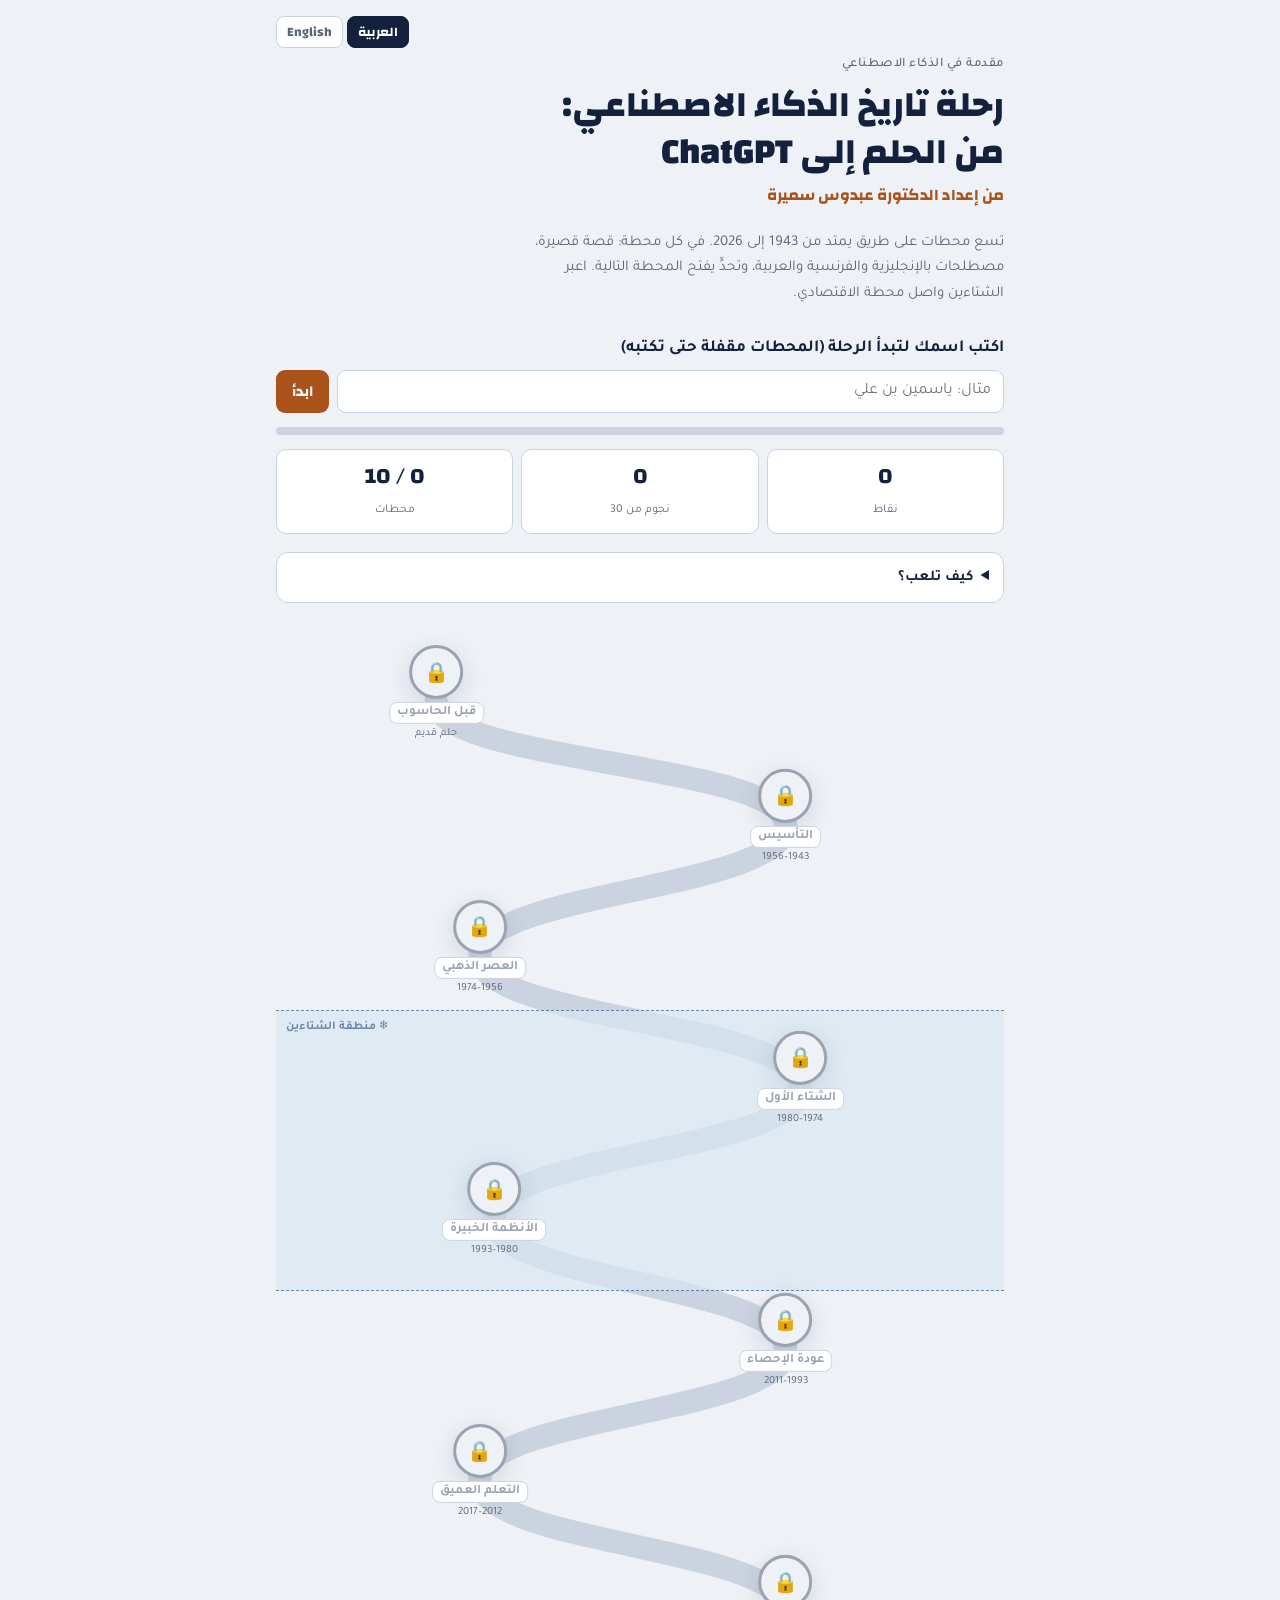
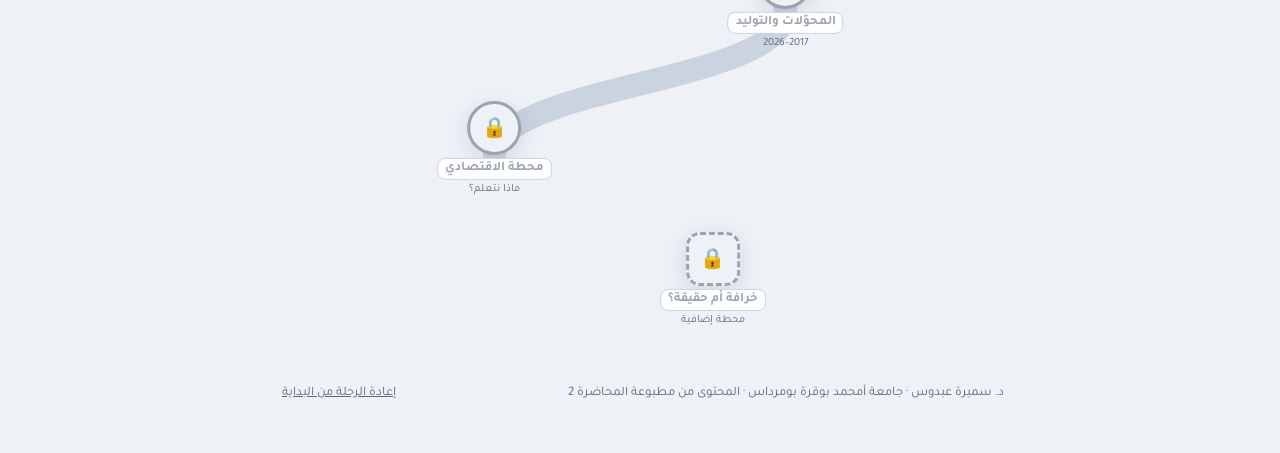
==== index.html @ 375c96ea "رحلة تاريخ الذكاء الاصطناعي: لعبة تعليمية تفاعلية (عربي/إنجليزي) Co-Authored-By: Claude Fable 5.1 <n" ====
<!DOCTYPE html>
<html lang="ar" dir="rtl">
<head>
<meta charset="utf-8">
<meta name="viewport" content="width=device-width, initial-scale=1, viewport-fit=cover">
<meta name="description" content="لعبة خريطة تفاعلية ثنائية اللغة (عربي/إنجليزي) لتعلم تاريخ الذكاء الاصطناعي 1943–2026. من إعداد د. سميرة عبدوس، جامعة أمحمد بوقرة بومرداس.">
<style>img{max-width:100%}[hidden]{display:none!important}</style>
<title>رحلة تاريخ الذكاء الاصطناعي</title>
<link rel="stylesheet" href="https://fonts.googleapis.com/css2?family=Changa:wght@600;700;800&family=Tajawal:wght@400;500;700&display=swap">
<style>
/* Layout: a vertical "road" map of 9 stations + bonus; each station opens a side panel (story → terms → challenge). */
:root{
  --bg:#EEF1F6; --paper:#FFFFFF; --ink:#14213D; --fg:#1F2A44; --muted:#5E6778; --line:#CBD3E0;
  --accent:#A9521A; --accent-soft:#F6E7DA; --gold:#C9961A; --ice:#D9E8F3; --ice-ink:#2E5C8A;
  --ok:#2E7D4F; --ok-soft:#DDF0E4; --bad:#B23A3A; --bad-soft:#F6DCDC; --lock:#9AA3B2;
  --shadow:0 6px 24px rgba(20,33,61,.12);
  --display:"Changa","Tajawal",system-ui,sans-serif; --body:"Tajawal","Segoe UI",system-ui,sans-serif;
}
@media (prefers-color-scheme: dark){ :root:not([data-theme="light"]){
  --bg:#0F1626; --paper:#182238; --ink:#E6ECF7; --fg:#DCE3F0; --muted:#9AA6BD; --line:#2C3A57;
  --accent:#E08A4B; --accent-soft:#3A2A1E; --gold:#E2B64A; --ice:#1D3350; --ice-ink:#9CC3E8;
  --ok:#5FC08A; --ok-soft:#1E3A2C; --bad:#E57373; --bad-soft:#3F2222; --lock:#5A6478;
  --shadow:0 6px 24px rgba(0,0,0,.4); color-scheme:dark } }
:root[data-theme="dark"]{
  --bg:#0F1626; --paper:#182238; --ink:#E6ECF7; --fg:#DCE3F0; --muted:#9AA6BD; --line:#2C3A57;
  --accent:#E08A4B; --accent-soft:#3A2A1E; --gold:#E2B64A; --ice:#1D3350; --ice-ink:#9CC3E8;
  --ok:#5FC08A; --ok-soft:#1E3A2C; --bad:#E57373; --bad-soft:#3F2222; --lock:#5A6478;
  --shadow:0 6px 24px rgba(0,0,0,.4); color-scheme:dark }
*{box-sizing:border-box}
[hidden]{display:none!important}
html,body{height:100%}
body{margin:0;background:var(--bg);color:var(--fg);font-family:var(--body);font-size:17px;line-height:1.7;direction:rtl}
.wrap{max-width:760px;margin:0 auto;padding-block:16px 48px;padding-left:max(16px,env(safe-area-inset-left,0px));padding-right:max(16px,env(safe-area-inset-right,0px))}
h1,h2,h3{font-family:var(--display);color:var(--ink);line-height:1.3;text-wrap:balance;margin:0}
h1{font-size:clamp(26px,5vw,36px);font-weight:800}
.eyebrow{font-size:13px;letter-spacing:.04em;color:var(--muted);font-weight:500}
header.top{display:flex;flex-direction:column;gap:6px;margin-bottom:14px}
.byline{margin:0;font-family:var(--display);font-weight:700;font-size:16px;color:var(--accent)}
.sub{color:var(--muted);font-size:15px;max-width:60ch}
.hud{display:grid;grid-template-columns:repeat(3,1fr);gap:8px;margin:14px 0 18px}
.hud div{background:var(--paper);border:1px solid var(--line);border-radius:10px;padding:8px 10px;text-align:center}
.hud b{display:block;font-family:var(--display);font-size:22px;color:var(--ink);font-variant-numeric:tabular-nums}
.hud span{font-size:12px;color:var(--muted)}
.bar{height:8px;background:var(--line);border-radius:99px;overflow:hidden;margin-bottom:6px}
.bar i{display:block;height:100%;background:linear-gradient(90deg,var(--accent),var(--gold));width:0;transition:width .5s}
.welcome{margin:4px 0 14px}
.nameForm label{display:block;font-weight:700;color:var(--ink);margin-bottom:6px}
.nameRow{display:flex;gap:8px;flex-wrap:wrap}
.nameRow input{flex:1;min-width:0;border:1px solid var(--line);background:var(--paper);color:var(--fg);border-radius:9px;padding:9px 12px;font-family:var(--body);font-size:16px}
.nameRow input:focus-visible{outline:2px solid var(--accent);border-color:var(--accent)}
.greet{background:var(--paper);border:1px solid var(--line);border-right:4px solid var(--accent);border-radius:12px;padding:12px 14px;display:flex;justify-content:space-between;gap:10px;align-items:flex-start;flex-wrap:wrap}
.greet p{margin:0}
.greet b{font-family:var(--display);color:var(--ink);font-size:18px}
.greet button{border:0;background:none;color:var(--muted);text-decoration:underline;cursor:pointer;font-family:var(--body);font-size:13px}
.howto{background:var(--paper);border:1px solid var(--line);border-radius:12px;padding:12px 14px;font-size:15px;margin-bottom:18px}
.howto summary{cursor:pointer;font-weight:700;color:var(--ink)}
.howto ol{margin:8px 0 0;padding-right:20px}
/* map */
.map{position:relative;width:100%;aspect-ratio:100/184;max-width:100%}
.map svg{position:absolute;inset:0;width:100%;height:100%}
.zone{position:absolute;left:0;right:0;background:var(--ice);border-block:1px dashed var(--ice-ink);opacity:.7}
.zone span{position:absolute;top:6px;left:10px;font-size:12px;color:var(--ice-ink);font-weight:700}
.st{position:absolute;width:19%;transform:translate(50%,-50%);display:flex;flex-direction:column;align-items:center;gap:3px;background:none;border:0;padding:0;cursor:pointer;color:var(--fg);font-family:var(--body)}
.st .dot{width:54px;height:54px;border-radius:50%;background:var(--paper);border:3px solid var(--ink);display:grid;place-items:center;font-family:var(--display);font-weight:800;font-size:20px;color:var(--ink);box-shadow:var(--shadow);transition:transform .2s}
.st:hover .dot,.st:focus-visible .dot{transform:scale(1.08)}
.st:focus-visible{outline:2px solid var(--accent);outline-offset:4px;border-radius:12px}
.st .lbl{font-size:13px;font-weight:700;line-height:1.25;text-align:center;color:var(--ink);background:var(--paper);padding:2px 7px;border-radius:8px;border:1px solid var(--line);max-width:100%}
.st .yrs{font-size:11px;color:var(--muted);font-variant-numeric:tabular-nums}
.st .stars{font-size:12px;color:var(--gold);letter-spacing:1px;height:14px}
.st.locked .dot{border-color:var(--lock);color:var(--lock);background:var(--bg)}
.st.locked .lbl{color:var(--lock)}
.st.cur .dot{border-color:var(--accent);color:var(--accent);animation:pulse 1.6s infinite}
.st.done .dot{background:var(--ink);color:var(--paper);border-color:var(--ink)}
.st.bonus .dot{border-style:dashed;border-radius:14px}
@keyframes pulse{0%,100%{box-shadow:0 0 0 0 rgba(169,82,26,.45)}60%{box-shadow:0 0 0 14px rgba(169,82,26,0)}}
@media (max-width:480px){.st{width:28%}.st .dot{width:46px;height:46px;font-size:17px}.st .lbl{font-size:12px}body{font-size:16px}}
@media (prefers-reduced-motion:reduce){.st.cur .dot{animation:none}.bar i{transition:none}}
/* panel */
.panel{position:fixed;inset:0;background:rgba(10,16,30,.55);display:flex;justify-content:flex-start;z-index:20;padding-top:env(safe-area-inset-top,0px)}
.sheet{background:var(--bg);width:min(560px,100%);height:100%;overflow-y:auto;box-shadow:var(--shadow);padding-block:14px 40px;padding-left:max(16px,env(safe-area-inset-left,0px));padding-right:max(16px,env(safe-area-inset-right,0px));display:flex;flex-direction:column;gap:12px}
.sheet .head{display:flex;align-items:flex-start;justify-content:space-between;gap:10px}
.sheet h2{font-size:22px}
.close{border:1px solid var(--line);background:var(--paper);color:var(--fg);border-radius:8px;padding:4px 10px;font-family:var(--body);font-size:15px;cursor:pointer}
.tabs{display:flex;gap:6px;border-bottom:2px solid var(--line)}
.tabs button{flex:1;border:0;background:none;padding:8px 4px;font-family:var(--display);font-weight:700;font-size:15px;color:var(--muted);cursor:pointer;border-bottom:3px solid transparent;margin-bottom:-2px}
.tabs button[aria-selected="true"]{color:var(--accent);border-bottom-color:var(--accent)}
.tabs button:disabled{opacity:.45;cursor:not-allowed}
.card{background:var(--paper);border:1px solid var(--line);border-radius:12px;padding:12px 14px}
.card p{margin:0 0 8px}.card p:last-child{margin:0}
.ev{display:grid;grid-template-columns:62px 1fr;gap:8px;padding:8px 0;border-top:1px solid var(--line);font-size:15px}
.ev:first-child{border-top:0}
.ev b{font-family:var(--display);color:var(--accent);font-variant-numeric:tabular-nums;font-size:15px}
.ev small{display:block;color:var(--muted)}
.lesson{border-right:4px solid var(--accent);background:var(--accent-soft);border-radius:8px;padding:8px 12px;font-size:15px}
.terms{display:grid;gap:10px}
.term{background:var(--paper);border:1px solid var(--line);border-radius:12px;padding:12px 14px;cursor:pointer;text-align:right;font-family:var(--body);color:var(--fg);font-size:15px;width:100%}
.term .en{font-family:var(--display);font-weight:700;font-size:17px;color:var(--ink);direction:ltr;text-align:right;display:block}
.term .fr{color:var(--muted);font-size:13px;direction:ltr;text-align:right;display:block}
.term .ar{font-weight:700;color:var(--accent);display:block;margin-top:2px}
.term .back{margin-top:8px;border-top:1px dashed var(--line);padding-top:8px}
.term .back b{color:var(--ink)}
.hint{font-size:13px;color:var(--muted)}
.q{background:var(--paper);border:1px solid var(--line);border-radius:12px;padding:12px 14px}
.q .qt{font-weight:700;color:var(--ink);margin:0 0 8px}
.q .kind{font-size:12px;color:var(--muted);letter-spacing:.03em}
.opts{display:grid;gap:6px}
.opt{border:1px solid var(--line);background:var(--bg);color:var(--fg);border-radius:9px;padding:8px 12px;text-align:right;font-family:var(--body);font-size:15px;cursor:pointer;display:flex;gap:8px;align-items:flex-start}
.opt:hover{border-color:var(--accent)}
.opt:focus-visible{outline:2px solid var(--accent)}
.opt .k{font-family:var(--display);font-weight:700;color:var(--muted);min-width:18px}
.opt.sel{border-color:var(--ink);background:var(--paper)}
.opt.ok{border-color:var(--ok);background:var(--ok-soft)}
.opt.bad{border-color:var(--bad);background:var(--bad-soft)}
.opt:disabled{cursor:default}
.ord .opt .k{background:var(--ink);color:var(--paper);border-radius:6px;padding:0 6px;min-width:22px;text-align:center}
.ord .opt .k:empty{background:none}
.fb{margin-top:8px;border-radius:8px;padding:8px 12px;font-size:14px}
.fb.ok{background:var(--ok-soft);color:var(--ok)}.fb.bad{background:var(--bad-soft);color:var(--bad)}
.row{display:flex;gap:8px;flex-wrap:wrap;align-items:center;margin-top:8px}
.btn{border:0;background:var(--accent);color:#fff;border-radius:9px;padding:8px 16px;font-family:var(--display);font-weight:700;font-size:15px;cursor:pointer}
.btn.ghost{background:var(--paper);color:var(--ink);border:1px solid var(--line)}
.btn:disabled{opacity:.5;cursor:not-allowed}
.btn:focus-visible{outline:2px solid var(--ink);outline-offset:2px}
.result{background:var(--ink);color:#fff;border-radius:12px;padding:14px;text-align:center}
.result b{font-family:var(--display);font-size:26px;display:block;color:var(--gold)}
:root[data-theme="dark"] .result,:root:not([data-theme="light"]) .result{color:var(--bg)}
.result .s{font-size:22px;color:var(--gold);letter-spacing:3px}
.final{background:var(--paper);border:2px solid var(--gold);border-radius:14px;padding:16px;margin-top:18px;display:none}
.final.show{display:block}
.final h2{font-size:22px;margin-bottom:6px}
.final table{width:100%;border-collapse:collapse;font-size:14px}
.final td,.final th{border-bottom:1px solid var(--line);padding:5px 6px;text-align:right}
.foot{margin-top:22px;font-size:13px;color:var(--muted);display:flex;gap:10px;flex-wrap:wrap;justify-content:space-between}
.foot button{border:0;background:none;color:var(--muted);text-decoration:underline;cursor:pointer;font-family:var(--body);font-size:13px}

/* language */
.langbar{display:flex;justify-content:flex-end;gap:4px;margin-bottom:6px}
.langbar button{border:1px solid var(--line);background:var(--paper);color:var(--muted);border-radius:8px;padding:3px 10px;font-family:var(--display);font-weight:700;font-size:13px;cursor:pointer}
.langbar button[aria-pressed="true"]{background:var(--ink);color:var(--paper);border-color:var(--ink)}
.langbar button:focus-visible{outline:2px solid var(--accent)}
html[lang="en"] body{direction:ltr}
html[lang="en"] .term,html[lang="en"] .opt,html[lang="en"] .final td,html[lang="en"] .final th{text-align:left}
html[lang="en"] .term .en,html[lang="en"] .term .fr{text-align:left}
html[lang="en"] .lesson{border-right:0;border-left:4px solid var(--accent)}
html[lang="en"] .greet{border-right:1px solid var(--line);border-left:4px solid var(--accent)}
html[lang="en"] .howto ol{padding-right:0;padding-left:20px}
html[lang="en"] .zone span{left:auto;right:10px}
html[lang="en"] .panel{justify-content:flex-end}
html[lang="en"] .st .lbl{font-family:var(--display);font-weight:600}
</style>

</head>
<body>
<div class="wrap">
  <div class="langbar" role="group" aria-label="Language">
    <button type="button" data-lang="ar" aria-pressed="true">العربية</button>
    <button type="button" data-lang="en" aria-pressed="false">English</button>
  </div>
  <header class="top">
    <span class="eyebrow" data-ui="eyebrow"></span>
    <h1 data-ui="title"></h1>
    <p class="byline" data-ui="byline"></p>
    <p class="sub" data-ui="sub"></p>
  </header>

  <section class="welcome" id="welcome">
    <form id="nameForm" class="nameForm">
      <label for="studentName" data-ui="nameLabel"></label>
      <div class="nameRow">
        <input id="studentName" type="text" maxlength="40" autocomplete="off" required>
        <button class="btn" type="submit" data-ui="start"></button>
      </div>
    </form>
    <div id="greet" class="greet" hidden></div>
  </section>
  <div class="bar"><i id="bar"></i></div>
  <div class="hud">
    <div><b id="hScore">0</b><span data-ui="points"></span></div>
    <div><b id="hStars">0</b><span data-ui="stars"></span></div>
    <div><b id="hDone">0 / 10</b><span data-ui="stations"></span></div>
  </div>

  <details class="howto">
    <summary data-ui="howTitle"></summary>
    <ol id="howList"></ol>
  </details>

  <div class="map" id="map">
    <svg viewBox="0 0 100 184" preserveAspectRatio="none" aria-hidden="true">
      <path id="road" d="" fill="none" stroke="var(--line)" stroke-width="3.2" stroke-linecap="round"/>
      <path id="roadDone" d="" fill="none" stroke="var(--accent)" stroke-width="3.2" stroke-linecap="round"/>
    </svg>
  </div>

  <section class="final" id="final" aria-live="polite"></section>

  <div class="foot">
    <span data-ui="foot"></span>
    <button id="reset" type="button" data-ui="reset"></button>
  </div>
</div>

<div class="panel" id="panel" hidden role="dialog" aria-modal="true" aria-labelledby="pTitle">
  <div class="sheet" id="sheet"></div>
</div>

<script>
const S_AR = [
 {id:'s0',n:'1',t:'قبل الحاسوب',y:'حلم قديم',x:78,yy:11,
  story:[`فكرة الآلة التي تفكر أقدم من الحاسوب بكثير: حارس برونزي اسمه تالوس (Talos) في الأساطير الإغريقية يحرس جزيرة كريت، وآلات ذاتية الحركة (Automata) صمّمها الجزري (Al-Jazari) في مطلع القرن الثالث عشر تسقي وتعزف، و«الآلة التحليلية» (Analytical Engine) لتشارلز باباج (Charles Babbage) التي كتبت عنها آدا لوفلايس (Ada Lovelace) سنة 1843 أول ما يشبه البرنامج (Program)، مع ملاحظة ما زلنا نناقشها: «الآلة لا تبتكر شيئًا؛ تفعل فقط ما نعرف كيف نأمرها به».`,
   `ثلاث أفكار قديمة مهّدت للحقل: أن <b>الاستدلال حساب</b> (Reasoning as calculation، لايبنتز Leibniz)، وأن <b>المنطق يمكن ترميزه</b> (Formal logic، بول Boole وفريغه Frege)، وأن <b>آلة واحدة تستطيع تنفيذ أي حساب</b> (Universal machine، تورينغ Turing 1936). حين توفر الحاسوب الإلكتروني (Electronic computer) في الأربعينيات كان السؤال جاهزًا: هل يستطيع أن يفكر؟`],
  lesson:'السؤال سبق الأداة بقرون؛ الجديد في القرن العشرين هو الآلة لا الفكرة.',
  terms:[{en:'Analytical Engine',fr:'Machine analytique',ar:'الآلة التحليلية',s:'تصميم باباج (القرن 19) لآلة حاسبة عامة قابلة للبرمجة؛ لم تُبنَ كاملة في حياته.',c:'لا تخلط بينها وبين الحاسوب الإلكتروني: كانت ميكانيكية بالكامل.'},
         {en:'Universal machine',fr:'Machine universelle',ar:'الآلة الشاملة',s:'فكرة تورينغ (1936): آلة واحدة تستطيع تنفيذ أي حساب يمكن وصفه بخطوات. أساس كل حاسوب.',c:'ليست اختبار تورينغ (1950)؛ ذاك سؤال عن الذكاء، وهذه عن الحساب.'}],
  qs:[{k:'mcq',q:'أي فكرة تُنسب إلى تورينغ (Turing) سنة 1936؟',o:['الاستدلال حساب','المنطق يمكن ترميزه','آلة واحدة تستطيع تنفيذ أي حساب','الآلة تبتكر من تلقاء نفسها'],a:2,w:'الآلة الشاملة لتورينغ هي الفكرة التي صار الحاسوب تجسيدًا لها.'},
      {k:'tf',q:'كتبت آدا لوفلايس (Ada Lovelace) أن الآلة تستطيع أن تبتكر ما لم يُؤمر به.',a:false,w:'قالت العكس تمامًا: الآلة تفعل فقط ما نعرف كيف نأمرها به. وهذا الاعتراض ما زال في قلب النقاش اليوم.'}]},
 {id:'s1',n:'2',t:'التأسيس',y:'1943–1956',x:30,yy:28,
  ev:[['1943','ماكولوك وبيتس (McCulloch & Pitts): أول نموذج رياضي لخلية عصبية (Artificial neuron)','خلية تجمع مدخلات وتُخرج 1 أو 0: بذرة الشبكات العصبية (Neural networks)'],['1950','آلان تورينغ (Alan Turing): «هل تستطيع الآلات أن تفكر؟»','تحويل سؤال فلسفي إلى اختبار عملي: اختبار تورينغ (Turing test)'],['1956','ورشة دارتموث الصيفية (Dartmouth Workshop): مكارثي (McCarthy)، مينسكي (Minsky)، شانون (Shannon)، روتشستر (Rochester)','وُلد المصطلح «الذكاء الاصطناعي» (Artificial Intelligence) ووُعد بأن «كل جانب من التعلم يمكن وصفه بدقة كافية لتحاكيه آلة»']],
  lesson:'اقترح منظمو دارتموث (Dartmouth) أن شهرين وعشرة باحثين يكفون لإحراز تقدم كبير. استغرق الأمر سبعين سنة.',
  terms:[{en:'Dartmouth Workshop (1956)',fr:'Conférence de Dartmouth',ar:'ورشة دارتموث',s:'اجتماع صيفي لعشرة باحثين في كلية دارتموث الأمريكية يُعدّ شهادة ميلاد الحقل واسمه.',c:'ليست أول بحث في الذكاء الاصطناعي؛ تورينغ وماكولوك سبقوها، لكنها أول مرة يُجمع فيها الحقل تحت اسم واحد.'},
         {en:'Artificial neuron',fr:'Neurone artificiel',ar:'الخلية العصبية الاصطناعية',s:'دالة بسيطة: تأخذ أرقامًا، تضرب كل واحد في «وزن»، تجمعها، فإذا تجاوز المجموع عتبة أخرجت إشارة. آلاف منها مرتبطة تكوّن شبكة.',c:'الخلية الحقيقية في الدماغ أعقد بمراحل؛ الاصطناعية استعارة رياضية مبسطة جدًا.'}],
  qs:[{k:'order',q:'رتّب الأحداث من الأقدم إلى الأحدث:',o:['ورشة دارتموث وميلاد المصطلح','أول نموذج رياضي لخلية عصبية','ورقة تورينغ «هل تستطيع الآلات أن تفكر؟»'],a:[1,2,0],w:'1943 الخلية العصبية، 1950 تورينغ، 1956 دارتموث.'},
      {k:'mcq',q:'المصطلح Artificial Intelligence صيغ رسميًا في:',o:['ورقة تورينغ 1950','ورشة دارتموث 1956','كتاب Perceptrons 1969','إطلاق ChatGPT 2022'],a:1,w:'مكارثي ومينسكي وشانون وروتشستر في صيف 1956.'}]},
 {id:'s2',n:'3',t:'العصر الذهبي',y:'1956–1974',x:72,yy:46,
  story:[`بعد دارتموث تدفق التمويل الحكومي الأمريكي وظهرت برامج بدت معجزة: تثبت نظريات هندسية (Geometry Theorem Prover، غيلرنتر Gelernter 1959)، تلعب الداما (Checkers/Draughts، برنامج آرثر صامويل Arthur Samuel 1952–1959 الذي تعلم من مبارياته)، تحل مسائل جبر مكتوبة بالإنجليزية (STUDENT، بوبرو Bobrow 1964). ساد الاعتقاد بأن الذكاء = <b>معالجة رموز بقواعد منطقية</b> (Symbolic reasoning)، وأن ما ينقص هو ذاكرة (Memory) أكبر فقط.`],
  ev:[['1958','فرانك روزنبلات (Frank Rosenblatt): البرسبترون (Perceptron)، أول شبكة عصبية تتعلم','الصحف تنبأت بـ«حاسوب يمشي ويتكلم ويرى»'],['1965','DENDRAL: أول نظام خبير (Expert system) للتحليل الكيميائي','معرفة الخبراء يمكن ترميزها قواعد «إذا... فـ...» (If–then rules)'],['1966','ELIZA (فايزنباوم Weizenbaum) يحاكي معالجًا نفسيًا بإعادة صياغة كلامك','الناس ينسبون فهمًا للآلة لا تملكه: تأثير إليزا (ELIZA effect)'],['1969','كتاب «Perceptrons» لمينسكي وبابرت (Minsky & Papert)','الشبكة أحادية الطبقة (Single-layer) لا تتعلم دالة XOR؛ جفّ تمويل الشبكات عقدين']],
  lesson:'طلب موظفون من مصمم ELIZA أن يتركهم وحدهم مع البرنامج. ميلنا إلى نسبة فهم ومشاعر لآلة تنتج لغة سليمة (ELIZA effect) سيتكرر مع ChatGPT.',
  terms:[{en:'Symbolic AI (GOFAI)',fr:'IA symbolique',ar:'الذكاء الاصطناعي الرمزي',s:'المقاربة التي تمثل المعرفة برموز وقواعد منطقية يكتبها الإنسان ويستدل عليها الحاسوب.',c:'عكسها المقاربة الإحصائية: لا يكتب أحد القاعدة بل تُستخرج من البيانات.'},
         {en:'Perceptron',fr:'Perceptron',ar:'البرسبترون',s:'أبسط شبكة عصبية: طبقة واحدة تتعلم أوزانها من الأمثلة بتصحيح الخطأ تدريجيًا. جدّ كل الشبكات الحديثة.',c:'لا يحل ما يحتاج خطًا منحنيًا (مثل XOR)؛ لذلك نحتاج طبقات متعددة، أي تعلمًا عميقًا.'},
         {en:'ELIZA effect',fr:'Effet ELIZA',ar:'تأثير إليزا',s:'ميل الإنسان إلى نسبة فهم ونوايا لبرنامج ينتج لغة سليمة.',c:'ليس خطأ البرنامج بل خطأ القارئ؛ وهو خطر نفسي وتجاري في عصر روبوتات المحادثة.'}],
  qs:[{k:'mcq',q:'ماذا كان يفعل ELIZA حين تقول «أمي لا تفهمني»؟',o:['يحلل مشاعرك بنموذج نفسي','يعيد صياغة جملتك سؤالًا: «حدثني أكثر عن أمك»','يبحث في قاعدة بيانات طبية','يتعلم من محادثات سابقة'],a:1,w:'قواعد إعادة صياغة بسيطة، ومع ذلك نسب له الناس فهمًا.'},
      {k:'tf',q:'برهن مينسكي وبابرت سنة 1969 أن البرسبترون أحادي الطبقة لا يستطيع تعلم دالة XOR.',a:true,w:'صحيح، ونتج عن ذلك جفاف تمويل الشبكات العصبية نحو عقدين، رغم أن الحل (طبقات متعددة) كان ممكنًا نظريًا.'}]},
 {id:'s3',n:'4',t:'الشتاء الأول',y:'1974–1980',x:28,yy:64,winter:true,
  story:[`بحلول منتصف السبعينيات كانت النتائج أقل بكثير من الوعود. تقرير لايتهيل (Lighthill Report، 1973) في بريطانيا خلص إلى أن الحقل لم يحقق «أثرًا كبيرًا» وأوصى بوقف التمويل (Funding)، وتبعته الوكالات الأمريكية (DARPA).`,
   `ثلاثة أسباب تقنية: <b>الانفجار التوافقي</b> (Combinatorial explosion: ما يعمل على مسألة صغيرة ينهار حين يكبر عدد الاحتمالات)، <b>نقص الحوسبة والذاكرة</b> (Computing power: حواسيب السبعينيات أضعف من آلة حاسبة اليوم)، و<b>مشكلة المعرفة العامة</b> (Common sense): لفهم «وضع الرجل الكأس على الطاولة فانكسرت» يحتاج البرنامج أن يعرف أن الكأس هو ما ينكسر لا الطاولة.`],
  lesson:'الشتاء (AI winter) لا يعني توقف البحث بل توقف الضجة (Hype) والتمويل؛ خلال الشتاءين وُضعت أسس ما نجح لاحقًا.',
  terms:[{en:'AI winter',fr:'Hiver de l’IA',ar:'شتاء الذكاء الاصطناعي',s:'فترة ينهار فيها التمويل والاهتمام بعد وعود مبالغ فيها لم تتحقق. عرف الحقل شتاءين كبيرين (1974–1980 و1987–1993).',c:'اليوم يسأل المستثمرون: هل يلي فقاعة النماذج اللغوية شتاء ثالث؟'},
         {en:'Combinatorial explosion',fr:'Explosion combinatoire',ar:'الانفجار التوافقي',s:'تضاعف عدد الاحتمالات بسرعة هائلة مع كبر المسألة، فتصير الطرق التي تنجح في الصغير مستحيلة في الكبير.',c:'الشطرنج فيه احتمالات أكثر من ذرات الكون؛ لذلك لا يُحل بتجربة كل الاحتمالات.'}],
  qs:[{k:'multi',q:'لعبور الشتاء الأول، اختر الأسباب الثلاثة الحقيقية لانهيار التمويل (3 إجابات):',o:['الانفجار التوافقي','نقص القدرة الحسابية والذاكرة','اختراع الإنترنت','مشكلة المعرفة العامة','منع الحكومات للبحث كليًا'],a:[0,1,3],w:'الإنترنت جاء لاحقًا، والحكومات خفضت التمويل ولم تمنع البحث.'},
      {k:'mcq',q:'تقرير لايتهيل (Lighthill Report، 1973) أوصى بـ:',o:['زيادة تمويل الشبكات العصبية','وقف تمويل بحوث الذكاء الاصطناعي في بريطانيا','بناء حاسوب أكبر','إطلاق مشروع الجيل الخامس'],a:1,w:'خلص إلى أن الحقل لم يحقق «أثرًا كبيرًا»، وتبعته الوكالات الأمريكية.'}]},
 {id:'s4',n:'5',t:'الأنظمة الخبيرة',y:'1980–1993',x:70,yy:82,winter:true,
  story:[`عاد الحقل بفكرة متواضعة: بدل تقليد العقل كله، نأخذ خبيرًا في مجال ضيق ونحوّل خبرته إلى مئات القواعد. كانت الأنظمة الخبيرة (Expert systems) أول ذكاء اصطناعي يدرّ مالًا: نظام XCON في شركة DEC وفّر عشرات ملايين الدولارات سنويًا في تركيب الحواسيب، وMYCIN (ستانفورد Stanford) اقترح مضادات حيوية بدقة قاربت الأطباء.`,
   `<b>لماذا انهارت؟</b> كتابة القواعد بطيئة ومكلفة («عنق زجاجة اكتساب المعرفة» Knowledge acquisition bottleneck)، والأنظمة هشة (Brittle) خارج مجالها، لا تتعلم من أخطائها، وصيانة (Maintenance) آلاف القواعد المتناقضة كابوس. مع انهيار سوق حواسيب LISP (1987) وفشل مشروع «الجيل الخامس» الياباني (Fifth Generation Project) دخل الحقل شتاءه الثاني (Second AI winter)؛ حتى صار الباحثون يتجنبون كلمة «ذكاء اصطناعي» ويقولون «تعلم آلي» (Machine learning).`],
  lesson:'قواعد التنبيه في البنوك (Rule-based alerts: «إذا سُحب مبلغ يفوق السقف اليومي من الخارج فأوقف البطاقة») منطق خبير ما زال بيننا، ويُدمج اليوم مع نماذج التعلم الآلي (Machine learning).',
  terms:[{en:'Expert system',fr:'Système expert',ar:'النظام الخبير',s:'برنامج يحاكي قرارات خبير بشري في مجال ضيق عبر قواعد كتبها مهندسو المعرفة بعد مقابلة الخبير.',c:'نظام التعلم الآلي لا يقابل أحد الخبير؛ يتعلم من ملفات سابقة. الخبير يشرح قراره، النموذج الإحصائي غالبًا لا.'},
         {en:'Knowledge base / Inference engine',fr:'Base de connaissances / Moteur d’inférence',ar:'قاعدة المعرفة / محرك الاستدلال',s:'قاعدة المعرفة هي «ماذا نعرف» (الحقائق والقواعد)؛ محرك الاستدلال هو «كيف نستعمله» على حالة جديدة.',c:'قاعدة البيانات تخزن حقائق فقط؛ قاعدة المعرفة تخزن أيضًا قواعد للاستدلال.'}],
  qs:[{k:'mcq',q:'«إذا تأخر الزبون أكثر من 3 أشهر فهو متعثر» + «الزبون تأخر 4 أشهر» ⟵ «متعثر». هذا مثال على:',o:['تعلم آلي من البيانات','نظام خبير: قاعدة + حقيقة + استدلال','شبكة عصبية','نموذج لغوي'],a:1,w:'القاعدة كتبها خبير، والحقيقة من الحالة، ومحرك الاستدلال يطبّق.'},
      {k:'mcq',q:'السبب الأهم في انهيار الأنظمة الخبيرة (Expert systems):',o:['كانت تتعلم بسرعة كبيرة','كتابة القواعد مكلفة والأنظمة هشة خارج مجالها','لم تُستعمل تجاريًا قط','منعتها الحكومات'],a:1,w:'عنق زجاجة اكتساب المعرفة والهشاشة؛ وأيضًا انهيار سوق LISP وفشل الجيل الخامس.'}]},
 {id:'s5',n:'6',t:'عودة الإحصاء',y:'1993–2011',x:30,yy:100,
  story:[`في التسعينيات تحوّل الحقل بهدوء من «كيف نرمّز المعرفة» (Knowledge representation) إلى «كيف نتعلمها من البيانات» (Learning from data). استعار أدوات الإحصاء (Statistics) والاحتمالات (Probability) وتخلى عن الطموح الفلسفي لصالح أداء يُقاس بالأرقام (Benchmarks).`],
  ev:[['1986','انتشار خوارزمية الانتشار العكسي (Backpropagation: روميلهارت وهينتون وويليامز Rumelhart, Hinton & Williams)','حُلّت XOR نظريًا بالشبكات متعددة الطبقات (Multi-layer)؛ الحواسيب والبيانات لم تكن كافية بعد'],['1997','Deep Blue (IBM) يهزم غاري كاسباروف (Garry Kasparov) في الشطرنج','قوة حسابية (Computing power) + بحث ذكي (Search) في مجال مغلق القواعد؛ حساب لا فهم'],['1998–2006','الإنترنت والبيانات الضخمة (Big data) وجائزة Netflix (Netflix Prize) لتحسين التوصية (Recommendation)','البيانات صارت الوقود'],['2011','Watson (IBM) يفوز في مسابقة Jeopardy! ضد بشر','معالجة اللغة الإحصائية (Statistical NLP) تبلغ المستوى البشري في مهمة محددة']],
  lesson:'كثير مما نسميه اليوم «ذكاء اصطناعي» في المؤسسات هو تعلم آلي كلاسيكي (Classical machine learning) من هذه الحقبة.',
  terms:[{en:'Backpropagation',fr:'Rétropropagation',ar:'الانتشار العكسي',s:'نحسب خطأ المخرج ثم نوزع «اللوم» عكسيًا على كل وزن في الشبكة ونصححه قليلًا. تكرارها ملايين المرات = التعلم.',c:'ليست خوارزمية «فهم» بل تصحيح رياضي للأوزان؛ الشبكة لا تعرف لماذا تحسّنت.'},
         {en:'Machine Learning era',fr:'Ère de l’apprentissage automatique',ar:'عصر التعلم الآلي',s:'صار الأداء يُقاس على بيانات اختبار، وصارت الخوارزميات تتنافس على مجموعات بيانات معيارية.',c:'مسابقات Kaggle اليوم امتداد مباشر لهذه الثقافة.'}],
  qs:[{k:'tf',q:'هزم Deep Blue كاسباروف لأنه فهم الشطرنج كما يفهمه الإنسان.',a:false,w:'حسب ملايين الاحتمالات في الثانية بقواعد تقييم كتبها بشر؛ لم يتعلم ولم يفهم.'},
      {k:'mcq',q:'أقرب تشبيه للانتشار العكسي (Backpropagation):',o:['طالب يحفظ الدرس عن ظهر قلب','طالب يراجع امتحانًا مصححًا ويعدل فهمه لكل نقطة أخطأ فيها','طالب يسأل خبيرًا ويكتب قواعده','طالب يخمّن عشوائيًا'],a:1,w:'الخطأ يُوزَّع عكسيًا على الأوزان ويُصحح تدريجيًا.'}]},
 {id:'s6',n:'7',t:'التعلم العميق',y:'2012–2017',x:72,yy:118,
  story:[`في سبتمبر 2012 شاركت شبكة اسمها AlexNet (كريجيفسكي وسوتسكيفر وهينتون Krizhevsky, Sutskever & Hinton) في مسابقة ImageNet (مليون صورة، ألف فئة) فخفضت نسبة الخطأ (Error rate) من 26% إلى 16% دفعة واحدة بينما كانت الفرق تتنافس على أعشار النقطة. السر: شبكة عميقة (Deep network، 8 طبقات) دُرّبت على <b>معالجات رسوميات</b> (GPU) ببيانات ضخمة. خلال ثلاث سنوات تحول كل حقل الرؤية الحاسوبية (Computer vision)، ثم التعرف على الكلام (Speech recognition)، ثم الترجمة الآلية (Machine translation).`],
  ev:[['2012','AlexNet تفوز بـ ImageNet','التعلم العميق (Deep learning) يهزم كل الطرق الأخرى'],['2013','word2vec (Google)','الكلمات تصبح متجهات (Vectors / Embeddings) تحمل معنى'],['2014','الشبكات التوليدية التنافسية (GAN: غودفيلو Goodfellow)','أول صور مولّدة (Generated images) مقنعة'],['2016','AlphaGo (DeepMind) يهزم بطل لعبة Go لي سيدول (Lee Sedol)','تعلم بالتعزيز (Reinforcement learning) + تعلم عميق'],['2017','ورقة «Attention Is All You Need» (Google)','ولادة المحوّل (Transformer)، أساس كل النماذج اللغوية']],
  lesson:'الأفكار (الشبكة العصبية Neural network، الانتشار العكسي Backpropagation) كانت موجودة قبل عقود؛ الذي حسم هو البيانات المصنفة (Labeled data) والحوسبة (Compute).',
  terms:[{en:'ImageNet',fr:'ImageNet',ar:'قاعدة ImageNet',s:'أكثر من 14 مليون صورة مصنفة يدويًا أنشأتها فاي-فاي لي؛ مسابقتها السنوية أظهرت تفوق التعلم العميق.',c:'ليست خوارزمية بل مجموعة بيانات؛ القيمة في العمل البشري الضخم لتصنيف الصور.'},
         {en:'Reinforcement Learning',fr:'Apprentissage par renforcement',ar:'التعلم بالتعزيز',s:'الآلة تتعلم بالتجربة والخطأ: تجرب فعلًا، تنال مكافأة أو عقوبة، وتعدل سلوكها لتعظيم المكافأة.',c:'التعلم الموجّه يتعلم من أمثلة مصنفة سلفًا؛ التعزيز يتعلم من نتائج أفعاله.'}],
  qs:[{k:'mcq',q:'ما الذي أثبتته AlexNet سنة 2012؟',o:['أن الشبكات أحادية الطبقة كافية','أن الشبكات العميقة مع بيانات ضخمة وGPU تتفوق بفارق كبير','أن الحاسوب يفهم الصور كالإنسان','أن الأنظمة الخبيرة أفضل'],a:1,w:'خفض الخطأ من 26% إلى 16% دفعة واحدة.'},
      {k:'order',q:'رتّب من الأقدم إلى الأحدث:',o:['ورقة المحوّل (Transformer) «Attention Is All You Need»','AlphaGo يهزم لي سيدول (Lee Sedol)','AlexNet تفوز بـ ImageNet'],a:[2,1,0],w:'2012 AlexNet، 2016 AlphaGo، 2017 المحوّل.'}]},
 {id:'s7',n:'8',t:'المحوّلات والتوليد',y:'2017–2026',x:30,yy:136,
  story:[`المحوّل (Transformer) بنية تقرأ الجملة كلها دفعة واحدة وتحسب لكل كلمة «انتباهها» (Attention) إلى الكلمات الأخرى، وتتدرب بالتوازي (In parallel) على نصوص هائلة. ومنه وُلدت النماذج اللغوية الكبيرة (Large Language Models, LLMs): كلما زاد الحجم والبيانات والحوسبة تحسن الأداء بانتظام مدهش (قوانين التوسع Scaling laws). ثم خرج كل هذا من المخابر إلى الجمهور.`],
  ev:[['2018','BERT (Google) وGPT-1 (OpenAI)','نماذج مدربة مسبقًا (Pre-trained) تُكيَّف (Fine-tuned) لأي مهمة'],['2020','GPT-3: 175 مليار معامل (Parameters)','نصوص مقنعة من بضعة أمثلة (Few-shot)'],['2022','Stable Diffusion وDALL·E 2 وMidjourney','توليد الصور من النص (Text-to-image) للجميع'],['نوفمبر 2022','إطلاق ChatGPT (OpenAI)','100 مليون مستعمل في شهرين: أسرع تبنٍّ (Adoption) لتطبيق في التاريخ'],['2023','GPT-4 وClaude وGemini وLlama (مفتوح Open-weights)','نماذج متعددة الوسائط (Multimodal) وأول تنظيم قانوني شامل (EU AI Act)'],['2024','الوكلاء (Agents) والنماذج المستدلة (Reasoning models)','نماذج «تفكر» قبل الإجابة، وتخطط وتنفذ مهامًا متعددة الخطوات وتستعمل أدوات (Tool use)'],['يناير 2025','DeepSeek-R1 من الصين','نموذج استدلال مفتوح (Open reasoning model) بتكلفة تدريب (Training cost) أقل بكثير؛ هزّ أسواق المال وأعاد النقاش حول قوانين التوسع (Scaling laws) والتكلفة'],['2025','الوكلاء يستعملون الحاسوب والمتصفح (Computer use)','بداية تطبيق قانون الاتحاد الأوروبي (AI Act): المحظورات (فبراير) ثم التزامات النماذج العامة (GPAI، أوت)'],['2026','جيل جديد من النماذج وانتشار الوكلاء في المؤسسات (Enterprise agents)','السؤال ينتقل من «ماذا تستطيع الآلة؟» إلى «من يراقب ومن يُسأل؟» (Human oversight، المحاضرة 13)']],
  lesson:'النظام الخبير (Expert system) كان نظامًا لكل مهمة؛ النموذج الأساس (Foundation model) نموذج واحد لمهام لا تُحصى: تكلفة ثابتة (Fixed cost) هائلة وتكلفة حدية (Marginal cost) منخفضة.',
  terms:[{en:'Transformer',fr:'Transformeur',ar:'المحوّل',s:'بنية (2017) تعتمد آلية «الانتباه» لتحديد أي أجزاء المدخل أهم لفهم كل جزء. الحرف T في GPT.',c:'لفهم «البنك» في «جلست على ضفة البنك» ينتبه النموذج إلى «ضفة» فيفهم أنه نهر لا مصرف.'},
         {en:'Foundation model',fr:'Modèle de fondation',ar:'النموذج الأساس',s:'نموذج ضخم يُدرَّب مرة واحدة على بيانات عامة ثم يُكيَّف لآلاف المهام دون إعادة تدريب من الصفر.',c:'GPT-4 نموذج أساس؛ ChatGPT وروبوت محادثة بنكك تطبيقات مبنية فوقه أو فوق مثيله.'},
         {en:'Scaling laws',fr:'Lois d’échelle',ar:'قوانين التوسع',s:'ملاحظة تجريبية: الأداء يتحسن بانتظام يمكن التنبؤ به مع زيادة المعاملات والبيانات والحوسبة معًا.',c:'ليست قانونًا فيزيائيًا؛ هناك نقاش جدي حول حدودها (نفاد النصوص الجيدة، تكلفة الطاقة).'}],
  qs:[{k:'mcq',q:'الحرف T في GPT يشير إلى:',o:['Training','Turing','Transformer','Technology'],a:2,w:'Generative Pre-trained Transformer.'},
      {k:'mcq',q:'لماذا يغيّر النموذج الأساس (Foundation model) اقتصاديات القطاع؟',o:['لأنه مجاني','تكلفة ثابتة هائلة للتدريب وتكلفة حدية منخفضة لكل استعمال','لأنه يحتاج خبيرًا لكل مهمة','لأنه لا يحتاج بيانات'],a:1,w:'يُدرَّب مرة واحدة ثم يُكيَّف لآلاف المهام؛ لذلك تتركز الصناعة في قلة من الشركات.'},
      {k:'tf',q:'ChatGPT هو أول نموذج لغوي في التاريخ، ظهر سنة 2022.',a:false,w:'ChatGPT واجهة جعلت نموذجًا موجودًا (GPT-3.5) متاحًا للجمهور؛ المصطلح من 1956 والشبكات من 1943.'},
      {k:'mcq',q:'ماذا أعاد DeepSeek-R1 (يناير 2025) إلى النقاش الاقتصادي؟',o:['أن الحجم وحده يكفي دائمًا','أن أداءً قريبًا من الصدارة ممكن بتكلفة تدريب أقل بكثير، فتهتز الميزة المبنية على الإنفاق الضخم','أن الصين لا تملك بيانات','أن النماذج المفتوحة ممنوعة'],a:1,w:'هبطت أسهم شركات الرقائق في يوم واحد؛ الدرس: قوانين التوسع ليست قانونًا فيزيائيًا، والكفاءة تنافس الحجم.'}]},
 {id:'s8',n:'9',t:'محطة الاقتصادي',y:'ماذا نتعلم؟',x:70,yy:156,boss:true,
  story:[`التاريخ لا يعيد نفسه لكنه يعطي ثلاث أدوات لقراءة الحاضر. <b>دورة الضجة</b> (Hype cycle، غارتنر Gartner): الانطلاقة (Innovation trigger)، قمة التوقعات المبالغ فيها (Peak of inflated expectations: 1958، 1985، 2023؟)، وادي الخيبة (Trough of disillusionment: 1974، 1990)، منحدر التنوير (Slope of enlightenment)، هضبة الإنتاجية (Plateau of productivity). <b>مفارقة الإنتاجية</b> (Productivity paradox): سنة 1987 كتب روبرت سولو (Robert Solow) «نرى عصر الحاسوب في كل مكان إلا في إحصاءات الإنتاجية»، واستغرق الأثر عقدًا لأن المؤسسات احتاجت إلى إعادة تنظيم عملها (Reorganisation) لا شراء الآلات فقط. <b>من يربح</b>: البيانات (Data) والحوسبة (Compute) قبل الأفكار، ولهذا تسعى الدول، ومنها الجزائر، إلى بناء بنيتها الرقمية (Digital infrastructure) وبياناتها الوطنية.`],
  lesson:'قانون أمارا (Amara’s law): نبالغ في الأثر القريب ونستهين بالأثر البعيد.',
  terms:[{en:'Hype cycle',fr:'Cycle du hype',ar:'دورة الضجة',s:'توقعات مبالغ فيها، ثم خيبة حين لا تتحقق بسرعة، ثم استعمال واقعي منتج بعد سنوات.',c:'الخيبة لا تعني أن التقنية فاشلة؛ غالبًا تعني أن التوقيت كان خاطئًا (الإنترنت: فقاعة 2000 ثم أمازون وغوغل).'},
         {en:'Productivity paradox',fr:'Paradoxe de la productivité',ar:'مفارقة الإنتاجية',s:'تأخر ظهور أثر تقنية عامة جديدة على الإنتاجية المقاسة لأنها تحتاج استثمارات مكملة (تنظيم، مهارات، بيانات).',c:'الكهرباء: أربعون سنة بين اختراع المولد وإعادة تصميم المصانع حولها.'}],
  qs:[{k:'mcq',q:'مفارقة سولو (Solow paradox) تعني أن:',o:['الحواسيب تخفض الإنتاجية','أثر التقنية على الإنتاجية يتأخر حتى تُعاد هيكلة العمل','الإنتاجية لا تُقاس','التقنية بلا أثر اقتصادي'],a:1,w:'الأثر يحتاج «تقنية تنظيمية» مصاحبة، وهذا مجال عمل الاقتصادي بالذات.'},
      {k:'mcq',q:'مستثمر ينسحب من الذكاء الاصطناعي سنة 1990 لأن «التقنية فشلت». في أي مرحلة من دورة الضجة (Hype cycle) يتصرف؟',o:['قمة التوقعات المبالغ فيها (Peak)','وادي الخيبة (Trough)','هضبة الإنتاجية (Plateau)','الانطلاقة (Trigger)'],a:1,w:'الانسحاب عند أول خيبة خطأ شائع؛ أفكار الشتاء هي التي نجحت لاحقًا.'},
      {k:'multi',q:'مؤسسة جزائرية تريد الاستثمار في الذكاء الاصطناعي التوليدي سنة 2026. اختر النصائح الثلاث المنسجمة مع دروس التاريخ:',o:['استثمر في حالات استعمال محددة بمكسب قابل للقياس','خصص ميزانية لإعادة تنظيم العمل والتكوين والبيانات','انسحب عند أول خيبة','ابدأ صغيرًا وقس الأثر قبل التوسع','اشترِ أكبر نموذج لأن الحجم يكفي دائمًا'],a:[0,1,3],w:'قوانين التوسع لها حدود، والخيبة جزء من الدورة لا نهايتها.'}]},
 {id:'s9',n:'★',t:'خرافة أم حقيقة؟',y:'محطة إضافية',x:40,yy:174,bonus:true,
  story:[`ست عبارات يرددها كثيرون. قرر: خرافة أم حقيقة؟ كل إجابة صحيحة تضيف نقاطًا، وهذه المحطة لا تؤثر في فتح المحطات.`],
  terms:[],
  qs:[{k:'tf',q:'الذكاء الاصطناعي (AI) اختُرع سنة 2022 مع ChatGPT.',a:false,w:'المصطلح من دارتموث 1956 والشبكات العصبية (Neural networks) من 1943.'},
      {k:'tf',q:'الشبكات العصبية (Neural networks) فكرة حديثة.',a:false,w:'البرسبترون (Perceptron) من 1958؛ الجديد هو العمق (Depth) والبيانات والحوسبة.'},
      {k:'tf',q:'الأنظمة الخبيرة (Expert systems) ما زالت تُستعمل في البنوك ومصالح الضرائب.',a:true,w:'منطق «إذا... فـ...» في كل بنك؛ ما فشل هو الطموح لبناء كل الذكاء بالقواعد.'},
      {k:'tf',q:'شتاء الذكاء الاصطناعي (AI winter) يعني أن التقنية كانت وهمًا.',a:false,w:'الشتاء نتيجة وعود مبكرة؛ أفكار الشتاء الأول نجحت في 2012.'},
      {k:'tf',q:'الحجم (Scale) وحده يكفي دائمًا لتحسين النماذج.',a:false,w:'قوانين التوسع (Scaling laws) ملاحظة تجريبية لها حدود: بيانات، طاقة، تكلفة.'},
      {k:'tf',q:'البيانات المصنفة (Labeled data) الجيدة سبقت الخوارزمية (Algorithm) في نجاح 2012.',a:true,w:'بلا ImageNet ما كان لـ AlexNet أن تتعلم.'}]}
];

const S_EN = [
 {id:'s0',n:'1',t:'Before the computer',y:'An old dream',x:78,yy:11,
  story:[`The idea of a thinking machine is far older than the computer: Talos, a bronze guardian of Crete in Greek mythology; the automata of Al-Jazari in the early 13th century that poured water and played music; and Charles Babbage's Analytical Engine, about which Ada Lovelace wrote in 1843 what looks like the first program, with a remark we still debate: "The machine originates nothing; it does only what we know how to order it to perform."`,
   `Three old ideas prepared the field: <b>reasoning is calculation</b> (Leibniz), <b>logic can be written in symbols</b> (Boole and Frege), and <b>one machine can carry out any computation</b> (Turing's universal machine, 1936). When the electronic computer arrived in the 1940s, the question was ready: can it think?`],
  lesson:'The question came centuries before the tool; what was new in the 20th century was the machine, not the idea.',
  terms:[{en:'Analytical Engine',fr:'Machine analytique',ar:'الآلة التحليلية',s:"Babbage's 19th-century design for a general, programmable calculating machine; never completed in his lifetime.",c:'Not an electronic computer: it was entirely mechanical.'},
         {en:'Universal machine',fr:'Machine universelle',ar:'الآلة الشاملة',s:"Turing's 1936 idea: a single machine that can perform any computation describable in steps. The theoretical basis of every computer.",c:'Not the Turing test (1950): that is a question about intelligence, this one is about computation.'}],
  qs:[{k:'mcq',q:'Which idea is attributed to Turing in 1936?',o:['Reasoning is calculation','Logic can be written in symbols','One machine can carry out any computation','Machines invent on their own'],a:2,w:"Turing's universal machine is the idea the computer later embodied."},
      {k:'tf',q:'Ada Lovelace wrote that the machine can originate what it was not ordered to do.',a:false,w:'She said the opposite: the machine does only what we know how to order it to perform. That objection is still at the heart of the debate today.'}]},
 {id:'s1',n:'2',t:'Foundations',y:'1943–1956',x:30,yy:28,
  ev:[['1943','McCulloch & Pitts: first mathematical model of a neuron (artificial neuron)','A cell that sums inputs and outputs 1 or 0: the seed of neural networks'],['1950','Alan Turing: "Can machines think?"','A philosophical question turned into a practical test: the Turing test'],['1956','The Dartmouth Workshop: McCarthy, Minsky, Shannon, Rochester','The term "Artificial Intelligence" was born, with the promise that "every aspect of learning can be so precisely described that a machine can be made to simulate it"']],
  lesson:'The Dartmouth organisers proposed that two months and ten researchers would be enough for significant progress. It took seventy years.',
  terms:[{en:'Dartmouth Workshop (1956)',fr:'Conférence de Dartmouth',ar:'ورشة دارتموث',s:'A summer meeting of ten researchers at Dartmouth College, USA, regarded as the birth certificate of the field and its name.',c:'Not the first AI research (Turing and McCulloch came earlier), but the first time the field was gathered under one name.'},
         {en:'Artificial neuron',fr:'Neurone artificiel',ar:'الخلية العصبية الاصطناعية',s:'A simple function: it takes numbers, multiplies each by a "weight", adds them up, and fires a signal if the sum passes a threshold. Thousands of them connected together form a network.',c:'A real brain cell is far more complex; the artificial one is a very simplified mathematical metaphor.'}],
  qs:[{k:'order',q:'Put the events in order, oldest first:',o:['The Dartmouth Workshop and the birth of the term','First mathematical model of a neuron','Turing\'s paper "Can machines think?"'],a:[1,2,0],w:'1943 the neuron, 1950 Turing, 1956 Dartmouth.'},
      {k:'mcq',q:'The term Artificial Intelligence was formally coined at:',o:["Turing's paper, 1950",'The Dartmouth Workshop, 1956','The book Perceptrons, 1969','The launch of ChatGPT, 2022'],a:1,w:'McCarthy, Minsky, Shannon and Rochester in the summer of 1956.'}]},
 {id:'s2',n:'3',t:'The golden age',y:'1956–1974',x:72,yy:46,
  story:[`After Dartmouth, US government funding poured in and programs appeared that looked miraculous: proving geometry theorems (Gelernter's Geometry Theorem Prover, 1959), playing checkers (Arthur Samuel's program, 1952–1959, which learned from its own games), solving algebra word problems written in English (STUDENT, Bobrow 1964). The belief took hold that intelligence = <b>manipulating symbols with logical rules</b> (symbolic reasoning), and that all that was missing was more memory.`],
  ev:[['1958','Frank Rosenblatt: the Perceptron, the first neural network that learns','Newspapers predicted "a computer that walks, talks and sees"'],['1965','DENDRAL: the first expert system, for chemical analysis','Expert knowledge can be encoded as if–then rules'],['1966','ELIZA (Weizenbaum) imitates a psychotherapist by rephrasing what you type','People attribute understanding to a machine that has none: the ELIZA effect'],['1969','The book Perceptrons by Minsky & Papert','A single-layer network cannot learn XOR; neural-network funding dried up for two decades']],
  lesson:"Staff asked ELIZA's designer to leave them alone with the program. Our tendency to attribute understanding and feelings to a machine that produces fluent language (the ELIZA effect) returned with ChatGPT.",
  terms:[{en:'Symbolic AI (GOFAI)',fr:'IA symbolique',ar:'الذكاء الاصطناعي الرمزي',s:'The approach that represents knowledge as symbols and logical rules written by humans, which the computer then reasons over.',c:'Its opposite is the statistical approach: nobody writes the rule; it is extracted from data.'},
         {en:'Perceptron',fr:'Perceptron',ar:'البرسبترون',s:'The simplest neural network: one layer of cells that learns its weights from examples by gradually correcting errors. The grandparent of all modern networks.',c:'It cannot solve anything that needs a curved boundary (such as XOR); hence the need for many layers, i.e. deep learning.'},
         {en:'ELIZA effect',fr:'Effet ELIZA',ar:'تأثير إليزا',s:'The human tendency to attribute understanding and intentions to a program that produces fluent language.',c:"Not the program's error but the reader's; a psychological and commercial risk in the age of chatbots."}],
  qs:[{k:'mcq',q:'What did ELIZA do when you typed "My mother doesn\'t understand me"?',o:['Analysed your feelings with a psychological model','Rephrased your sentence as a question: "Tell me more about your mother"','Searched a medical database','Learned from earlier conversations'],a:1,w:'Simple rephrasing rules, yet people attributed understanding to it.'},
      {k:'tf',q:'In 1969 Minsky and Papert proved that a single-layer perceptron cannot learn the XOR function.',a:true,w:'True, and neural-network funding dried up for about two decades, even though the fix (multiple layers) was theoretically possible.'}]},
 {id:'s3',n:'4',t:'The first winter',y:'1974–1980',x:28,yy:64,winter:true,
  story:[`By the mid-1970s results fell far short of the promises. The Lighthill Report (1973) in Britain concluded that the field had produced no "major impact" and recommended cutting funding; US agencies (DARPA) followed.`,
   `Three technical reasons: <b>combinatorial explosion</b> (what works on a small problem collapses when the number of possibilities grows), <b>lack of computing power and memory</b> (1970s computers were weaker than today's calculators), and the <b>common-sense problem</b>: to understand "the man put the glass on the table and it broke", a program must know that glasses break, not tables.`],
  lesson:'An AI winter does not mean research stops; it means the hype and the funding stop. The foundations of what later succeeded were laid during the two winters.',
  terms:[{en:'AI winter',fr:'Hiver de l’IA',ar:'شتاء الذكاء الاصطناعي',s:'A period in which funding and interest collapse after exaggerated promises fail to materialise. The field had two major winters (1974–1980 and 1987–1993).',c:'Investors now ask: will a third winter follow the language-model bubble?'},
         {en:'Combinatorial explosion',fr:'Explosion combinatoire',ar:'الانفجار التوافقي',s:'The number of possibilities multiplies extremely fast as a problem grows, so methods that work on small cases become impossible on large ones.',c:'Chess has more possible games than atoms in the universe; it cannot be solved by trying every move.'}],
  qs:[{k:'multi',q:'To cross the first winter, pick the three real causes of the funding collapse (3 answers):',o:['Combinatorial explosion','Lack of computing power and memory','The invention of the internet','The common-sense problem','Governments banned research entirely'],a:[0,1,3],w:'The internet came later, and governments cut funding but did not ban research.'},
      {k:'mcq',q:'The Lighthill Report (1973) recommended:',o:['More funding for neural networks','Cutting AI research funding in Britain','Building a bigger computer','Launching the Fifth Generation project'],a:1,w:'It found no "major impact", and US agencies followed.'}]},
 {id:'s4',n:'5',t:'Expert systems',y:'1980–1993',x:70,yy:82,winter:true,
  story:[`The field returned with a modest idea: instead of imitating the whole mind, take an expert in a narrow domain and turn their expertise into hundreds of rules. Expert systems were the first AI to make money: XCON at DEC saved tens of millions of dollars a year configuring computers, and MYCIN (Stanford) suggested antibiotics with accuracy close to specialists.`,
   `<b>Why did they collapse?</b> Writing rules is slow and expensive (the knowledge acquisition bottleneck); the systems are brittle outside their domain, do not learn from mistakes, and maintaining thousands of contradictory rules is a nightmare. With the collapse of the LISP-machine market (1987) and the failure of Japan's Fifth Generation Project, the field entered its second winter; researchers even avoided the words "artificial intelligence" and said "machine learning" instead.`],
  lesson:'Rule-based alerts in banks ("if a withdrawal abroad exceeds the daily limit, block the card") are expert logic still among us, now combined with machine-learning models.',
  terms:[{en:'Expert system',fr:'Système expert',ar:'النظام الخبير',s:'A program that imitates the decisions of a human expert in a narrow domain through rules written by knowledge engineers after interviewing the expert.',c:'A machine-learning system interviews no one; it learns from past records. The expert explains the decision; the statistical model usually cannot.'},
         {en:'Knowledge base / Inference engine',fr:'Base de connaissances / Moteur d’inférence',ar:'قاعدة المعرفة / محرك الاستدلال',s:'The knowledge base is "what we know" (facts and rules); the inference engine is "how we use it" on a new case.',c:'A database stores facts only; a knowledge base also stores rules for reasoning.'}],
  qs:[{k:'mcq',q:'"If a customer is more than 3 months late, they are in default" + "the customer is 4 months late" ⟶ "in default". This is an example of:',o:['Machine learning from data','An expert system: rule + fact + inference','A neural network','A language model'],a:1,w:'The rule was written by an expert, the fact comes from the case, and the inference engine applies it.'},
      {k:'mcq',q:'The main reason expert systems collapsed:',o:['They learned too fast','Writing rules is costly and the systems are brittle outside their domain','They were never used commercially','Governments banned them'],a:1,w:'The knowledge acquisition bottleneck and brittleness; plus the LISP-market collapse and the Fifth Generation failure.'}]},
 {id:'s5',n:'6',t:'The return of statistics',y:'1993–2011',x:30,yy:100,
  story:[`In the 1990s the field quietly shifted from "how do we encode knowledge" (knowledge representation) to "how do we learn it from data". It borrowed the tools of statistics and probability and gave up philosophical ambition in favour of performance measured in numbers on standard benchmarks.`],
  ev:[['1986','Backpropagation spreads (Rumelhart, Hinton & Williams)','XOR solved in theory with multi-layer networks; computers and data were not yet enough'],['1997','Deep Blue (IBM) beats Garry Kasparov at chess','Computing power + clever search in a closed-rule domain: calculation, not understanding'],['1998–2006','The internet, big data and the Netflix Prize for better recommendations','Data became the fuel'],['2011','Watson (IBM) wins Jeopardy! against humans','Statistical NLP reaches human level on a specific task']],
  lesson:'Much of what companies call "AI" today is classical machine learning from this era.',
  terms:[{en:'Backpropagation',fr:'Rétropropagation',ar:'الانتشار العكسي',s:'Compute the output error, then spread the "blame" backwards over every weight in the network and correct it slightly. Repeated millions of times, that is learning.',c:'Not an algorithm of "understanding" but a mathematical correction of weights; the network does not know why it improved.'},
         {en:'Machine Learning era',fr:'Ère de l’apprentissage automatique',ar:'عصر التعلم الآلي',s:'Performance came to be measured on test data, and algorithms competed on standard datasets.',c:"Today's Kaggle competitions are a direct continuation of that culture."}],
  qs:[{k:'tf',q:'Deep Blue beat Kasparov because it understood chess the way a human does.',a:false,w:'It calculated millions of positions per second with evaluation rules written by humans; it neither learned nor understood.'},
      {k:'mcq',q:'The closest analogy for backpropagation:',o:['A student memorising the lesson by heart','A student reviewing a marked exam and adjusting their understanding on every point they got wrong','A student asking an expert and writing down their rules','A student guessing at random'],a:1,w:'The error is spread backwards over the weights and corrected gradually.'}]},
 {id:'s6',n:'7',t:'Deep learning',y:'2012–2017',x:72,yy:118,
  story:[`In September 2012 a network called AlexNet (Krizhevsky, Sutskever & Hinton) entered the ImageNet competition (a million images, a thousand classes) and cut the error rate from 26% to 16% in one go, while other teams fought over tenths of a point. The secret: a deep network (8 layers) trained on <b>graphics processors</b> (GPUs) with massive data. Within three years all of computer vision switched, then speech recognition, then machine translation.`],
  ev:[['2012','AlexNet wins ImageNet','Deep learning beats every other method'],['2013','word2vec (Google)','Words become vectors (embeddings) that carry meaning'],['2014','Generative Adversarial Networks (GAN, Goodfellow)','The first convincing generated images'],['2016','AlphaGo (DeepMind) beats Go champion Lee Sedol','Reinforcement learning + deep learning'],['2017','The paper "Attention Is All You Need" (Google)','Birth of the Transformer, the basis of all language models']],
  lesson:'The ideas (the neural network, backpropagation) had existed for decades; what decided the outcome was labelled data and compute.',
  terms:[{en:'ImageNet',fr:'ImageNet',ar:'قاعدة ImageNet',s:'Over 14 million hand-labelled images created by Fei-Fei Li; its annual competition showed the superiority of deep learning.',c:'Not an algorithm but a dataset; the value was in the huge human effort of labelling.'},
         {en:'Reinforcement Learning',fr:'Apprentissage par renforcement',ar:'التعلم بالتعزيز',s:'The machine learns by trial and error: it tries an action, gets a reward or a penalty, and adjusts its behaviour to maximise reward.',c:'Supervised learning learns from pre-labelled examples; reinforcement learning learns from the results of its own actions.'}],
  qs:[{k:'mcq',q:'What did AlexNet prove in 2012?',o:['That single-layer networks are enough','That deep networks with massive data and GPUs win by a wide margin','That computers understand images like humans','That expert systems are better'],a:1,w:'It cut the error from 26% to 16% in one go.'},
      {k:'order',q:'Put in order, oldest first:',o:['The Transformer paper "Attention Is All You Need"','AlphaGo beats Lee Sedol','AlexNet wins ImageNet'],a:[2,1,0],w:'2012 AlexNet, 2016 AlphaGo, 2017 the Transformer.'}]},
 {id:'s7',n:'8',t:'Transformers and generation',y:'2017–2026',x:30,yy:136,
  story:[`The Transformer reads the whole sentence at once and computes, for every word, its "attention" to the other words, and it trains in parallel on enormous text. From it came large language models (LLMs): the more size, data and compute, the more regularly performance improved (scaling laws). Then all of this left the labs and reached the public.`],
  ev:[['2018','BERT (Google) and GPT-1 (OpenAI)','Pre-trained models that are fine-tuned for any task'],['2020','GPT-3: 175 billion parameters','Convincing text from a few examples (few-shot)'],['2022','Stable Diffusion, DALL·E 2 and Midjourney','Text-to-image for everyone'],['November 2022','ChatGPT (OpenAI) launches','100 million users in two months: the fastest adoption of an application in history'],['2023','GPT-4, Claude, Gemini and Llama (open-weights)','Multimodal models and the first comprehensive regulation (EU AI Act)'],['2024','Agents and reasoning models','Models that "think" before answering, plan, execute multi-step tasks and use tools'],['January 2025','DeepSeek-R1 from China','An open reasoning model at far lower training cost; it shook financial markets and reopened the debate on scaling laws and cost'],['2025','Agents use the computer and the browser','The EU AI Act starts to apply: prohibitions (February), then general-purpose model obligations (August)'],['2026','A new generation of models and enterprise agents','The question moves from "what can the machine do?" to "who oversees it, and who is accountable?" (human oversight, Lecture 13)']],
  lesson:'An expert system was one system per task; a foundation model is one model for countless tasks: a huge fixed cost and a low marginal cost.',
  terms:[{en:'Transformer',fr:'Transformeur',ar:'المحوّل',s:'A 2017 architecture based on "attention", which decides which parts of the input matter most for understanding each part. The T in GPT.',c:'To understand "bank" in "I sat on the river bank", the model attends to "river" and understands it is not a financial bank.'},
         {en:'Foundation model',fr:'Modèle de fondation',ar:'النموذج الأساس',s:'A huge model trained once on massive general data, then adapted to thousands of tasks without retraining from scratch.',c:"GPT-4 is a foundation model; ChatGPT and your bank's chatbot are applications built on it or on its peers."},
         {en:'Scaling laws',fr:'Lois d’échelle',ar:'قوانين التوسع',s:'An empirical observation: performance improves predictably as parameters, data and compute grow together.',c:'Not a law of physics; there is serious debate about its limits (running out of good text, energy cost).'}],
  qs:[{k:'mcq',q:'The T in GPT stands for:',o:['Training','Turing','Transformer','Technology'],a:2,w:'Generative Pre-trained Transformer.'},
      {k:'mcq',q:'Why does a foundation model change the economics of the sector?',o:['Because it is free','A huge fixed training cost and a low marginal cost per use','Because it needs an expert for every task','Because it needs no data'],a:1,w:'Trained once, adapted to thousands of tasks; hence the industry concentrates in a few companies.'},
      {k:'tf',q:'ChatGPT was the first language model in history, released in 2022.',a:false,w:'ChatGPT was an interface that made an existing model (GPT-3.5) available to the public; the term dates from 1956 and neural networks from 1943.'},
      {k:'mcq',q:'What did DeepSeek-R1 (January 2025) bring back into the economic debate?',o:['That scale alone is always enough','That near-frontier performance is possible at far lower training cost, so an advantage built on huge spending is fragile','That China has no data','That open models are banned'],a:1,w:'Chip-maker shares fell in a single day; the lesson: scaling laws are not physics, and efficiency competes with size.'}]},
 {id:'s8',n:'9',t:"The economist's station",y:'What do we learn?',x:70,yy:156,boss:true,
  story:[`History does not repeat itself, but it gives three tools for reading the present. The <b>hype cycle</b> (Gartner): innovation trigger, peak of inflated expectations (1958, 1985, 2023?), trough of disillusionment (1974, 1990), slope of enlightenment, plateau of productivity. The <b>productivity paradox</b>: in 1987 Robert Solow wrote "you can see the computer age everywhere but in the productivity statistics", and the effect took a decade because firms had to reorganise their work, not just buy machines. <b>Who wins</b>: data and compute before ideas, which is why countries, including Algeria, are building digital infrastructure and national data.`],
  lesson:"Amara's law: we overestimate the short-term effect and underestimate the long-term one.",
  terms:[{en:'Hype cycle',fr:'Cycle du hype',ar:'دورة الضجة',s:'Inflated expectations, then disappointment when they do not materialise quickly, then realistic productive use years later.',c:'Disappointment does not mean the technology failed; usually it means the timing was wrong (the internet: the 2000 bubble, then Amazon and Google).'},
         {en:'Productivity paradox',fr:'Paradoxe de la productivité',ar:'مفارقة الإنتاجية',s:'The delayed appearance of a new general technology in measured productivity, because it needs complementary investment (organisation, skills, data).',c:'Electricity: forty years between the generator and the redesign of factories around it.'}],
  qs:[{k:'mcq',q:"Solow's paradox means that:",o:['Computers reduce productivity','The productivity effect of a technology is delayed until work is restructured','Productivity cannot be measured','Technology has no economic effect'],a:1,w:'The effect needs complementary "organisational technology", which is exactly the economist\'s job.'},
      {k:'mcq',q:'An investor withdraws from AI in 1990 because "the technology failed". In which phase of the hype cycle is he acting?',o:['Peak of inflated expectations','Trough of disillusionment','Plateau of productivity','Innovation trigger'],a:1,w:'Withdrawing at the first disappointment is a common mistake; the ideas of the winter are the ones that succeeded later.'},
      {k:'multi',q:'An Algerian firm wants to invest in generative AI in 2026. Choose the three pieces of advice consistent with the lessons of history:',o:['Invest in specific use cases with measurable gains','Budget for reorganising work, training and data','Withdraw at the first disappointment','Start small and measure the effect before scaling','Buy the biggest model, because scale is always enough'],a:[0,1,3],w:'Scaling laws have limits, and disappointment is part of the cycle, not its end.'}]},
 {id:'s9',n:'★',t:'Myth or fact?',y:'Bonus station',x:40,yy:174,bonus:true,
  story:[`Six claims people repeat. Decide: myth or fact? Each correct answer adds points; this station does not affect unlocking.`],
  terms:[],
  qs:[{k:'tf',q:'AI was invented in 2022 with ChatGPT.',a:false,w:'The term dates from Dartmouth 1956 and neural networks from 1943.'},
      {k:'tf',q:'Neural networks are a recent idea.',a:false,w:'The perceptron dates from 1958; what is new is depth, data and compute.'},
      {k:'tf',q:'Expert systems are still used in banks and tax offices.',a:true,w:'If–then logic is in every bank; what failed was the ambition to build all of intelligence from rules.'},
      {k:'tf',q:'An AI winter means the technology was an illusion.',a:false,w:'A winter follows premature promises; the ideas of the first winter succeeded in 2012.'},
      {k:'tf',q:'Scale alone is always enough to improve models.',a:false,w:'Scaling laws are an empirical observation with limits: data, energy, cost.'},
      {k:'tf',q:'Good labelled data came before the algorithm in the 2012 breakthrough.',a:true,w:'Without ImageNet, AlexNet could not have learned.'}]}
];

const UI={
 ar:{eyebrow:'مقدمة في الذكاء الاصطناعي',title:'رحلة تاريخ الذكاء الاصطناعي: من الحلم إلى ChatGPT',byline:'من إعداد الدكتورة عبدوس سميرة',
  sub:'تسع محطات على طريق يمتد من 1943 إلى 2026. في كل محطة: قصة قصيرة، مصطلحات بالإنجليزية والفرنسية والعربية، وتحدٍّ يفتح المحطة التالية. اعبر الشتاءين واصل محطة الاقتصادي.',
  nameLabel:'اكتب اسمك لتبدأ الرحلة (المحطات مقفلة حتى تكتبه)',namePh:'مثال: ياسمين بن علي',start:'ابدأ',points:'نقاط',stars:'نجوم من 30',stations:'محطات',howTitle:'كيف تلعب؟',
  how:['اضغط المحطة المضيئة. اقرأ «القصة» ثم اقلب بطاقات «المصطلحات».','في «التحدي» أجب عن كل الأسئلة. الإجابة الصحيحة من أول محاولة = 10 نقاط، من الثانية = 5. الخطأ يعرض الشرح، ويمكنك المحاولة مجددًا.','النجوم: ثلاث إذا أصبت كل الأسئلة من أول مرة، اثنتان مع خطأ واحد، واحدة فيما عدا ذلك. تقدمك يُحفظ على هذا الجهاز فقط.'],
  zone:'❄ منطقة الشتاءين',locked:'أكمل المحطة السابقة أولًا',needName:'اكتب اسمك أولًا لتبدأ الرحلة',lockedAria:'(مقفلة)',foot:'د. سميرة عبدوس · جامعة أمحمد بوقرة بومرداس · المحتوى من مطبوعة المحاضرة 2',reset:'إعادة الرحلة من البداية',resetArm:'اضغط مرة أخرى للتأكيد: سيُمحى تقدمك',
  station:'المحطة',close:'إغلاق ✕',tStory:'القصة',tTerms:'المصطلحات',tQuiz:'التحدي',lesson:'الدرس:',toTerms:'إلى المصطلحات ←',toQuiz:'إلى التحدي ←',
  termsHint:'اضغط البطاقة لقلبها: الوجه الأمامي الاسم، والخلفي الشرح البسيط وما لا تخلط بينه.',simple:'بكلمات بسيطة:',confuse:'لا تخلط بينه وبين:',
  kinds:{mcq:'اختيار من متعدد',tf:'صح أم خطأ',order:'رتّب',multi:'اختر كل ما ينطبق'},tfOpts:['صحيح','خطأ'],check:'تحقق',clear:'مسح الترتيب',
  correct:'صحيح',wrong:'ليس صحيحًا.',retry:'حاول مرة أخرى.',wellDone:'أحسنت!',opened:'المحطة مفتوحة',bonusDone:'نقاط إضافية أُضيفت إلى رصيدك.',nextOpen:'المحطة التالية صارت متاحة على الخريطة.',endRoad:'وصلت إلى نهاية الطريق. انظر إلى خلاصة الرحلة أسفل الخريطة.',back:'العودة إلى الخريطة',
  greets:['أهلًا بك في الرحلة. سبعون سنة من الوعود والخيبات تنتظرك، وأول محطة تبدأ قبل اختراع الحاسوب.','مرحبًا. تذكّر القاعدة الوحيدة: الخطأ ليس عقوبة، بل شرح يظهر فورًا ومحاولة أخرى.','سعيد بوجودك. اعبر الشتاءين ولا تنسحب عند أول خيبة؛ هذا بالضبط ما يعلّمه التاريخ.'],
  hello:'مرحبًا',resume:(d,s)=>`واصل من حيث توقفت: أكملت ${d} من 10 محطات برصيد ${s} نقطة.`,chgName:'تغيير الاسم',
  finalTitle:(n,sc,st)=>`${n?n+'، ':''}وصلت إلى نهاية الطريق: ${sc} نقطة · ${st} نجمة`,finalIntro:'سبعون سنة في خمس جمل، لتراجعها قبل الأعمال الموجهة:',finalH:['المرحلة','الجملة التي تحفظها'],
  finalRows:[['1943–1956','وُلد الحقل في دارتموث (Dartmouth) 1956 على فكرة أن الذكاء معالجة رموز بقواعد (Symbolic AI)؛ وسبقته الخلية الاصطناعية (Artificial neuron) واختبار تورينغ (Turing test).'],['1956–1980','العصر الذهبي وعد بأكثر مما حقق، فجاء الشتاء الأول (First AI winter): انفجار توافقي (Combinatorial explosion)، حوسبة ضعيفة، معرفة عامة (Common sense) لا تُحصى.'],['1980–1993','الأنظمة الخبيرة (Expert systems) نجحت تجاريًا في مجالات ضيقة ثم انهارت لهشاشتها (Brittleness) وتكلفة قواعدها: الشتاء الثاني.'],['1993–2026','التحول إلى التعلم من البيانات (Machine learning)، ثم انفجار 2012 (بيانات + GPU + شبكات عميقة Deep learning)، ثم المحوّل (Transformer) 2017 وChatGPT 2022، ثم النماذج المستدلة (Reasoning models) والوكلاء (Agents) وصدمة التكلفة (DeepSeek 2025) وصولًا إلى 2026.'],['دروس الاقتصادي','دورة الضجة (Hype cycle)، مفارقة الإنتاجية (Productivity paradox): تأخر الأثر حتى تُعاد هيكلة العمل، ومن يملك البيانات (Data) والحوسبة (Compute) يملك الميزة.']],
  finalQ:'سؤال للنقاش في الحصة: أين تضع الذكاء الاصطناعي التوليدي اليوم على دورة الضجة، ولماذا؟'},
 en:{eyebrow:'Introduction to Artificial Intelligence',title:'A Journey Through AI History: From the Dream to ChatGPT',byline:'Prepared by Dr. Samira Abdous',
  sub:'Nine stations on a road from 1943 to 2026. At each station: a short story, terms in English, French and Arabic, and a challenge that unlocks the next station. Cross the two winters and reach the economist\'s station.',
  nameLabel:'Type your name to start the journey (stations stay locked until you do)',namePh:'e.g. Yasmine Benali',start:'Start',points:'points',stars:'stars out of 30',stations:'stations',howTitle:'How to play',
  how:['Tap the glowing station. Read the "Story", then flip the "Terms" cards.','In the "Challenge", answer every question. Correct on the first try = 10 points, on the second = 5. A wrong answer shows the explanation and you can try again.','Stars: three if every question is right first time, two with one miss, one otherwise. Your progress is saved on this device only.'],
  zone:'❄ The two winters',locked:'Complete the previous station first',needName:'Type your name first to start the journey',lockedAria:'(locked)',foot:'Dr. Samira Abdous · University M\'hamed Bougara of Boumerdes · Content from the Lecture 2 handout',reset:'Restart the journey',resetArm:'Tap again to confirm: your progress will be erased',
  station:'Station',close:'Close ✕',tStory:'Story',tTerms:'Terms',tQuiz:'Challenge',lesson:'Lesson:',toTerms:'To the terms →',toQuiz:'To the challenge →',
  termsHint:'Tap a card to flip it: the front shows the name, the back the plain explanation and what not to confuse it with.',simple:'In plain words:',confuse:'Do not confuse with:',
  kinds:{mcq:'Multiple choice',tf:'True or false',order:'Put in order',multi:'Select all that apply'},tfOpts:['True','False'],check:'Check',clear:'Clear order',
  correct:'Correct',wrong:'Not quite.',retry:'Try again.',wellDone:'Well done!',opened:'Station complete',bonusDone:'Bonus points added to your score.',nextOpen:'The next station is now open on the map.',endRoad:'You reached the end of the road. See the journey summary below the map.',back:'Back to the map',
  greets:['Welcome to the journey. Seventy years of promises and disappointments await you, and the first station starts before the computer was invented.','Hello. Remember the only rule: a mistake is not a penalty, it is an explanation that appears at once and another try.','Glad you are here. Cross the two winters and do not quit at the first disappointment; that is exactly what history teaches.'],
  hello:'Welcome',resume:(d,s)=>`Pick up where you left off: ${d} of 10 stations done, ${s} points.`,chgName:'Change name',
  finalTitle:(n,sc,st)=>`${n?n+', ':''}you reached the end of the road: ${sc} points · ${st} stars`,finalIntro:'Seventy years in five sentences, to review before the tutorial:',finalH:['Period','The sentence to remember'],
  finalRows:[['1943–1956','The field was born at Dartmouth in 1956 on the idea that intelligence is symbol manipulation by rules (Symbolic AI); the artificial neuron and the Turing test came before it.'],['1956–1980','The golden age promised more than it delivered, so the first AI winter came: combinatorial explosion, weak computing, and common sense that cannot be enumerated.'],['1980–1993','Expert systems succeeded commercially in narrow domains, then collapsed from brittleness and the cost of their rules: the second winter.'],['1993–2026','The shift to learning from data (machine learning), then the 2012 explosion (data + GPUs + deep networks), then the Transformer in 2017 and ChatGPT in 2022, then reasoning models, agents and the cost shock (DeepSeek 2025), up to 2026.'],['Economist\'s lessons','The hype cycle; the productivity paradox (the effect is delayed until work is restructured); and whoever owns data and compute owns the advantage.']],
  finalQ:'Question for class discussion: where would you place generative AI on the hype cycle today, and why?'}
};
const DATA={ar:S_AR,en:S_EN};
let lang='ar';
function T(){return UI[lang];}
function S_(){return DATA[lang];}
const AB={ar:['أ','ب','ج','د','هـ'],en:['A','B','C','D','E']};

// ---------- state ----------
const KEY='ai-history-journey-v1';
let st={done:{},stars:{},score:0,best:{},name:''};
function load(){try{const r=localStorage.getItem(KEY);if(r){const o=JSON.parse(r);if(o&&typeof o==='object')st=Object.assign(st,o);}const l=localStorage.getItem(KEY+'-lang');if(l==='en'||l==='ar')lang=l;}catch(e){}}
function save(){try{localStorage.setItem(KEY,JSON.stringify(st));localStorage.setItem(KEY+'-lang',lang);}catch(e){}}
function unlockedIndex(){const S=S_();let i=0;while(i<S.length-1&&st.done[S[i].id])i++;return i;}
function isUnlocked(i){return S_()[i].bonus?true:i<=unlockedIndex();}

// ---------- language ----------
function applyLang(){
  const t=T();
  document.documentElement.lang=lang;document.documentElement.dir=lang==='ar'?'rtl':'ltr';document.body.style.direction=lang==='ar'?'rtl':'ltr';
  document.title=lang==='ar'?'رحلة تاريخ الذكاء الاصطناعي':'A Journey Through AI History';
  document.querySelectorAll('[data-ui]').forEach(el=>{const k=el.dataset.ui;if(typeof t[k]==='string')el.textContent=t[k];});
  document.getElementById('studentName').placeholder=t.namePh;
  document.getElementById('howList').innerHTML=t.how.map(x=>`<li>${x}</li>`).join('');
  document.querySelectorAll('.langbar button').forEach(b=>b.setAttribute('aria-pressed',String(b.dataset.lang===lang)));
}
document.querySelectorAll('.langbar button').forEach(b=>b.addEventListener('click',()=>{lang=b.dataset.lang;save();applyLang();renderWelcome();renderMap();if(cur!==null)renderPanel();}));

// ---------- map ----------
const map=document.getElementById('map');
function pathD(pts){let d=`M${pts[0].x},${pts[0].y}`;for(let i=1;i<pts.length;i++){const p=pts[i-1],q=pts[i];const c=(p.y+q.y)/2;d+=` C${p.x},${c} ${q.x},${c} ${q.x},${q.y}`;}return d;}
function renderMap(){
  const S=S_(),t=T();
  map.querySelectorAll('.st,.zone').forEach(e=>e.remove());
  const main=S.filter(s=>!s.bonus), pts=main.map(s=>({x:100-s.x,y:s.yy}));
  document.getElementById('road').setAttribute('d',pathD(pts));
  const u=unlockedIndex(); const donePts=pts.slice(0,Math.max(1,Math.min(u+1,pts.length)));
  document.getElementById('roadDone').setAttribute('d',donePts.length>1?pathD(donePts):'');
  const z=document.createElement('div');z.className='zone';z.style.top='29%';z.style.height='21%';z.innerHTML=`<span>${t.zone}</span>`;map.appendChild(z);
  S.forEach((s,i)=>{
    const b=document.createElement('button');b.type='button';b.className='st';
    const unlocked=isUnlocked(i), done=!!st.done[s.id];
    const named=!!(st.name||'').trim();
    if(!unlocked||!named)b.classList.add('locked');else if(done)b.classList.add('done');else if(i===u||s.bonus)b.classList.add('cur');
    if(s.bonus)b.classList.add('bonus');
    b.style.right=s.x+'%';b.style.top=(s.yy/184*100)+'%';
    const stars=st.stars[s.id]?'★'.repeat(st.stars[s.id]):'';
    b.innerHTML=`<span class="dot">${unlocked&&named?s.n:'🔒'}</span><span class="lbl">${s.t}</span><span class="yrs">${s.y}</span><span class="stars">${stars}</span>`;
    b.setAttribute('aria-label',`${s.t} ${s.y}${unlocked?'':' '+t.lockedAria}`);
    b.addEventListener('click',()=>{ if(!(st.name||'').trim()){toast(b,t.needName);const inp=document.getElementById('studentName');inp.focus();inp.scrollIntoView({block:'center',behavior:'smooth'});return;} if(unlocked)open(i); else toast(b,t.locked); });
    map.appendChild(b);
  });
  const doneN=Object.keys(st.done).length, starsN=Object.values(st.stars).reduce((a,b)=>a+b,0);
  document.getElementById('hScore').textContent=st.score;
  document.getElementById('hStars').textContent=starsN;
  document.getElementById('hDone').textContent=doneN+' / 10';
  document.getElementById('bar').style.width=(doneN/10*100)+'%';
  renderFinal();
}
function toast(el,msg){const old=el.querySelector('.tt');if(old)old.remove();const t=document.createElement('span');t.className='lbl tt';t.textContent=msg;t.style.color='var(--bad)';el.appendChild(t);setTimeout(()=>t.remove(),1600);}

// ---------- panel ----------
const panel=document.getElementById('panel'), sheet=document.getElementById('sheet');
let cur=null, tab='story', run=null;
function open(i){cur=i;tab='story';run={answered:{},tries:{},flips:{}};renderPanel();panel.hidden=false;sheet.scrollTop=0;sheet.querySelector('.close').focus();}
function closeP(){panel.hidden=true;cur=null;renderMap();}
panel.addEventListener('click',e=>{if(e.target===panel)closeP();});
document.addEventListener('keydown',e=>{if(e.key==='Escape'&&!panel.hidden)closeP();});
function termFront(x){return `<span class="en">${x.en}</span><span class="fr">${x.fr}</span><span class="ar">${x.ar}</span>`;}
function renderPanel(){
  const S=S_(),t=T(),s=S[cur]; const termsOk=s.terms.length>0;
  let h=`<div class="head"><div><span class="eyebrow">${t.station} ${s.n} · ${s.y}</span><h2 id="pTitle">${s.t}</h2></div><button class="close" type="button" id="closeBtn">${t.close}</button></div>
  <div class="tabs" role="tablist">
    <button role="tab" aria-selected="${tab==='story'}" data-t="story">${t.tStory}</button>
    <button role="tab" aria-selected="${tab==='terms'}" data-t="terms" ${termsOk?'':'disabled'}>${t.tTerms} (${s.terms.length})</button>
    <button role="tab" aria-selected="${tab==='quiz'}" data-t="quiz">${t.tQuiz} (${s.qs.length})</button>
  </div>`;
  if(tab==='story'){
    h+=`<div class="card">${(s.story||[]).map(p=>`<p>${p}</p>`).join('')}${s.ev?`<div>${s.ev.map(e=>`<div class="ev"><b>${e[0]}</b><div>${e[1]}<small>${e[2]}</small></div></div>`).join('')}</div>`:''}</div>`;
    if(s.lesson)h+=`<div class="lesson"><b>${t.lesson}</b> ${s.lesson}</div>`;
    h+=`<div class="row"><button class="btn" type="button" data-go="${termsOk?'terms':'quiz'}">${termsOk?t.toTerms:t.toQuiz}</button></div>`;
  } else if(tab==='terms'){
    h+=`<p class="hint">${t.termsHint}</p><div class="terms">`+
      s.terms.map((x,k)=>`<button class="term" type="button" data-flip="${k}" aria-expanded="${!!run.flips[k]}">${termFront(x)}${run.flips[k]?`<div class="back"><p><b>${t.simple}</b> ${x.s}</p><p><b>${t.confuse}</b> ${x.c}</p></div>`:''}</button>`).join('')+
      `</div><div class="row"><button class="btn" type="button" data-go="quiz">${t.toQuiz}</button></div>`;
  } else {
    h+=s.qs.map((q,qi)=>renderQ(q,qi)).join('');
    const all=s.qs.every((q,qi)=>run.answered[qi]);
    if(all){const stars=starsFor(s);h+=`<div class="result"><b>${s.bonus?t.wellDone:t.opened}</b><span class="s">${'★'.repeat(stars)}${'☆'.repeat(3-stars)}</span><div>${s.bonus?t.bonusDone:(cur<S.length-2?t.nextOpen:t.endRoad)}</div></div><div class="row"><button class="btn" type="button" id="backMap">${t.back}</button></div>`;}
  }
  sheet.innerHTML=h;
  sheet.querySelector('#closeBtn').addEventListener('click',closeP);
  sheet.querySelectorAll('[role=tab]').forEach(b=>b.addEventListener('click',()=>{tab=b.dataset.t;renderPanel();}));
  sheet.querySelectorAll('[data-go]').forEach(b=>b.addEventListener('click',()=>{tab=b.dataset.go;renderPanel();sheet.scrollTop=0;}));
  sheet.querySelectorAll('[data-flip]').forEach(b=>b.addEventListener('click',()=>{const k=b.dataset.flip;run.flips[k]=!run.flips[k];renderPanel();}));
  const bm=sheet.querySelector('#backMap');if(bm)bm.addEventListener('click',closeP);
  bindQ();
}
function starsFor(s){let miss=0;s.qs.forEach((q,qi)=>{if((run.tries[qi]||1)>1)miss++;});return miss===0?3:miss===1?2:1;}
function renderQ(q,qi){
  const t=T(),L=AB[lang]; const done=run.answered[qi]; const kind=t.kinds[q.k];
  let body='';
  if(q.k==='mcq'||q.k==='tf'){
    const opts=q.k==='tf'?t.tfOpts:q.o;
    body=`<div class="opts">${opts.map((o,oi)=>{let cls='opt';if(done){const correct=q.k==='tf'?(oi===(q.a?0:1)):oi===q.a;if(correct)cls+=' ok';else if(run.last&&run.last[qi]===oi)cls+=' bad';}return `<button class="${cls}" type="button" data-q="${qi}" data-o="${oi}" ${done?'disabled':''}><span class="k">${L[oi]}</span><span>${o}</span></button>`;}).join('')}</div>`;
  } else if(q.k==='multi'){
    const sel=run.sel&&run.sel[qi]||[];
    body=`<div class="opts">${q.o.map((o,oi)=>{let cls='opt';if(sel.includes(oi))cls+=' sel';if(done&&q.a.includes(oi))cls=cls.replace('sel','')+' ok';return `<button class="${cls}" type="button" data-q="${qi}" data-m="${oi}" ${done?'disabled':''}><span class="k">${sel.includes(oi)?'✓':'○'}</span><span>${o}</span></button>`;}).join('')}</div>
    <div class="row"><button class="btn" type="button" data-check="${qi}" ${done||sel.length!==q.a.length?'disabled':''}>${t.check} (${sel.length}/${q.a.length})</button></div>`;
  } else if(q.k==='order'){
    const seq=run.seq&&run.seq[qi]||[];
    body=`<div class="opts ord">${q.o.map((o,oi)=>{const pos=seq.indexOf(oi);let cls='opt';if(pos>=0)cls+=' sel';if(done)cls+=' ok';return `<button class="${cls}" type="button" data-q="${qi}" data-s="${oi}" ${done?'disabled':''}><span class="k">${pos>=0?pos+1:''}</span><span>${o}</span></button>`;}).join('')}</div>
    <div class="row"><button class="btn ghost" type="button" data-clear="${qi}" ${done?'disabled':''}>${t.clear}</button><button class="btn" type="button" data-check="${qi}" ${done||seq.length!==q.o.length?'disabled':''}>${t.check}</button></div>`;
  }
  const fb=run.fb&&run.fb[qi]?`<div class="fb ${run.fb[qi].ok?'ok':'bad'}">${run.fb[qi].msg}</div>`:'';
  return `<div class="q"><span class="kind">${kind} · ${qi+1}/${S_()[cur].qs.length}</span><p class="qt">${q.q}</p>${body}${fb}</div>`;
}
function bindQ(){
  sheet.querySelectorAll('[data-o]').forEach(b=>b.addEventListener('click',()=>{const qi=+b.dataset.q,oi=+b.dataset.o,q=S_()[cur].qs[qi];const ok=q.k==='tf'?(oi===(q.a?0:1)):oi===q.a;run.last=run.last||{};run.last[qi]=oi;grade(qi,ok,q);}));
  sheet.querySelectorAll('[data-m]').forEach(b=>b.addEventListener('click',()=>{const qi=+b.dataset.q,oi=+b.dataset.m;run.sel=run.sel||{};const a=run.sel[qi]||[];const j=a.indexOf(oi);if(j>=0)a.splice(j,1);else a.push(oi);run.sel[qi]=a;renderPanel();}));
  sheet.querySelectorAll('[data-s]').forEach(b=>b.addEventListener('click',()=>{const qi=+b.dataset.q,oi=+b.dataset.s;run.seq=run.seq||{};const a=run.seq[qi]||[];if(!a.includes(oi))a.push(oi);run.seq[qi]=a;renderPanel();}));
  sheet.querySelectorAll('[data-clear]').forEach(b=>b.addEventListener('click',()=>{const qi=+b.dataset.clear;run.seq=run.seq||{};run.seq[qi]=[];renderPanel();}));
  sheet.querySelectorAll('[data-check]').forEach(b=>b.addEventListener('click',()=>{const qi=+b.dataset.check,q=S_()[cur].qs[qi];let ok;if(q.k==='multi'){const a=(run.sel[qi]||[]).slice().sort();ok=a.length===q.a.length&&a.every((v,i)=>v===q.a.slice().sort()[i]);}else{const a=run.seq[qi]||[];ok=a.length===q.a.length&&a.every((v,i)=>v===q.a[i]);if(!ok){run.seq[qi]=[];}}if(!ok&&q.k==='multi')run.sel[qi]=[];grade(qi,ok,q);}));
}
function grade(qi,ok,q){
  const t=T();
  run.tries[qi]=(run.tries[qi]||0)+1; run.fb=run.fb||{};
  if(ok){
    const pts=run.tries[qi]===1?10:5; run.answered[qi]=true;
    run.fb[qi]={ok:true,msg:`${t.correct} (+${pts}). ${q.w}`};
    const s=S_()[cur]; const already=st.done[s.id];
    if(!already){st.score+=pts;}
    if(s.qs.every((x,i)=>run.answered[i])&&!already){st.done[s.id]=true;st.stars[s.id]=starsFor(s);}
    save();
  } else {
    run.fb[qi]={ok:false,msg:`${t.wrong} ${q.w} ${t.retry}`};
  }
  renderPanel();
  const el=sheet.querySelectorAll('.q')[qi];if(el)el.scrollIntoView({block:'nearest',behavior:'smooth'});
}

// ---------- final ----------
function renderFinal(){
  const t=T(); const f=document.getElementById('final'); const mainDone=S_().filter(s=>!s.bonus).every(s=>st.done[s.id]);
  if(!mainDone){f.classList.remove('show');f.innerHTML='';return;}
  const starsN=Object.values(st.stars).reduce((a,b)=>a+b,0);
  f.classList.add('show');
  f.innerHTML=`<h2>${t.finalTitle(st.name,st.score,starsN)}</h2><p>${t.finalIntro}</p>
  <table><tr><th>${t.finalH[0]}</th><th>${t.finalH[1]}</th></tr>${t.finalRows.map(r=>`<tr><td>${r[0]}</td><td>${r[1]}</td></tr>`).join('')}</table>
  <p class="hint" style="margin-top:8px">${t.finalQ}</p>`;
}

// ---------- welcome ----------
function renderWelcome(){
  const t=T(); const f=document.getElementById('nameForm'), g=document.getElementById('greet');
  const n=(st.name||'').trim();
  if(n){const doneN=Object.keys(st.done).length; const msg=doneN?t.resume(doneN,st.score):t.greets[n.length%t.greets.length];
    g.innerHTML=`<p><b>${t.hello} ${n}</b><br>${msg}</p><button type="button" id="chgName">${t.chgName}</button>`;g.hidden=false;f.hidden=true;
    document.getElementById('chgName').addEventListener('click',()=>{st.name='';save();renderWelcome();renderMap();document.getElementById('studentName').focus();});
  } else {g.hidden=true;f.hidden=false;}
}
document.getElementById('nameForm').addEventListener('submit',e=>{e.preventDefault();const v=document.getElementById('studentName').value.trim();if(!v)return;st.name=v;save();renderWelcome();renderMap();});

document.getElementById('reset').addEventListener('click',()=>{
  const t=T(),b=document.getElementById('reset');
  if(b.dataset.arm){st={done:{},stars:{},score:0,best:{},name:st.name};save();b.textContent=t.reset;delete b.dataset.arm;renderWelcome();renderMap();}
  else{b.dataset.arm='1';b.textContent=t.resetArm;setTimeout(()=>{delete b.dataset.arm;b.textContent=t.reset;},4000);}
});

function start(data){ if(data&&data.st){st=data.st;if(data.lang)lang=data.lang;} else load(); applyLang(); renderWelcome(); renderMap(); }
if(window.claude?.hot?.snapshot) window.claude.hot.snapshot(()=>({st,lang}));
window.claude?.hot?.ready ? window.claude.hot.ready(start) : start(window.claude?.hot?.data ?? {});
</script>
</body>
</html>
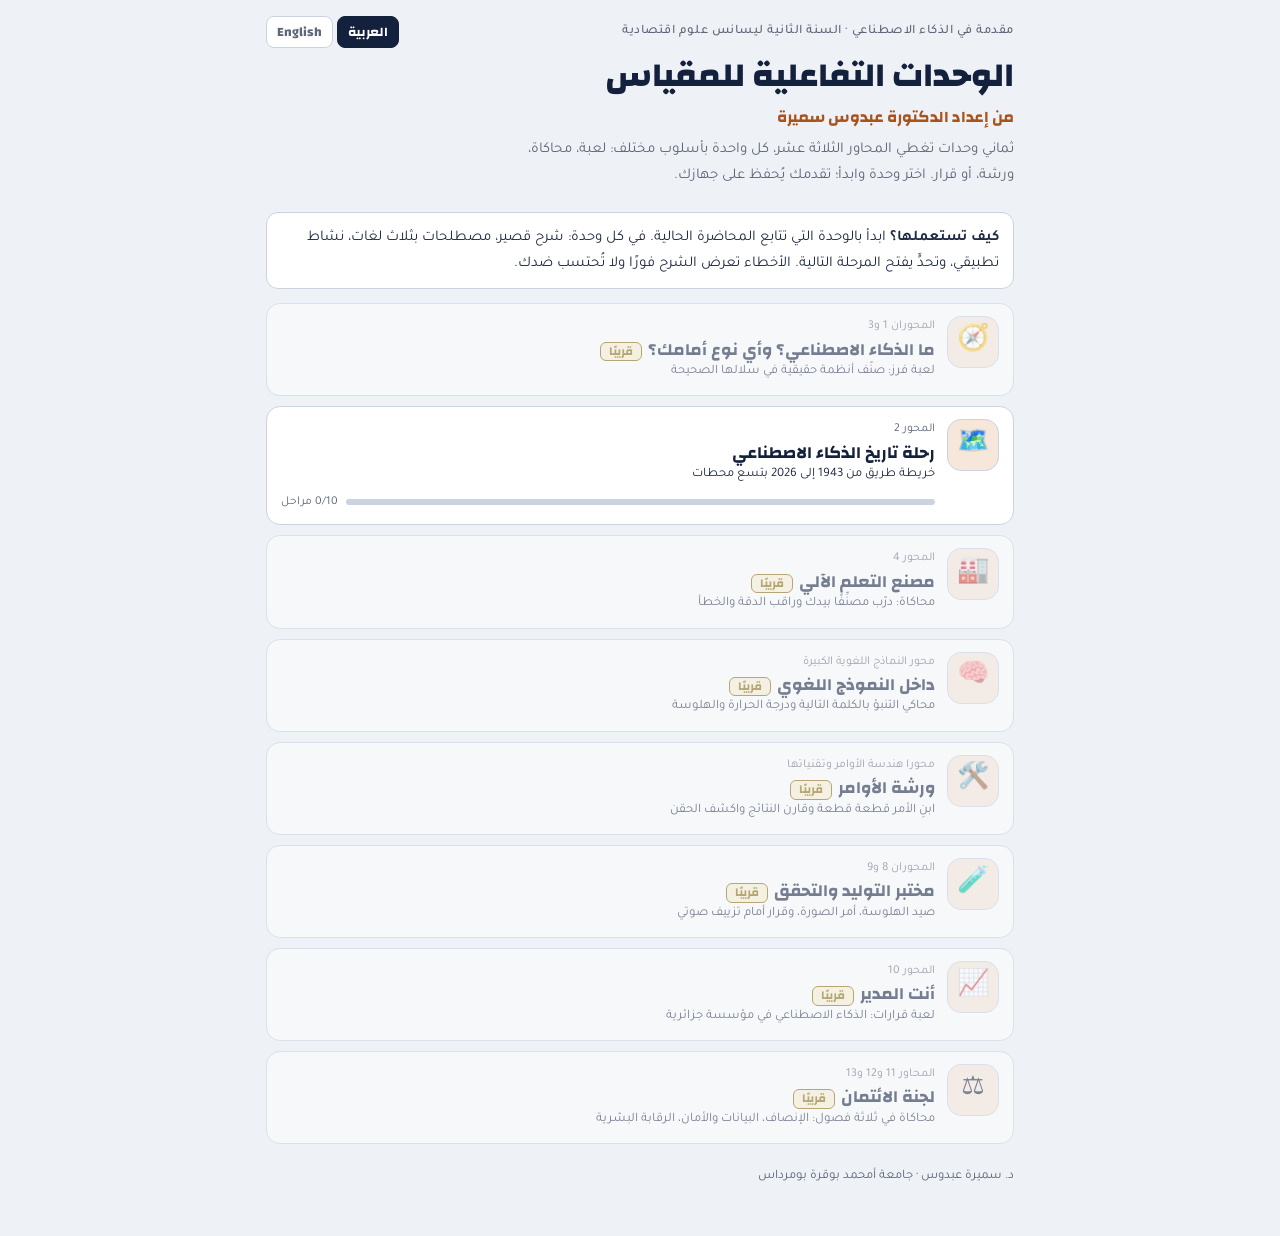
==== commit 9347602a: "صفحة فهرس الوحدات + محرك مشترك؛ نقل رحلة التاريخ إلى modules/history Co-Authored-By: Claude Fable 5." ====
--- a/index.html
+++ b/index.html
@@ -3,582 +3,84 @@
 <head>
 <meta charset="utf-8">
 <meta name="viewport" content="width=device-width, initial-scale=1, viewport-fit=cover">
-<meta name="description" content="لعبة خريطة تفاعلية ثنائية اللغة (عربي/إنجليزي) لتعلم تاريخ الذكاء الاصطناعي 1943–2026. من إعداد د. سميرة عبدوس، جامعة أمحمد بوقرة بومرداس.">
-<style>img{max-width:100%}[hidden]{display:none!important}</style>
-<title>رحلة تاريخ الذكاء الاصطناعي</title>
+<title>مقدمة في الذكاء الاصطناعي — الوحدات التفاعلية</title>
+<meta name="description" content="وحدات تعليمية تفاعلية ثنائية اللغة (عربي/إنجليزي) لمقياس مقدمة في الذكاء الاصطناعي — من إعداد د. سميرة عبدوس، جامعة أمحمد بوقرة بومرداس.">
 <link rel="stylesheet" href="https://fonts.googleapis.com/css2?family=Changa:wght@600;700;800&family=Tajawal:wght@400;500;700&display=swap">
+<link rel="stylesheet" href="assets/app.css">
 <style>
-/* Layout: a vertical "road" map of 9 stations + bonus; each station opens a side panel (story → terms → challenge). */
-:root{
-  --bg:#EEF1F6; --paper:#FFFFFF; --ink:#14213D; --fg:#1F2A44; --muted:#5E6778; --line:#CBD3E0;
-  --accent:#A9521A; --accent-soft:#F6E7DA; --gold:#C9961A; --ice:#D9E8F3; --ice-ink:#2E5C8A;
-  --ok:#2E7D4F; --ok-soft:#DDF0E4; --bad:#B23A3A; --bad-soft:#F6DCDC; --lock:#9AA3B2;
-  --shadow:0 6px 24px rgba(20,33,61,.12);
-  --display:"Changa","Tajawal",system-ui,sans-serif; --body:"Tajawal","Segoe UI",system-ui,sans-serif;
-}
-@media (prefers-color-scheme: dark){ :root:not([data-theme="light"]){
-  --bg:#0F1626; --paper:#182238; --ink:#E6ECF7; --fg:#DCE3F0; --muted:#9AA6BD; --line:#2C3A57;
-  --accent:#E08A4B; --accent-soft:#3A2A1E; --gold:#E2B64A; --ice:#1D3350; --ice-ink:#9CC3E8;
-  --ok:#5FC08A; --ok-soft:#1E3A2C; --bad:#E57373; --bad-soft:#3F2222; --lock:#5A6478;
-  --shadow:0 6px 24px rgba(0,0,0,.4); color-scheme:dark } }
-:root[data-theme="dark"]{
-  --bg:#0F1626; --paper:#182238; --ink:#E6ECF7; --fg:#DCE3F0; --muted:#9AA6BD; --line:#2C3A57;
-  --accent:#E08A4B; --accent-soft:#3A2A1E; --gold:#E2B64A; --ice:#1D3350; --ice-ink:#9CC3E8;
-  --ok:#5FC08A; --ok-soft:#1E3A2C; --bad:#E57373; --bad-soft:#3F2222; --lock:#5A6478;
-  --shadow:0 6px 24px rgba(0,0,0,.4); color-scheme:dark }
-*{box-sizing:border-box}
-[hidden]{display:none!important}
-html,body{height:100%}
-body{margin:0;background:var(--bg);color:var(--fg);font-family:var(--body);font-size:17px;line-height:1.7;direction:rtl}
-.wrap{max-width:760px;margin:0 auto;padding-block:16px 48px;padding-left:max(16px,env(safe-area-inset-left,0px));padding-right:max(16px,env(safe-area-inset-right,0px))}
-h1,h2,h3{font-family:var(--display);color:var(--ink);line-height:1.3;text-wrap:balance;margin:0}
-h1{font-size:clamp(26px,5vw,36px);font-weight:800}
-.eyebrow{font-size:13px;letter-spacing:.04em;color:var(--muted);font-weight:500}
-header.top{display:flex;flex-direction:column;gap:6px;margin-bottom:14px}
-.byline{margin:0;font-family:var(--display);font-weight:700;font-size:16px;color:var(--accent)}
-.sub{color:var(--muted);font-size:15px;max-width:60ch}
-.hud{display:grid;grid-template-columns:repeat(3,1fr);gap:8px;margin:14px 0 18px}
-.hud div{background:var(--paper);border:1px solid var(--line);border-radius:10px;padding:8px 10px;text-align:center}
-.hud b{display:block;font-family:var(--display);font-size:22px;color:var(--ink);font-variant-numeric:tabular-nums}
-.hud span{font-size:12px;color:var(--muted)}
-.bar{height:8px;background:var(--line);border-radius:99px;overflow:hidden;margin-bottom:6px}
-.bar i{display:block;height:100%;background:linear-gradient(90deg,var(--accent),var(--gold));width:0;transition:width .5s}
-.welcome{margin:4px 0 14px}
-.nameForm label{display:block;font-weight:700;color:var(--ink);margin-bottom:6px}
-.nameRow{display:flex;gap:8px;flex-wrap:wrap}
-.nameRow input{flex:1;min-width:0;border:1px solid var(--line);background:var(--paper);color:var(--fg);border-radius:9px;padding:9px 12px;font-family:var(--body);font-size:16px}
-.nameRow input:focus-visible{outline:2px solid var(--accent);border-color:var(--accent)}
-.greet{background:var(--paper);border:1px solid var(--line);border-right:4px solid var(--accent);border-radius:12px;padding:12px 14px;display:flex;justify-content:space-between;gap:10px;align-items:flex-start;flex-wrap:wrap}
-.greet p{margin:0}
-.greet b{font-family:var(--display);color:var(--ink);font-size:18px}
-.greet button{border:0;background:none;color:var(--muted);text-decoration:underline;cursor:pointer;font-family:var(--body);font-size:13px}
-.howto{background:var(--paper);border:1px solid var(--line);border-radius:12px;padding:12px 14px;font-size:15px;margin-bottom:18px}
-.howto summary{cursor:pointer;font-weight:700;color:var(--ink)}
-.howto ol{margin:8px 0 0;padding-right:20px}
-/* map */
-.map{position:relative;width:100%;aspect-ratio:100/184;max-width:100%}
-.map svg{position:absolute;inset:0;width:100%;height:100%}
-.zone{position:absolute;left:0;right:0;background:var(--ice);border-block:1px dashed var(--ice-ink);opacity:.7}
-.zone span{position:absolute;top:6px;left:10px;font-size:12px;color:var(--ice-ink);font-weight:700}
-.st{position:absolute;width:19%;transform:translate(50%,-50%);display:flex;flex-direction:column;align-items:center;gap:3px;background:none;border:0;padding:0;cursor:pointer;color:var(--fg);font-family:var(--body)}
-.st .dot{width:54px;height:54px;border-radius:50%;background:var(--paper);border:3px solid var(--ink);display:grid;place-items:center;font-family:var(--display);font-weight:800;font-size:20px;color:var(--ink);box-shadow:var(--shadow);transition:transform .2s}
-.st:hover .dot,.st:focus-visible .dot{transform:scale(1.08)}
-.st:focus-visible{outline:2px solid var(--accent);outline-offset:4px;border-radius:12px}
-.st .lbl{font-size:13px;font-weight:700;line-height:1.25;text-align:center;color:var(--ink);background:var(--paper);padding:2px 7px;border-radius:8px;border:1px solid var(--line);max-width:100%}
-.st .yrs{font-size:11px;color:var(--muted);font-variant-numeric:tabular-nums}
-.st .stars{font-size:12px;color:var(--gold);letter-spacing:1px;height:14px}
-.st.locked .dot{border-color:var(--lock);color:var(--lock);background:var(--bg)}
-.st.locked .lbl{color:var(--lock)}
-.st.cur .dot{border-color:var(--accent);color:var(--accent);animation:pulse 1.6s infinite}
-.st.done .dot{background:var(--ink);color:var(--paper);border-color:var(--ink)}
-.st.bonus .dot{border-style:dashed;border-radius:14px}
-@keyframes pulse{0%,100%{box-shadow:0 0 0 0 rgba(169,82,26,.45)}60%{box-shadow:0 0 0 14px rgba(169,82,26,0)}}
-@media (max-width:480px){.st{width:28%}.st .dot{width:46px;height:46px;font-size:17px}.st .lbl{font-size:12px}body{font-size:16px}}
-@media (prefers-reduced-motion:reduce){.st.cur .dot{animation:none}.bar i{transition:none}}
-/* panel */
-.panel{position:fixed;inset:0;background:rgba(10,16,30,.55);display:flex;justify-content:flex-start;z-index:20;padding-top:env(safe-area-inset-top,0px)}
-.sheet{background:var(--bg);width:min(560px,100%);height:100%;overflow-y:auto;box-shadow:var(--shadow);padding-block:14px 40px;padding-left:max(16px,env(safe-area-inset-left,0px));padding-right:max(16px,env(safe-area-inset-right,0px));display:flex;flex-direction:column;gap:12px}
-.sheet .head{display:flex;align-items:flex-start;justify-content:space-between;gap:10px}
-.sheet h2{font-size:22px}
-.close{border:1px solid var(--line);background:var(--paper);color:var(--fg);border-radius:8px;padding:4px 10px;font-family:var(--body);font-size:15px;cursor:pointer}
-.tabs{display:flex;gap:6px;border-bottom:2px solid var(--line)}
-.tabs button{flex:1;border:0;background:none;padding:8px 4px;font-family:var(--display);font-weight:700;font-size:15px;color:var(--muted);cursor:pointer;border-bottom:3px solid transparent;margin-bottom:-2px}
-.tabs button[aria-selected="true"]{color:var(--accent);border-bottom-color:var(--accent)}
-.tabs button:disabled{opacity:.45;cursor:not-allowed}
-.card{background:var(--paper);border:1px solid var(--line);border-radius:12px;padding:12px 14px}
-.card p{margin:0 0 8px}.card p:last-child{margin:0}
-.ev{display:grid;grid-template-columns:62px 1fr;gap:8px;padding:8px 0;border-top:1px solid var(--line);font-size:15px}
-.ev:first-child{border-top:0}
-.ev b{font-family:var(--display);color:var(--accent);font-variant-numeric:tabular-nums;font-size:15px}
-.ev small{display:block;color:var(--muted)}
-.lesson{border-right:4px solid var(--accent);background:var(--accent-soft);border-radius:8px;padding:8px 12px;font-size:15px}
-.terms{display:grid;gap:10px}
-.term{background:var(--paper);border:1px solid var(--line);border-radius:12px;padding:12px 14px;cursor:pointer;text-align:right;font-family:var(--body);color:var(--fg);font-size:15px;width:100%}
-.term .en{font-family:var(--display);font-weight:700;font-size:17px;color:var(--ink);direction:ltr;text-align:right;display:block}
-.term .fr{color:var(--muted);font-size:13px;direction:ltr;text-align:right;display:block}
-.term .ar{font-weight:700;color:var(--accent);display:block;margin-top:2px}
-.term .back{margin-top:8px;border-top:1px dashed var(--line);padding-top:8px}
-.term .back b{color:var(--ink)}
-.hint{font-size:13px;color:var(--muted)}
-.q{background:var(--paper);border:1px solid var(--line);border-radius:12px;padding:12px 14px}
-.q .qt{font-weight:700;color:var(--ink);margin:0 0 8px}
-.q .kind{font-size:12px;color:var(--muted);letter-spacing:.03em}
-.opts{display:grid;gap:6px}
-.opt{border:1px solid var(--line);background:var(--bg);color:var(--fg);border-radius:9px;padding:8px 12px;text-align:right;font-family:var(--body);font-size:15px;cursor:pointer;display:flex;gap:8px;align-items:flex-start}
-.opt:hover{border-color:var(--accent)}
-.opt:focus-visible{outline:2px solid var(--accent)}
-.opt .k{font-family:var(--display);font-weight:700;color:var(--muted);min-width:18px}
-.opt.sel{border-color:var(--ink);background:var(--paper)}
-.opt.ok{border-color:var(--ok);background:var(--ok-soft)}
-.opt.bad{border-color:var(--bad);background:var(--bad-soft)}
-.opt:disabled{cursor:default}
-.ord .opt .k{background:var(--ink);color:var(--paper);border-radius:6px;padding:0 6px;min-width:22px;text-align:center}
-.ord .opt .k:empty{background:none}
-.fb{margin-top:8px;border-radius:8px;padding:8px 12px;font-size:14px}
-.fb.ok{background:var(--ok-soft);color:var(--ok)}.fb.bad{background:var(--bad-soft);color:var(--bad)}
-.row{display:flex;gap:8px;flex-wrap:wrap;align-items:center;margin-top:8px}
-.btn{border:0;background:var(--accent);color:#fff;border-radius:9px;padding:8px 16px;font-family:var(--display);font-weight:700;font-size:15px;cursor:pointer}
-.btn.ghost{background:var(--paper);color:var(--ink);border:1px solid var(--line)}
-.btn:disabled{opacity:.5;cursor:not-allowed}
-.btn:focus-visible{outline:2px solid var(--ink);outline-offset:2px}
-.result{background:var(--ink);color:#fff;border-radius:12px;padding:14px;text-align:center}
-.result b{font-family:var(--display);font-size:26px;display:block;color:var(--gold)}
-:root[data-theme="dark"] .result,:root:not([data-theme="light"]) .result{color:var(--bg)}
-.result .s{font-size:22px;color:var(--gold);letter-spacing:3px}
-.final{background:var(--paper);border:2px solid var(--gold);border-radius:14px;padding:16px;margin-top:18px;display:none}
-.final.show{display:block}
-.final h2{font-size:22px;margin-bottom:6px}
-.final table{width:100%;border-collapse:collapse;font-size:14px}
-.final td,.final th{border-bottom:1px solid var(--line);padding:5px 6px;text-align:right}
-.foot{margin-top:22px;font-size:13px;color:var(--muted);display:flex;gap:10px;flex-wrap:wrap;justify-content:space-between}
-.foot button{border:0;background:none;color:var(--muted);text-decoration:underline;cursor:pointer;font-family:var(--body);font-size:13px}
-
-/* language */
-.langbar{display:flex;justify-content:flex-end;gap:4px;margin-bottom:6px}
-.langbar button{border:1px solid var(--line);background:var(--paper);color:var(--muted);border-radius:8px;padding:3px 10px;font-family:var(--display);font-weight:700;font-size:13px;cursor:pointer}
-.langbar button[aria-pressed="true"]{background:var(--ink);color:var(--paper);border-color:var(--ink)}
-.langbar button:focus-visible{outline:2px solid var(--accent)}
-html[lang="en"] body{direction:ltr}
-html[lang="en"] .term,html[lang="en"] .opt,html[lang="en"] .final td,html[lang="en"] .final th{text-align:left}
-html[lang="en"] .term .en,html[lang="en"] .term .fr{text-align:left}
-html[lang="en"] .lesson{border-right:0;border-left:4px solid var(--accent)}
-html[lang="en"] .greet{border-right:1px solid var(--line);border-left:4px solid var(--accent)}
-html[lang="en"] .howto ol{padding-right:0;padding-left:20px}
-html[lang="en"] .zone span{left:auto;right:10px}
-html[lang="en"] .panel{justify-content:flex-end}
-html[lang="en"] .st .lbl{font-family:var(--display);font-weight:600}
+.mods{display:grid;gap:10px;margin-top:14px}
+.mod{display:grid;grid-template-columns:52px 1fr;gap:12px;background:var(--paper);border:1px solid var(--line);border-radius:14px;padding:12px 14px;text-decoration:none;color:var(--fg);transition:border-color .15s}
+.mod:hover{border-color:var(--accent)}
+.mod:focus-visible{outline:2px solid var(--accent)}
+.mod .ic{width:52px;height:52px;border-radius:14px;display:grid;place-items:center;font-size:26px;background:var(--accent-soft);border:1px solid var(--line)}
+.mod .tt2{font-family:var(--display);font-weight:700;color:var(--ink);font-size:17px;line-height:1.3}
+.mod .lec{font-size:12px;color:var(--muted);display:block;margin-bottom:2px}
+.mod .fmt{font-size:13px;color:var(--fg)}
+.mod .pr{display:flex;gap:8px;align-items:center;margin-top:6px;font-size:12px;color:var(--muted)}
+.mod .pr i{flex:1;height:6px;background:var(--line);border-radius:99px;overflow:hidden;display:block}
+.mod .pr i b{display:block;height:100%;background:linear-gradient(90deg,var(--accent),var(--gold))}
+.mod.soon{opacity:.55}
+.mod .badge{margin-inline-start:6px}
+.intro{background:var(--paper);border:1px solid var(--line);border-radius:12px;padding:12px 14px;font-size:15px}
 </style>
-
 </head>
 <body>
 <div class="wrap">
-  <div class="langbar" role="group" aria-label="Language">
-    <button type="button" data-lang="ar" aria-pressed="true">العربية</button>
-    <button type="button" data-lang="en" aria-pressed="false">English</button>
-  </div>
-  <header class="top">
-    <span class="eyebrow" data-ui="eyebrow"></span>
-    <h1 data-ui="title"></h1>
-    <p class="byline" data-ui="byline"></p>
-    <p class="sub" data-ui="sub"></p>
-  </header>
-
-  <section class="welcome" id="welcome">
-    <form id="nameForm" class="nameForm">
-      <label for="studentName" data-ui="nameLabel"></label>
-      <div class="nameRow">
-        <input id="studentName" type="text" maxlength="40" autocomplete="off" required>
-        <button class="btn" type="submit" data-ui="start"></button>
-      </div>
-    </form>
-    <div id="greet" class="greet" hidden></div>
-  </section>
-  <div class="bar"><i id="bar"></i></div>
-  <div class="hud">
-    <div><b id="hScore">0</b><span data-ui="points"></span></div>
-    <div><b id="hStars">0</b><span data-ui="stars"></span></div>
-    <div><b id="hDone">0 / 10</b><span data-ui="stations"></span></div>
-  </div>
-
-  <details class="howto">
-    <summary data-ui="howTitle"></summary>
-    <ol id="howList"></ol>
-  </details>
-
-  <div class="map" id="map">
-    <svg viewBox="0 0 100 184" preserveAspectRatio="none" aria-hidden="true">
-      <path id="road" d="" fill="none" stroke="var(--line)" stroke-width="3.2" stroke-linecap="round"/>
-      <path id="roadDone" d="" fill="none" stroke="var(--accent)" stroke-width="3.2" stroke-linecap="round"/>
-    </svg>
-  </div>
-
-  <section class="final" id="final" aria-live="polite"></section>
-
-  <div class="foot">
-    <span data-ui="foot"></span>
-    <button id="reset" type="button" data-ui="reset"></button>
-  </div>
+  <div class="topbar"><span class="eyebrow" id="uiEyebrow"></span>
+    <div class="langbar" role="group" aria-label="Language"><button type="button" data-lang="ar">العربية</button><button type="button" data-lang="en">English</button></div></div>
+  <header class="top"><h1 id="uiTitle"></h1><p class="byline" id="uiByline"></p><p class="sub" id="uiSub"></p></header>
+  <div class="intro" id="uiIntro"></div>
+  <div class="mods" id="mods"></div>
+  <div class="foot"><span id="uiFoot"></span><span id="uiName"></span></div>
 </div>
-
-<div class="panel" id="panel" hidden role="dialog" aria-modal="true" aria-labelledby="pTitle">
-  <div class="sheet" id="sheet"></div>
-</div>
-
 <script>
-const S_AR = [
- {id:'s0',n:'1',t:'قبل الحاسوب',y:'حلم قديم',x:78,yy:11,
-  story:[`فكرة الآلة التي تفكر أقدم من الحاسوب بكثير: حارس برونزي اسمه تالوس (Talos) في الأساطير الإغريقية يحرس جزيرة كريت، وآلات ذاتية الحركة (Automata) صمّمها الجزري (Al-Jazari) في مطلع القرن الثالث عشر تسقي وتعزف، و«الآلة التحليلية» (Analytical Engine) لتشارلز باباج (Charles Babbage) التي كتبت عنها آدا لوفلايس (Ada Lovelace) سنة 1843 أول ما يشبه البرنامج (Program)، مع ملاحظة ما زلنا نناقشها: «الآلة لا تبتكر شيئًا؛ تفعل فقط ما نعرف كيف نأمرها به».`,
-   `ثلاث أفكار قديمة مهّدت للحقل: أن <b>الاستدلال حساب</b> (Reasoning as calculation، لايبنتز Leibniz)، وأن <b>المنطق يمكن ترميزه</b> (Formal logic، بول Boole وفريغه Frege)، وأن <b>آلة واحدة تستطيع تنفيذ أي حساب</b> (Universal machine، تورينغ Turing 1936). حين توفر الحاسوب الإلكتروني (Electronic computer) في الأربعينيات كان السؤال جاهزًا: هل يستطيع أن يفكر؟`],
-  lesson:'السؤال سبق الأداة بقرون؛ الجديد في القرن العشرين هو الآلة لا الفكرة.',
-  terms:[{en:'Analytical Engine',fr:'Machine analytique',ar:'الآلة التحليلية',s:'تصميم باباج (القرن 19) لآلة حاسبة عامة قابلة للبرمجة؛ لم تُبنَ كاملة في حياته.',c:'لا تخلط بينها وبين الحاسوب الإلكتروني: كانت ميكانيكية بالكامل.'},
-         {en:'Universal machine',fr:'Machine universelle',ar:'الآلة الشاملة',s:'فكرة تورينغ (1936): آلة واحدة تستطيع تنفيذ أي حساب يمكن وصفه بخطوات. أساس كل حاسوب.',c:'ليست اختبار تورينغ (1950)؛ ذاك سؤال عن الذكاء، وهذه عن الحساب.'}],
-  qs:[{k:'mcq',q:'أي فكرة تُنسب إلى تورينغ (Turing) سنة 1936؟',o:['الاستدلال حساب','المنطق يمكن ترميزه','آلة واحدة تستطيع تنفيذ أي حساب','الآلة تبتكر من تلقاء نفسها'],a:2,w:'الآلة الشاملة لتورينغ هي الفكرة التي صار الحاسوب تجسيدًا لها.'},
-      {k:'tf',q:'كتبت آدا لوفلايس (Ada Lovelace) أن الآلة تستطيع أن تبتكر ما لم يُؤمر به.',a:false,w:'قالت العكس تمامًا: الآلة تفعل فقط ما نعرف كيف نأمرها به. وهذا الاعتراض ما زال في قلب النقاش اليوم.'}]},
- {id:'s1',n:'2',t:'التأسيس',y:'1943–1956',x:30,yy:28,
-  ev:[['1943','ماكولوك وبيتس (McCulloch & Pitts): أول نموذج رياضي لخلية عصبية (Artificial neuron)','خلية تجمع مدخلات وتُخرج 1 أو 0: بذرة الشبكات العصبية (Neural networks)'],['1950','آلان تورينغ (Alan Turing): «هل تستطيع الآلات أن تفكر؟»','تحويل سؤال فلسفي إلى اختبار عملي: اختبار تورينغ (Turing test)'],['1956','ورشة دارتموث الصيفية (Dartmouth Workshop): مكارثي (McCarthy)، مينسكي (Minsky)، شانون (Shannon)، روتشستر (Rochester)','وُلد المصطلح «الذكاء الاصطناعي» (Artificial Intelligence) ووُعد بأن «كل جانب من التعلم يمكن وصفه بدقة كافية لتحاكيه آلة»']],
-  lesson:'اقترح منظمو دارتموث (Dartmouth) أن شهرين وعشرة باحثين يكفون لإحراز تقدم كبير. استغرق الأمر سبعين سنة.',
-  terms:[{en:'Dartmouth Workshop (1956)',fr:'Conférence de Dartmouth',ar:'ورشة دارتموث',s:'اجتماع صيفي لعشرة باحثين في كلية دارتموث الأمريكية يُعدّ شهادة ميلاد الحقل واسمه.',c:'ليست أول بحث في الذكاء الاصطناعي؛ تورينغ وماكولوك سبقوها، لكنها أول مرة يُجمع فيها الحقل تحت اسم واحد.'},
-         {en:'Artificial neuron',fr:'Neurone artificiel',ar:'الخلية العصبية الاصطناعية',s:'دالة بسيطة: تأخذ أرقامًا، تضرب كل واحد في «وزن»، تجمعها، فإذا تجاوز المجموع عتبة أخرجت إشارة. آلاف منها مرتبطة تكوّن شبكة.',c:'الخلية الحقيقية في الدماغ أعقد بمراحل؛ الاصطناعية استعارة رياضية مبسطة جدًا.'}],
-  qs:[{k:'order',q:'رتّب الأحداث من الأقدم إلى الأحدث:',o:['ورشة دارتموث وميلاد المصطلح','أول نموذج رياضي لخلية عصبية','ورقة تورينغ «هل تستطيع الآلات أن تفكر؟»'],a:[1,2,0],w:'1943 الخلية العصبية، 1950 تورينغ، 1956 دارتموث.'},
-      {k:'mcq',q:'المصطلح Artificial Intelligence صيغ رسميًا في:',o:['ورقة تورينغ 1950','ورشة دارتموث 1956','كتاب Perceptrons 1969','إطلاق ChatGPT 2022'],a:1,w:'مكارثي ومينسكي وشانون وروتشستر في صيف 1956.'}]},
- {id:'s2',n:'3',t:'العصر الذهبي',y:'1956–1974',x:72,yy:46,
-  story:[`بعد دارتموث تدفق التمويل الحكومي الأمريكي وظهرت برامج بدت معجزة: تثبت نظريات هندسية (Geometry Theorem Prover، غيلرنتر Gelernter 1959)، تلعب الداما (Checkers/Draughts، برنامج آرثر صامويل Arthur Samuel 1952–1959 الذي تعلم من مبارياته)، تحل مسائل جبر مكتوبة بالإنجليزية (STUDENT، بوبرو Bobrow 1964). ساد الاعتقاد بأن الذكاء = <b>معالجة رموز بقواعد منطقية</b> (Symbolic reasoning)، وأن ما ينقص هو ذاكرة (Memory) أكبر فقط.`],
-  ev:[['1958','فرانك روزنبلات (Frank Rosenblatt): البرسبترون (Perceptron)، أول شبكة عصبية تتعلم','الصحف تنبأت بـ«حاسوب يمشي ويتكلم ويرى»'],['1965','DENDRAL: أول نظام خبير (Expert system) للتحليل الكيميائي','معرفة الخبراء يمكن ترميزها قواعد «إذا... فـ...» (If–then rules)'],['1966','ELIZA (فايزنباوم Weizenbaum) يحاكي معالجًا نفسيًا بإعادة صياغة كلامك','الناس ينسبون فهمًا للآلة لا تملكه: تأثير إليزا (ELIZA effect)'],['1969','كتاب «Perceptrons» لمينسكي وبابرت (Minsky & Papert)','الشبكة أحادية الطبقة (Single-layer) لا تتعلم دالة XOR؛ جفّ تمويل الشبكات عقدين']],
-  lesson:'طلب موظفون من مصمم ELIZA أن يتركهم وحدهم مع البرنامج. ميلنا إلى نسبة فهم ومشاعر لآلة تنتج لغة سليمة (ELIZA effect) سيتكرر مع ChatGPT.',
-  terms:[{en:'Symbolic AI (GOFAI)',fr:'IA symbolique',ar:'الذكاء الاصطناعي الرمزي',s:'المقاربة التي تمثل المعرفة برموز وقواعد منطقية يكتبها الإنسان ويستدل عليها الحاسوب.',c:'عكسها المقاربة الإحصائية: لا يكتب أحد القاعدة بل تُستخرج من البيانات.'},
-         {en:'Perceptron',fr:'Perceptron',ar:'البرسبترون',s:'أبسط شبكة عصبية: طبقة واحدة تتعلم أوزانها من الأمثلة بتصحيح الخطأ تدريجيًا. جدّ كل الشبكات الحديثة.',c:'لا يحل ما يحتاج خطًا منحنيًا (مثل XOR)؛ لذلك نحتاج طبقات متعددة، أي تعلمًا عميقًا.'},
-         {en:'ELIZA effect',fr:'Effet ELIZA',ar:'تأثير إليزا',s:'ميل الإنسان إلى نسبة فهم ونوايا لبرنامج ينتج لغة سليمة.',c:'ليس خطأ البرنامج بل خطأ القارئ؛ وهو خطر نفسي وتجاري في عصر روبوتات المحادثة.'}],
-  qs:[{k:'mcq',q:'ماذا كان يفعل ELIZA حين تقول «أمي لا تفهمني»؟',o:['يحلل مشاعرك بنموذج نفسي','يعيد صياغة جملتك سؤالًا: «حدثني أكثر عن أمك»','يبحث في قاعدة بيانات طبية','يتعلم من محادثات سابقة'],a:1,w:'قواعد إعادة صياغة بسيطة، ومع ذلك نسب له الناس فهمًا.'},
-      {k:'tf',q:'برهن مينسكي وبابرت سنة 1969 أن البرسبترون أحادي الطبقة لا يستطيع تعلم دالة XOR.',a:true,w:'صحيح، ونتج عن ذلك جفاف تمويل الشبكات العصبية نحو عقدين، رغم أن الحل (طبقات متعددة) كان ممكنًا نظريًا.'}]},
- {id:'s3',n:'4',t:'الشتاء الأول',y:'1974–1980',x:28,yy:64,winter:true,
-  story:[`بحلول منتصف السبعينيات كانت النتائج أقل بكثير من الوعود. تقرير لايتهيل (Lighthill Report، 1973) في بريطانيا خلص إلى أن الحقل لم يحقق «أثرًا كبيرًا» وأوصى بوقف التمويل (Funding)، وتبعته الوكالات الأمريكية (DARPA).`,
-   `ثلاثة أسباب تقنية: <b>الانفجار التوافقي</b> (Combinatorial explosion: ما يعمل على مسألة صغيرة ينهار حين يكبر عدد الاحتمالات)، <b>نقص الحوسبة والذاكرة</b> (Computing power: حواسيب السبعينيات أضعف من آلة حاسبة اليوم)، و<b>مشكلة المعرفة العامة</b> (Common sense): لفهم «وضع الرجل الكأس على الطاولة فانكسرت» يحتاج البرنامج أن يعرف أن الكأس هو ما ينكسر لا الطاولة.`],
-  lesson:'الشتاء (AI winter) لا يعني توقف البحث بل توقف الضجة (Hype) والتمويل؛ خلال الشتاءين وُضعت أسس ما نجح لاحقًا.',
-  terms:[{en:'AI winter',fr:'Hiver de l’IA',ar:'شتاء الذكاء الاصطناعي',s:'فترة ينهار فيها التمويل والاهتمام بعد وعود مبالغ فيها لم تتحقق. عرف الحقل شتاءين كبيرين (1974–1980 و1987–1993).',c:'اليوم يسأل المستثمرون: هل يلي فقاعة النماذج اللغوية شتاء ثالث؟'},
-         {en:'Combinatorial explosion',fr:'Explosion combinatoire',ar:'الانفجار التوافقي',s:'تضاعف عدد الاحتمالات بسرعة هائلة مع كبر المسألة، فتصير الطرق التي تنجح في الصغير مستحيلة في الكبير.',c:'الشطرنج فيه احتمالات أكثر من ذرات الكون؛ لذلك لا يُحل بتجربة كل الاحتمالات.'}],
-  qs:[{k:'multi',q:'لعبور الشتاء الأول، اختر الأسباب الثلاثة الحقيقية لانهيار التمويل (3 إجابات):',o:['الانفجار التوافقي','نقص القدرة الحسابية والذاكرة','اختراع الإنترنت','مشكلة المعرفة العامة','منع الحكومات للبحث كليًا'],a:[0,1,3],w:'الإنترنت جاء لاحقًا، والحكومات خفضت التمويل ولم تمنع البحث.'},
-      {k:'mcq',q:'تقرير لايتهيل (Lighthill Report، 1973) أوصى بـ:',o:['زيادة تمويل الشبكات العصبية','وقف تمويل بحوث الذكاء الاصطناعي في بريطانيا','بناء حاسوب أكبر','إطلاق مشروع الجيل الخامس'],a:1,w:'خلص إلى أن الحقل لم يحقق «أثرًا كبيرًا»، وتبعته الوكالات الأمريكية.'}]},
- {id:'s4',n:'5',t:'الأنظمة الخبيرة',y:'1980–1993',x:70,yy:82,winter:true,
-  story:[`عاد الحقل بفكرة متواضعة: بدل تقليد العقل كله، نأخذ خبيرًا في مجال ضيق ونحوّل خبرته إلى مئات القواعد. كانت الأنظمة الخبيرة (Expert systems) أول ذكاء اصطناعي يدرّ مالًا: نظام XCON في شركة DEC وفّر عشرات ملايين الدولارات سنويًا في تركيب الحواسيب، وMYCIN (ستانفورد Stanford) اقترح مضادات حيوية بدقة قاربت الأطباء.`,
-   `<b>لماذا انهارت؟</b> كتابة القواعد بطيئة ومكلفة («عنق زجاجة اكتساب المعرفة» Knowledge acquisition bottleneck)، والأنظمة هشة (Brittle) خارج مجالها، لا تتعلم من أخطائها، وصيانة (Maintenance) آلاف القواعد المتناقضة كابوس. مع انهيار سوق حواسيب LISP (1987) وفشل مشروع «الجيل الخامس» الياباني (Fifth Generation Project) دخل الحقل شتاءه الثاني (Second AI winter)؛ حتى صار الباحثون يتجنبون كلمة «ذكاء اصطناعي» ويقولون «تعلم آلي» (Machine learning).`],
-  lesson:'قواعد التنبيه في البنوك (Rule-based alerts: «إذا سُحب مبلغ يفوق السقف اليومي من الخارج فأوقف البطاقة») منطق خبير ما زال بيننا، ويُدمج اليوم مع نماذج التعلم الآلي (Machine learning).',
-  terms:[{en:'Expert system',fr:'Système expert',ar:'النظام الخبير',s:'برنامج يحاكي قرارات خبير بشري في مجال ضيق عبر قواعد كتبها مهندسو المعرفة بعد مقابلة الخبير.',c:'نظام التعلم الآلي لا يقابل أحد الخبير؛ يتعلم من ملفات سابقة. الخبير يشرح قراره، النموذج الإحصائي غالبًا لا.'},
-         {en:'Knowledge base / Inference engine',fr:'Base de connaissances / Moteur d’inférence',ar:'قاعدة المعرفة / محرك الاستدلال',s:'قاعدة المعرفة هي «ماذا نعرف» (الحقائق والقواعد)؛ محرك الاستدلال هو «كيف نستعمله» على حالة جديدة.',c:'قاعدة البيانات تخزن حقائق فقط؛ قاعدة المعرفة تخزن أيضًا قواعد للاستدلال.'}],
-  qs:[{k:'mcq',q:'«إذا تأخر الزبون أكثر من 3 أشهر فهو متعثر» + «الزبون تأخر 4 أشهر» ⟵ «متعثر». هذا مثال على:',o:['تعلم آلي من البيانات','نظام خبير: قاعدة + حقيقة + استدلال','شبكة عصبية','نموذج لغوي'],a:1,w:'القاعدة كتبها خبير، والحقيقة من الحالة، ومحرك الاستدلال يطبّق.'},
-      {k:'mcq',q:'السبب الأهم في انهيار الأنظمة الخبيرة (Expert systems):',o:['كانت تتعلم بسرعة كبيرة','كتابة القواعد مكلفة والأنظمة هشة خارج مجالها','لم تُستعمل تجاريًا قط','منعتها الحكومات'],a:1,w:'عنق زجاجة اكتساب المعرفة والهشاشة؛ وأيضًا انهيار سوق LISP وفشل الجيل الخامس.'}]},
- {id:'s5',n:'6',t:'عودة الإحصاء',y:'1993–2011',x:30,yy:100,
-  story:[`في التسعينيات تحوّل الحقل بهدوء من «كيف نرمّز المعرفة» (Knowledge representation) إلى «كيف نتعلمها من البيانات» (Learning from data). استعار أدوات الإحصاء (Statistics) والاحتمالات (Probability) وتخلى عن الطموح الفلسفي لصالح أداء يُقاس بالأرقام (Benchmarks).`],
-  ev:[['1986','انتشار خوارزمية الانتشار العكسي (Backpropagation: روميلهارت وهينتون وويليامز Rumelhart, Hinton & Williams)','حُلّت XOR نظريًا بالشبكات متعددة الطبقات (Multi-layer)؛ الحواسيب والبيانات لم تكن كافية بعد'],['1997','Deep Blue (IBM) يهزم غاري كاسباروف (Garry Kasparov) في الشطرنج','قوة حسابية (Computing power) + بحث ذكي (Search) في مجال مغلق القواعد؛ حساب لا فهم'],['1998–2006','الإنترنت والبيانات الضخمة (Big data) وجائزة Netflix (Netflix Prize) لتحسين التوصية (Recommendation)','البيانات صارت الوقود'],['2011','Watson (IBM) يفوز في مسابقة Jeopardy! ضد بشر','معالجة اللغة الإحصائية (Statistical NLP) تبلغ المستوى البشري في مهمة محددة']],
-  lesson:'كثير مما نسميه اليوم «ذكاء اصطناعي» في المؤسسات هو تعلم آلي كلاسيكي (Classical machine learning) من هذه الحقبة.',
-  terms:[{en:'Backpropagation',fr:'Rétropropagation',ar:'الانتشار العكسي',s:'نحسب خطأ المخرج ثم نوزع «اللوم» عكسيًا على كل وزن في الشبكة ونصححه قليلًا. تكرارها ملايين المرات = التعلم.',c:'ليست خوارزمية «فهم» بل تصحيح رياضي للأوزان؛ الشبكة لا تعرف لماذا تحسّنت.'},
-         {en:'Machine Learning era',fr:'Ère de l’apprentissage automatique',ar:'عصر التعلم الآلي',s:'صار الأداء يُقاس على بيانات اختبار، وصارت الخوارزميات تتنافس على مجموعات بيانات معيارية.',c:'مسابقات Kaggle اليوم امتداد مباشر لهذه الثقافة.'}],
-  qs:[{k:'tf',q:'هزم Deep Blue كاسباروف لأنه فهم الشطرنج كما يفهمه الإنسان.',a:false,w:'حسب ملايين الاحتمالات في الثانية بقواعد تقييم كتبها بشر؛ لم يتعلم ولم يفهم.'},
-      {k:'mcq',q:'أقرب تشبيه للانتشار العكسي (Backpropagation):',o:['طالب يحفظ الدرس عن ظهر قلب','طالب يراجع امتحانًا مصححًا ويعدل فهمه لكل نقطة أخطأ فيها','طالب يسأل خبيرًا ويكتب قواعده','طالب يخمّن عشوائيًا'],a:1,w:'الخطأ يُوزَّع عكسيًا على الأوزان ويُصحح تدريجيًا.'}]},
- {id:'s6',n:'7',t:'التعلم العميق',y:'2012–2017',x:72,yy:118,
-  story:[`في سبتمبر 2012 شاركت شبكة اسمها AlexNet (كريجيفسكي وسوتسكيفر وهينتون Krizhevsky, Sutskever & Hinton) في مسابقة ImageNet (مليون صورة، ألف فئة) فخفضت نسبة الخطأ (Error rate) من 26% إلى 16% دفعة واحدة بينما كانت الفرق تتنافس على أعشار النقطة. السر: شبكة عميقة (Deep network، 8 طبقات) دُرّبت على <b>معالجات رسوميات</b> (GPU) ببيانات ضخمة. خلال ثلاث سنوات تحول كل حقل الرؤية الحاسوبية (Computer vision)، ثم التعرف على الكلام (Speech recognition)، ثم الترجمة الآلية (Machine translation).`],
-  ev:[['2012','AlexNet تفوز بـ ImageNet','التعلم العميق (Deep learning) يهزم كل الطرق الأخرى'],['2013','word2vec (Google)','الكلمات تصبح متجهات (Vectors / Embeddings) تحمل معنى'],['2014','الشبكات التوليدية التنافسية (GAN: غودفيلو Goodfellow)','أول صور مولّدة (Generated images) مقنعة'],['2016','AlphaGo (DeepMind) يهزم بطل لعبة Go لي سيدول (Lee Sedol)','تعلم بالتعزيز (Reinforcement learning) + تعلم عميق'],['2017','ورقة «Attention Is All You Need» (Google)','ولادة المحوّل (Transformer)، أساس كل النماذج اللغوية']],
-  lesson:'الأفكار (الشبكة العصبية Neural network، الانتشار العكسي Backpropagation) كانت موجودة قبل عقود؛ الذي حسم هو البيانات المصنفة (Labeled data) والحوسبة (Compute).',
-  terms:[{en:'ImageNet',fr:'ImageNet',ar:'قاعدة ImageNet',s:'أكثر من 14 مليون صورة مصنفة يدويًا أنشأتها فاي-فاي لي؛ مسابقتها السنوية أظهرت تفوق التعلم العميق.',c:'ليست خوارزمية بل مجموعة بيانات؛ القيمة في العمل البشري الضخم لتصنيف الصور.'},
-         {en:'Reinforcement Learning',fr:'Apprentissage par renforcement',ar:'التعلم بالتعزيز',s:'الآلة تتعلم بالتجربة والخطأ: تجرب فعلًا، تنال مكافأة أو عقوبة، وتعدل سلوكها لتعظيم المكافأة.',c:'التعلم الموجّه يتعلم من أمثلة مصنفة سلفًا؛ التعزيز يتعلم من نتائج أفعاله.'}],
-  qs:[{k:'mcq',q:'ما الذي أثبتته AlexNet سنة 2012؟',o:['أن الشبكات أحادية الطبقة كافية','أن الشبكات العميقة مع بيانات ضخمة وGPU تتفوق بفارق كبير','أن الحاسوب يفهم الصور كالإنسان','أن الأنظمة الخبيرة أفضل'],a:1,w:'خفض الخطأ من 26% إلى 16% دفعة واحدة.'},
-      {k:'order',q:'رتّب من الأقدم إلى الأحدث:',o:['ورقة المحوّل (Transformer) «Attention Is All You Need»','AlphaGo يهزم لي سيدول (Lee Sedol)','AlexNet تفوز بـ ImageNet'],a:[2,1,0],w:'2012 AlexNet، 2016 AlphaGo، 2017 المحوّل.'}]},
- {id:'s7',n:'8',t:'المحوّلات والتوليد',y:'2017–2026',x:30,yy:136,
-  story:[`المحوّل (Transformer) بنية تقرأ الجملة كلها دفعة واحدة وتحسب لكل كلمة «انتباهها» (Attention) إلى الكلمات الأخرى، وتتدرب بالتوازي (In parallel) على نصوص هائلة. ومنه وُلدت النماذج اللغوية الكبيرة (Large Language Models, LLMs): كلما زاد الحجم والبيانات والحوسبة تحسن الأداء بانتظام مدهش (قوانين التوسع Scaling laws). ثم خرج كل هذا من المخابر إلى الجمهور.`],
-  ev:[['2018','BERT (Google) وGPT-1 (OpenAI)','نماذج مدربة مسبقًا (Pre-trained) تُكيَّف (Fine-tuned) لأي مهمة'],['2020','GPT-3: 175 مليار معامل (Parameters)','نصوص مقنعة من بضعة أمثلة (Few-shot)'],['2022','Stable Diffusion وDALL·E 2 وMidjourney','توليد الصور من النص (Text-to-image) للجميع'],['نوفمبر 2022','إطلاق ChatGPT (OpenAI)','100 مليون مستعمل في شهرين: أسرع تبنٍّ (Adoption) لتطبيق في التاريخ'],['2023','GPT-4 وClaude وGemini وLlama (مفتوح Open-weights)','نماذج متعددة الوسائط (Multimodal) وأول تنظيم قانوني شامل (EU AI Act)'],['2024','الوكلاء (Agents) والنماذج المستدلة (Reasoning models)','نماذج «تفكر» قبل الإجابة، وتخطط وتنفذ مهامًا متعددة الخطوات وتستعمل أدوات (Tool use)'],['يناير 2025','DeepSeek-R1 من الصين','نموذج استدلال مفتوح (Open reasoning model) بتكلفة تدريب (Training cost) أقل بكثير؛ هزّ أسواق المال وأعاد النقاش حول قوانين التوسع (Scaling laws) والتكلفة'],['2025','الوكلاء يستعملون الحاسوب والمتصفح (Computer use)','بداية تطبيق قانون الاتحاد الأوروبي (AI Act): المحظورات (فبراير) ثم التزامات النماذج العامة (GPAI، أوت)'],['2026','جيل جديد من النماذج وانتشار الوكلاء في المؤسسات (Enterprise agents)','السؤال ينتقل من «ماذا تستطيع الآلة؟» إلى «من يراقب ومن يُسأل؟» (Human oversight، المحاضرة 13)']],
-  lesson:'النظام الخبير (Expert system) كان نظامًا لكل مهمة؛ النموذج الأساس (Foundation model) نموذج واحد لمهام لا تُحصى: تكلفة ثابتة (Fixed cost) هائلة وتكلفة حدية (Marginal cost) منخفضة.',
-  terms:[{en:'Transformer',fr:'Transformeur',ar:'المحوّل',s:'بنية (2017) تعتمد آلية «الانتباه» لتحديد أي أجزاء المدخل أهم لفهم كل جزء. الحرف T في GPT.',c:'لفهم «البنك» في «جلست على ضفة البنك» ينتبه النموذج إلى «ضفة» فيفهم أنه نهر لا مصرف.'},
-         {en:'Foundation model',fr:'Modèle de fondation',ar:'النموذج الأساس',s:'نموذج ضخم يُدرَّب مرة واحدة على بيانات عامة ثم يُكيَّف لآلاف المهام دون إعادة تدريب من الصفر.',c:'GPT-4 نموذج أساس؛ ChatGPT وروبوت محادثة بنكك تطبيقات مبنية فوقه أو فوق مثيله.'},
-         {en:'Scaling laws',fr:'Lois d’échelle',ar:'قوانين التوسع',s:'ملاحظة تجريبية: الأداء يتحسن بانتظام يمكن التنبؤ به مع زيادة المعاملات والبيانات والحوسبة معًا.',c:'ليست قانونًا فيزيائيًا؛ هناك نقاش جدي حول حدودها (نفاد النصوص الجيدة، تكلفة الطاقة).'}],
-  qs:[{k:'mcq',q:'الحرف T في GPT يشير إلى:',o:['Training','Turing','Transformer','Technology'],a:2,w:'Generative Pre-trained Transformer.'},
-      {k:'mcq',q:'لماذا يغيّر النموذج الأساس (Foundation model) اقتصاديات القطاع؟',o:['لأنه مجاني','تكلفة ثابتة هائلة للتدريب وتكلفة حدية منخفضة لكل استعمال','لأنه يحتاج خبيرًا لكل مهمة','لأنه لا يحتاج بيانات'],a:1,w:'يُدرَّب مرة واحدة ثم يُكيَّف لآلاف المهام؛ لذلك تتركز الصناعة في قلة من الشركات.'},
-      {k:'tf',q:'ChatGPT هو أول نموذج لغوي في التاريخ، ظهر سنة 2022.',a:false,w:'ChatGPT واجهة جعلت نموذجًا موجودًا (GPT-3.5) متاحًا للجمهور؛ المصطلح من 1956 والشبكات من 1943.'},
-      {k:'mcq',q:'ماذا أعاد DeepSeek-R1 (يناير 2025) إلى النقاش الاقتصادي؟',o:['أن الحجم وحده يكفي دائمًا','أن أداءً قريبًا من الصدارة ممكن بتكلفة تدريب أقل بكثير، فتهتز الميزة المبنية على الإنفاق الضخم','أن الصين لا تملك بيانات','أن النماذج المفتوحة ممنوعة'],a:1,w:'هبطت أسهم شركات الرقائق في يوم واحد؛ الدرس: قوانين التوسع ليست قانونًا فيزيائيًا، والكفاءة تنافس الحجم.'}]},
- {id:'s8',n:'9',t:'محطة الاقتصادي',y:'ماذا نتعلم؟',x:70,yy:156,boss:true,
-  story:[`التاريخ لا يعيد نفسه لكنه يعطي ثلاث أدوات لقراءة الحاضر. <b>دورة الضجة</b> (Hype cycle، غارتنر Gartner): الانطلاقة (Innovation trigger)، قمة التوقعات المبالغ فيها (Peak of inflated expectations: 1958، 1985، 2023؟)، وادي الخيبة (Trough of disillusionment: 1974، 1990)، منحدر التنوير (Slope of enlightenment)، هضبة الإنتاجية (Plateau of productivity). <b>مفارقة الإنتاجية</b> (Productivity paradox): سنة 1987 كتب روبرت سولو (Robert Solow) «نرى عصر الحاسوب في كل مكان إلا في إحصاءات الإنتاجية»، واستغرق الأثر عقدًا لأن المؤسسات احتاجت إلى إعادة تنظيم عملها (Reorganisation) لا شراء الآلات فقط. <b>من يربح</b>: البيانات (Data) والحوسبة (Compute) قبل الأفكار، ولهذا تسعى الدول، ومنها الجزائر، إلى بناء بنيتها الرقمية (Digital infrastructure) وبياناتها الوطنية.`],
-  lesson:'قانون أمارا (Amara’s law): نبالغ في الأثر القريب ونستهين بالأثر البعيد.',
-  terms:[{en:'Hype cycle',fr:'Cycle du hype',ar:'دورة الضجة',s:'توقعات مبالغ فيها، ثم خيبة حين لا تتحقق بسرعة، ثم استعمال واقعي منتج بعد سنوات.',c:'الخيبة لا تعني أن التقنية فاشلة؛ غالبًا تعني أن التوقيت كان خاطئًا (الإنترنت: فقاعة 2000 ثم أمازون وغوغل).'},
-         {en:'Productivity paradox',fr:'Paradoxe de la productivité',ar:'مفارقة الإنتاجية',s:'تأخر ظهور أثر تقنية عامة جديدة على الإنتاجية المقاسة لأنها تحتاج استثمارات مكملة (تنظيم، مهارات، بيانات).',c:'الكهرباء: أربعون سنة بين اختراع المولد وإعادة تصميم المصانع حولها.'}],
-  qs:[{k:'mcq',q:'مفارقة سولو (Solow paradox) تعني أن:',o:['الحواسيب تخفض الإنتاجية','أثر التقنية على الإنتاجية يتأخر حتى تُعاد هيكلة العمل','الإنتاجية لا تُقاس','التقنية بلا أثر اقتصادي'],a:1,w:'الأثر يحتاج «تقنية تنظيمية» مصاحبة، وهذا مجال عمل الاقتصادي بالذات.'},
-      {k:'mcq',q:'مستثمر ينسحب من الذكاء الاصطناعي سنة 1990 لأن «التقنية فشلت». في أي مرحلة من دورة الضجة (Hype cycle) يتصرف؟',o:['قمة التوقعات المبالغ فيها (Peak)','وادي الخيبة (Trough)','هضبة الإنتاجية (Plateau)','الانطلاقة (Trigger)'],a:1,w:'الانسحاب عند أول خيبة خطأ شائع؛ أفكار الشتاء هي التي نجحت لاحقًا.'},
-      {k:'multi',q:'مؤسسة جزائرية تريد الاستثمار في الذكاء الاصطناعي التوليدي سنة 2026. اختر النصائح الثلاث المنسجمة مع دروس التاريخ:',o:['استثمر في حالات استعمال محددة بمكسب قابل للقياس','خصص ميزانية لإعادة تنظيم العمل والتكوين والبيانات','انسحب عند أول خيبة','ابدأ صغيرًا وقس الأثر قبل التوسع','اشترِ أكبر نموذج لأن الحجم يكفي دائمًا'],a:[0,1,3],w:'قوانين التوسع لها حدود، والخيبة جزء من الدورة لا نهايتها.'}]},
- {id:'s9',n:'★',t:'خرافة أم حقيقة؟',y:'محطة إضافية',x:40,yy:174,bonus:true,
-  story:[`ست عبارات يرددها كثيرون. قرر: خرافة أم حقيقة؟ كل إجابة صحيحة تضيف نقاطًا، وهذه المحطة لا تؤثر في فتح المحطات.`],
-  terms:[],
-  qs:[{k:'tf',q:'الذكاء الاصطناعي (AI) اختُرع سنة 2022 مع ChatGPT.',a:false,w:'المصطلح من دارتموث 1956 والشبكات العصبية (Neural networks) من 1943.'},
-      {k:'tf',q:'الشبكات العصبية (Neural networks) فكرة حديثة.',a:false,w:'البرسبترون (Perceptron) من 1958؛ الجديد هو العمق (Depth) والبيانات والحوسبة.'},
-      {k:'tf',q:'الأنظمة الخبيرة (Expert systems) ما زالت تُستعمل في البنوك ومصالح الضرائب.',a:true,w:'منطق «إذا... فـ...» في كل بنك؛ ما فشل هو الطموح لبناء كل الذكاء بالقواعد.'},
-      {k:'tf',q:'شتاء الذكاء الاصطناعي (AI winter) يعني أن التقنية كانت وهمًا.',a:false,w:'الشتاء نتيجة وعود مبكرة؛ أفكار الشتاء الأول نجحت في 2012.'},
-      {k:'tf',q:'الحجم (Scale) وحده يكفي دائمًا لتحسين النماذج.',a:false,w:'قوانين التوسع (Scaling laws) ملاحظة تجريبية لها حدود: بيانات، طاقة، تكلفة.'},
-      {k:'tf',q:'البيانات المصنفة (Labeled data) الجيدة سبقت الخوارزمية (Algorithm) في نجاح 2012.',a:true,w:'بلا ImageNet ما كان لـ AlexNet أن تتعلم.'}]}
-];
-
-const S_EN = [
- {id:'s0',n:'1',t:'Before the computer',y:'An old dream',x:78,yy:11,
-  story:[`The idea of a thinking machine is far older than the computer: Talos, a bronze guardian of Crete in Greek mythology; the automata of Al-Jazari in the early 13th century that poured water and played music; and Charles Babbage's Analytical Engine, about which Ada Lovelace wrote in 1843 what looks like the first program, with a remark we still debate: "The machine originates nothing; it does only what we know how to order it to perform."`,
-   `Three old ideas prepared the field: <b>reasoning is calculation</b> (Leibniz), <b>logic can be written in symbols</b> (Boole and Frege), and <b>one machine can carry out any computation</b> (Turing's universal machine, 1936). When the electronic computer arrived in the 1940s, the question was ready: can it think?`],
-  lesson:'The question came centuries before the tool; what was new in the 20th century was the machine, not the idea.',
-  terms:[{en:'Analytical Engine',fr:'Machine analytique',ar:'الآلة التحليلية',s:"Babbage's 19th-century design for a general, programmable calculating machine; never completed in his lifetime.",c:'Not an electronic computer: it was entirely mechanical.'},
-         {en:'Universal machine',fr:'Machine universelle',ar:'الآلة الشاملة',s:"Turing's 1936 idea: a single machine that can perform any computation describable in steps. The theoretical basis of every computer.",c:'Not the Turing test (1950): that is a question about intelligence, this one is about computation.'}],
-  qs:[{k:'mcq',q:'Which idea is attributed to Turing in 1936?',o:['Reasoning is calculation','Logic can be written in symbols','One machine can carry out any computation','Machines invent on their own'],a:2,w:"Turing's universal machine is the idea the computer later embodied."},
-      {k:'tf',q:'Ada Lovelace wrote that the machine can originate what it was not ordered to do.',a:false,w:'She said the opposite: the machine does only what we know how to order it to perform. That objection is still at the heart of the debate today.'}]},
- {id:'s1',n:'2',t:'Foundations',y:'1943–1956',x:30,yy:28,
-  ev:[['1943','McCulloch & Pitts: first mathematical model of a neuron (artificial neuron)','A cell that sums inputs and outputs 1 or 0: the seed of neural networks'],['1950','Alan Turing: "Can machines think?"','A philosophical question turned into a practical test: the Turing test'],['1956','The Dartmouth Workshop: McCarthy, Minsky, Shannon, Rochester','The term "Artificial Intelligence" was born, with the promise that "every aspect of learning can be so precisely described that a machine can be made to simulate it"']],
-  lesson:'The Dartmouth organisers proposed that two months and ten researchers would be enough for significant progress. It took seventy years.',
-  terms:[{en:'Dartmouth Workshop (1956)',fr:'Conférence de Dartmouth',ar:'ورشة دارتموث',s:'A summer meeting of ten researchers at Dartmouth College, USA, regarded as the birth certificate of the field and its name.',c:'Not the first AI research (Turing and McCulloch came earlier), but the first time the field was gathered under one name.'},
-         {en:'Artificial neuron',fr:'Neurone artificiel',ar:'الخلية العصبية الاصطناعية',s:'A simple function: it takes numbers, multiplies each by a "weight", adds them up, and fires a signal if the sum passes a threshold. Thousands of them connected together form a network.',c:'A real brain cell is far more complex; the artificial one is a very simplified mathematical metaphor.'}],
-  qs:[{k:'order',q:'Put the events in order, oldest first:',o:['The Dartmouth Workshop and the birth of the term','First mathematical model of a neuron','Turing\'s paper "Can machines think?"'],a:[1,2,0],w:'1943 the neuron, 1950 Turing, 1956 Dartmouth.'},
-      {k:'mcq',q:'The term Artificial Intelligence was formally coined at:',o:["Turing's paper, 1950",'The Dartmouth Workshop, 1956','The book Perceptrons, 1969','The launch of ChatGPT, 2022'],a:1,w:'McCarthy, Minsky, Shannon and Rochester in the summer of 1956.'}]},
- {id:'s2',n:'3',t:'The golden age',y:'1956–1974',x:72,yy:46,
-  story:[`After Dartmouth, US government funding poured in and programs appeared that looked miraculous: proving geometry theorems (Gelernter's Geometry Theorem Prover, 1959), playing checkers (Arthur Samuel's program, 1952–1959, which learned from its own games), solving algebra word problems written in English (STUDENT, Bobrow 1964). The belief took hold that intelligence = <b>manipulating symbols with logical rules</b> (symbolic reasoning), and that all that was missing was more memory.`],
-  ev:[['1958','Frank Rosenblatt: the Perceptron, the first neural network that learns','Newspapers predicted "a computer that walks, talks and sees"'],['1965','DENDRAL: the first expert system, for chemical analysis','Expert knowledge can be encoded as if–then rules'],['1966','ELIZA (Weizenbaum) imitates a psychotherapist by rephrasing what you type','People attribute understanding to a machine that has none: the ELIZA effect'],['1969','The book Perceptrons by Minsky & Papert','A single-layer network cannot learn XOR; neural-network funding dried up for two decades']],
-  lesson:"Staff asked ELIZA's designer to leave them alone with the program. Our tendency to attribute understanding and feelings to a machine that produces fluent language (the ELIZA effect) returned with ChatGPT.",
-  terms:[{en:'Symbolic AI (GOFAI)',fr:'IA symbolique',ar:'الذكاء الاصطناعي الرمزي',s:'The approach that represents knowledge as symbols and logical rules written by humans, which the computer then reasons over.',c:'Its opposite is the statistical approach: nobody writes the rule; it is extracted from data.'},
-         {en:'Perceptron',fr:'Perceptron',ar:'البرسبترون',s:'The simplest neural network: one layer of cells that learns its weights from examples by gradually correcting errors. The grandparent of all modern networks.',c:'It cannot solve anything that needs a curved boundary (such as XOR); hence the need for many layers, i.e. deep learning.'},
-         {en:'ELIZA effect',fr:'Effet ELIZA',ar:'تأثير إليزا',s:'The human tendency to attribute understanding and intentions to a program that produces fluent language.',c:"Not the program's error but the reader's; a psychological and commercial risk in the age of chatbots."}],
-  qs:[{k:'mcq',q:'What did ELIZA do when you typed "My mother doesn\'t understand me"?',o:['Analysed your feelings with a psychological model','Rephrased your sentence as a question: "Tell me more about your mother"','Searched a medical database','Learned from earlier conversations'],a:1,w:'Simple rephrasing rules, yet people attributed understanding to it.'},
-      {k:'tf',q:'In 1969 Minsky and Papert proved that a single-layer perceptron cannot learn the XOR function.',a:true,w:'True, and neural-network funding dried up for about two decades, even though the fix (multiple layers) was theoretically possible.'}]},
- {id:'s3',n:'4',t:'The first winter',y:'1974–1980',x:28,yy:64,winter:true,
-  story:[`By the mid-1970s results fell far short of the promises. The Lighthill Report (1973) in Britain concluded that the field had produced no "major impact" and recommended cutting funding; US agencies (DARPA) followed.`,
-   `Three technical reasons: <b>combinatorial explosion</b> (what works on a small problem collapses when the number of possibilities grows), <b>lack of computing power and memory</b> (1970s computers were weaker than today's calculators), and the <b>common-sense problem</b>: to understand "the man put the glass on the table and it broke", a program must know that glasses break, not tables.`],
-  lesson:'An AI winter does not mean research stops; it means the hype and the funding stop. The foundations of what later succeeded were laid during the two winters.',
-  terms:[{en:'AI winter',fr:'Hiver de l’IA',ar:'شتاء الذكاء الاصطناعي',s:'A period in which funding and interest collapse after exaggerated promises fail to materialise. The field had two major winters (1974–1980 and 1987–1993).',c:'Investors now ask: will a third winter follow the language-model bubble?'},
-         {en:'Combinatorial explosion',fr:'Explosion combinatoire',ar:'الانفجار التوافقي',s:'The number of possibilities multiplies extremely fast as a problem grows, so methods that work on small cases become impossible on large ones.',c:'Chess has more possible games than atoms in the universe; it cannot be solved by trying every move.'}],
-  qs:[{k:'multi',q:'To cross the first winter, pick the three real causes of the funding collapse (3 answers):',o:['Combinatorial explosion','Lack of computing power and memory','The invention of the internet','The common-sense problem','Governments banned research entirely'],a:[0,1,3],w:'The internet came later, and governments cut funding but did not ban research.'},
-      {k:'mcq',q:'The Lighthill Report (1973) recommended:',o:['More funding for neural networks','Cutting AI research funding in Britain','Building a bigger computer','Launching the Fifth Generation project'],a:1,w:'It found no "major impact", and US agencies followed.'}]},
- {id:'s4',n:'5',t:'Expert systems',y:'1980–1993',x:70,yy:82,winter:true,
-  story:[`The field returned with a modest idea: instead of imitating the whole mind, take an expert in a narrow domain and turn their expertise into hundreds of rules. Expert systems were the first AI to make money: XCON at DEC saved tens of millions of dollars a year configuring computers, and MYCIN (Stanford) suggested antibiotics with accuracy close to specialists.`,
-   `<b>Why did they collapse?</b> Writing rules is slow and expensive (the knowledge acquisition bottleneck); the systems are brittle outside their domain, do not learn from mistakes, and maintaining thousands of contradictory rules is a nightmare. With the collapse of the LISP-machine market (1987) and the failure of Japan's Fifth Generation Project, the field entered its second winter; researchers even avoided the words "artificial intelligence" and said "machine learning" instead.`],
-  lesson:'Rule-based alerts in banks ("if a withdrawal abroad exceeds the daily limit, block the card") are expert logic still among us, now combined with machine-learning models.',
-  terms:[{en:'Expert system',fr:'Système expert',ar:'النظام الخبير',s:'A program that imitates the decisions of a human expert in a narrow domain through rules written by knowledge engineers after interviewing the expert.',c:'A machine-learning system interviews no one; it learns from past records. The expert explains the decision; the statistical model usually cannot.'},
-         {en:'Knowledge base / Inference engine',fr:'Base de connaissances / Moteur d’inférence',ar:'قاعدة المعرفة / محرك الاستدلال',s:'The knowledge base is "what we know" (facts and rules); the inference engine is "how we use it" on a new case.',c:'A database stores facts only; a knowledge base also stores rules for reasoning.'}],
-  qs:[{k:'mcq',q:'"If a customer is more than 3 months late, they are in default" + "the customer is 4 months late" ⟶ "in default". This is an example of:',o:['Machine learning from data','An expert system: rule + fact + inference','A neural network','A language model'],a:1,w:'The rule was written by an expert, the fact comes from the case, and the inference engine applies it.'},
-      {k:'mcq',q:'The main reason expert systems collapsed:',o:['They learned too fast','Writing rules is costly and the systems are brittle outside their domain','They were never used commercially','Governments banned them'],a:1,w:'The knowledge acquisition bottleneck and brittleness; plus the LISP-market collapse and the Fifth Generation failure.'}]},
- {id:'s5',n:'6',t:'The return of statistics',y:'1993–2011',x:30,yy:100,
-  story:[`In the 1990s the field quietly shifted from "how do we encode knowledge" (knowledge representation) to "how do we learn it from data". It borrowed the tools of statistics and probability and gave up philosophical ambition in favour of performance measured in numbers on standard benchmarks.`],
-  ev:[['1986','Backpropagation spreads (Rumelhart, Hinton & Williams)','XOR solved in theory with multi-layer networks; computers and data were not yet enough'],['1997','Deep Blue (IBM) beats Garry Kasparov at chess','Computing power + clever search in a closed-rule domain: calculation, not understanding'],['1998–2006','The internet, big data and the Netflix Prize for better recommendations','Data became the fuel'],['2011','Watson (IBM) wins Jeopardy! against humans','Statistical NLP reaches human level on a specific task']],
-  lesson:'Much of what companies call "AI" today is classical machine learning from this era.',
-  terms:[{en:'Backpropagation',fr:'Rétropropagation',ar:'الانتشار العكسي',s:'Compute the output error, then spread the "blame" backwards over every weight in the network and correct it slightly. Repeated millions of times, that is learning.',c:'Not an algorithm of "understanding" but a mathematical correction of weights; the network does not know why it improved.'},
-         {en:'Machine Learning era',fr:'Ère de l’apprentissage automatique',ar:'عصر التعلم الآلي',s:'Performance came to be measured on test data, and algorithms competed on standard datasets.',c:"Today's Kaggle competitions are a direct continuation of that culture."}],
-  qs:[{k:'tf',q:'Deep Blue beat Kasparov because it understood chess the way a human does.',a:false,w:'It calculated millions of positions per second with evaluation rules written by humans; it neither learned nor understood.'},
-      {k:'mcq',q:'The closest analogy for backpropagation:',o:['A student memorising the lesson by heart','A student reviewing a marked exam and adjusting their understanding on every point they got wrong','A student asking an expert and writing down their rules','A student guessing at random'],a:1,w:'The error is spread backwards over the weights and corrected gradually.'}]},
- {id:'s6',n:'7',t:'Deep learning',y:'2012–2017',x:72,yy:118,
-  story:[`In September 2012 a network called AlexNet (Krizhevsky, Sutskever & Hinton) entered the ImageNet competition (a million images, a thousand classes) and cut the error rate from 26% to 16% in one go, while other teams fought over tenths of a point. The secret: a deep network (8 layers) trained on <b>graphics processors</b> (GPUs) with massive data. Within three years all of computer vision switched, then speech recognition, then machine translation.`],
-  ev:[['2012','AlexNet wins ImageNet','Deep learning beats every other method'],['2013','word2vec (Google)','Words become vectors (embeddings) that carry meaning'],['2014','Generative Adversarial Networks (GAN, Goodfellow)','The first convincing generated images'],['2016','AlphaGo (DeepMind) beats Go champion Lee Sedol','Reinforcement learning + deep learning'],['2017','The paper "Attention Is All You Need" (Google)','Birth of the Transformer, the basis of all language models']],
-  lesson:'The ideas (the neural network, backpropagation) had existed for decades; what decided the outcome was labelled data and compute.',
-  terms:[{en:'ImageNet',fr:'ImageNet',ar:'قاعدة ImageNet',s:'Over 14 million hand-labelled images created by Fei-Fei Li; its annual competition showed the superiority of deep learning.',c:'Not an algorithm but a dataset; the value was in the huge human effort of labelling.'},
-         {en:'Reinforcement Learning',fr:'Apprentissage par renforcement',ar:'التعلم بالتعزيز',s:'The machine learns by trial and error: it tries an action, gets a reward or a penalty, and adjusts its behaviour to maximise reward.',c:'Supervised learning learns from pre-labelled examples; reinforcement learning learns from the results of its own actions.'}],
-  qs:[{k:'mcq',q:'What did AlexNet prove in 2012?',o:['That single-layer networks are enough','That deep networks with massive data and GPUs win by a wide margin','That computers understand images like humans','That expert systems are better'],a:1,w:'It cut the error from 26% to 16% in one go.'},
-      {k:'order',q:'Put in order, oldest first:',o:['The Transformer paper "Attention Is All You Need"','AlphaGo beats Lee Sedol','AlexNet wins ImageNet'],a:[2,1,0],w:'2012 AlexNet, 2016 AlphaGo, 2017 the Transformer.'}]},
- {id:'s7',n:'8',t:'Transformers and generation',y:'2017–2026',x:30,yy:136,
-  story:[`The Transformer reads the whole sentence at once and computes, for every word, its "attention" to the other words, and it trains in parallel on enormous text. From it came large language models (LLMs): the more size, data and compute, the more regularly performance improved (scaling laws). Then all of this left the labs and reached the public.`],
-  ev:[['2018','BERT (Google) and GPT-1 (OpenAI)','Pre-trained models that are fine-tuned for any task'],['2020','GPT-3: 175 billion parameters','Convincing text from a few examples (few-shot)'],['2022','Stable Diffusion, DALL·E 2 and Midjourney','Text-to-image for everyone'],['November 2022','ChatGPT (OpenAI) launches','100 million users in two months: the fastest adoption of an application in history'],['2023','GPT-4, Claude, Gemini and Llama (open-weights)','Multimodal models and the first comprehensive regulation (EU AI Act)'],['2024','Agents and reasoning models','Models that "think" before answering, plan, execute multi-step tasks and use tools'],['January 2025','DeepSeek-R1 from China','An open reasoning model at far lower training cost; it shook financial markets and reopened the debate on scaling laws and cost'],['2025','Agents use the computer and the browser','The EU AI Act starts to apply: prohibitions (February), then general-purpose model obligations (August)'],['2026','A new generation of models and enterprise agents','The question moves from "what can the machine do?" to "who oversees it, and who is accountable?" (human oversight, Lecture 13)']],
-  lesson:'An expert system was one system per task; a foundation model is one model for countless tasks: a huge fixed cost and a low marginal cost.',
-  terms:[{en:'Transformer',fr:'Transformeur',ar:'المحوّل',s:'A 2017 architecture based on "attention", which decides which parts of the input matter most for understanding each part. The T in GPT.',c:'To understand "bank" in "I sat on the river bank", the model attends to "river" and understands it is not a financial bank.'},
-         {en:'Foundation model',fr:'Modèle de fondation',ar:'النموذج الأساس',s:'A huge model trained once on massive general data, then adapted to thousands of tasks without retraining from scratch.',c:"GPT-4 is a foundation model; ChatGPT and your bank's chatbot are applications built on it or on its peers."},
-         {en:'Scaling laws',fr:'Lois d’échelle',ar:'قوانين التوسع',s:'An empirical observation: performance improves predictably as parameters, data and compute grow together.',c:'Not a law of physics; there is serious debate about its limits (running out of good text, energy cost).'}],
-  qs:[{k:'mcq',q:'The T in GPT stands for:',o:['Training','Turing','Transformer','Technology'],a:2,w:'Generative Pre-trained Transformer.'},
-      {k:'mcq',q:'Why does a foundation model change the economics of the sector?',o:['Because it is free','A huge fixed training cost and a low marginal cost per use','Because it needs an expert for every task','Because it needs no data'],a:1,w:'Trained once, adapted to thousands of tasks; hence the industry concentrates in a few companies.'},
-      {k:'tf',q:'ChatGPT was the first language model in history, released in 2022.',a:false,w:'ChatGPT was an interface that made an existing model (GPT-3.5) available to the public; the term dates from 1956 and neural networks from 1943.'},
-      {k:'mcq',q:'What did DeepSeek-R1 (January 2025) bring back into the economic debate?',o:['That scale alone is always enough','That near-frontier performance is possible at far lower training cost, so an advantage built on huge spending is fragile','That China has no data','That open models are banned'],a:1,w:'Chip-maker shares fell in a single day; the lesson: scaling laws are not physics, and efficiency competes with size.'}]},
- {id:'s8',n:'9',t:"The economist's station",y:'What do we learn?',x:70,yy:156,boss:true,
-  story:[`History does not repeat itself, but it gives three tools for reading the present. The <b>hype cycle</b> (Gartner): innovation trigger, peak of inflated expectations (1958, 1985, 2023?), trough of disillusionment (1974, 1990), slope of enlightenment, plateau of productivity. The <b>productivity paradox</b>: in 1987 Robert Solow wrote "you can see the computer age everywhere but in the productivity statistics", and the effect took a decade because firms had to reorganise their work, not just buy machines. <b>Who wins</b>: data and compute before ideas, which is why countries, including Algeria, are building digital infrastructure and national data.`],
-  lesson:"Amara's law: we overestimate the short-term effect and underestimate the long-term one.",
-  terms:[{en:'Hype cycle',fr:'Cycle du hype',ar:'دورة الضجة',s:'Inflated expectations, then disappointment when they do not materialise quickly, then realistic productive use years later.',c:'Disappointment does not mean the technology failed; usually it means the timing was wrong (the internet: the 2000 bubble, then Amazon and Google).'},
-         {en:'Productivity paradox',fr:'Paradoxe de la productivité',ar:'مفارقة الإنتاجية',s:'The delayed appearance of a new general technology in measured productivity, because it needs complementary investment (organisation, skills, data).',c:'Electricity: forty years between the generator and the redesign of factories around it.'}],
-  qs:[{k:'mcq',q:"Solow's paradox means that:",o:['Computers reduce productivity','The productivity effect of a technology is delayed until work is restructured','Productivity cannot be measured','Technology has no economic effect'],a:1,w:'The effect needs complementary "organisational technology", which is exactly the economist\'s job.'},
-      {k:'mcq',q:'An investor withdraws from AI in 1990 because "the technology failed". In which phase of the hype cycle is he acting?',o:['Peak of inflated expectations','Trough of disillusionment','Plateau of productivity','Innovation trigger'],a:1,w:'Withdrawing at the first disappointment is a common mistake; the ideas of the winter are the ones that succeeded later.'},
-      {k:'multi',q:'An Algerian firm wants to invest in generative AI in 2026. Choose the three pieces of advice consistent with the lessons of history:',o:['Invest in specific use cases with measurable gains','Budget for reorganising work, training and data','Withdraw at the first disappointment','Start small and measure the effect before scaling','Buy the biggest model, because scale is always enough'],a:[0,1,3],w:'Scaling laws have limits, and disappointment is part of the cycle, not its end.'}]},
- {id:'s9',n:'★',t:'Myth or fact?',y:'Bonus station',x:40,yy:174,bonus:true,
-  story:[`Six claims people repeat. Decide: myth or fact? Each correct answer adds points; this station does not affect unlocking.`],
-  terms:[],
-  qs:[{k:'tf',q:'AI was invented in 2022 with ChatGPT.',a:false,w:'The term dates from Dartmouth 1956 and neural networks from 1943.'},
-      {k:'tf',q:'Neural networks are a recent idea.',a:false,w:'The perceptron dates from 1958; what is new is depth, data and compute.'},
-      {k:'tf',q:'Expert systems are still used in banks and tax offices.',a:true,w:'If–then logic is in every bank; what failed was the ambition to build all of intelligence from rules.'},
-      {k:'tf',q:'An AI winter means the technology was an illusion.',a:false,w:'A winter follows premature promises; the ideas of the first winter succeeded in 2012.'},
-      {k:'tf',q:'Scale alone is always enough to improve models.',a:false,w:'Scaling laws are an empirical observation with limits: data, energy, cost.'},
-      {k:'tf',q:'Good labelled data came before the algorithm in the 2012 breakthrough.',a:true,w:'Without ImageNet, AlexNet could not have learned.'}]}
-];
-
 const UI={
- ar:{eyebrow:'مقدمة في الذكاء الاصطناعي',title:'رحلة تاريخ الذكاء الاصطناعي: من الحلم إلى ChatGPT',byline:'من إعداد الدكتورة عبدوس سميرة',
-  sub:'تسع محطات على طريق يمتد من 1943 إلى 2026. في كل محطة: قصة قصيرة، مصطلحات بالإنجليزية والفرنسية والعربية، وتحدٍّ يفتح المحطة التالية. اعبر الشتاءين واصل محطة الاقتصادي.',
-  nameLabel:'اكتب اسمك لتبدأ الرحلة (المحطات مقفلة حتى تكتبه)',namePh:'مثال: ياسمين بن علي',start:'ابدأ',points:'نقاط',stars:'نجوم من 30',stations:'محطات',howTitle:'كيف تلعب؟',
-  how:['اضغط المحطة المضيئة. اقرأ «القصة» ثم اقلب بطاقات «المصطلحات».','في «التحدي» أجب عن كل الأسئلة. الإجابة الصحيحة من أول محاولة = 10 نقاط، من الثانية = 5. الخطأ يعرض الشرح، ويمكنك المحاولة مجددًا.','النجوم: ثلاث إذا أصبت كل الأسئلة من أول مرة، اثنتان مع خطأ واحد، واحدة فيما عدا ذلك. تقدمك يُحفظ على هذا الجهاز فقط.'],
-  zone:'❄ منطقة الشتاءين',locked:'أكمل المحطة السابقة أولًا',needName:'اكتب اسمك أولًا لتبدأ الرحلة',lockedAria:'(مقفلة)',foot:'د. سميرة عبدوس · جامعة أمحمد بوقرة بومرداس · المحتوى من مطبوعة المحاضرة 2',reset:'إعادة الرحلة من البداية',resetArm:'اضغط مرة أخرى للتأكيد: سيُمحى تقدمك',
-  station:'المحطة',close:'إغلاق ✕',tStory:'القصة',tTerms:'المصطلحات',tQuiz:'التحدي',lesson:'الدرس:',toTerms:'إلى المصطلحات ←',toQuiz:'إلى التحدي ←',
-  termsHint:'اضغط البطاقة لقلبها: الوجه الأمامي الاسم، والخلفي الشرح البسيط وما لا تخلط بينه.',simple:'بكلمات بسيطة:',confuse:'لا تخلط بينه وبين:',
-  kinds:{mcq:'اختيار من متعدد',tf:'صح أم خطأ',order:'رتّب',multi:'اختر كل ما ينطبق'},tfOpts:['صحيح','خطأ'],check:'تحقق',clear:'مسح الترتيب',
-  correct:'صحيح',wrong:'ليس صحيحًا.',retry:'حاول مرة أخرى.',wellDone:'أحسنت!',opened:'المحطة مفتوحة',bonusDone:'نقاط إضافية أُضيفت إلى رصيدك.',nextOpen:'المحطة التالية صارت متاحة على الخريطة.',endRoad:'وصلت إلى نهاية الطريق. انظر إلى خلاصة الرحلة أسفل الخريطة.',back:'العودة إلى الخريطة',
-  greets:['أهلًا بك في الرحلة. سبعون سنة من الوعود والخيبات تنتظرك، وأول محطة تبدأ قبل اختراع الحاسوب.','مرحبًا. تذكّر القاعدة الوحيدة: الخطأ ليس عقوبة، بل شرح يظهر فورًا ومحاولة أخرى.','سعيد بوجودك. اعبر الشتاءين ولا تنسحب عند أول خيبة؛ هذا بالضبط ما يعلّمه التاريخ.'],
-  hello:'مرحبًا',resume:(d,s)=>`واصل من حيث توقفت: أكملت ${d} من 10 محطات برصيد ${s} نقطة.`,chgName:'تغيير الاسم',
-  finalTitle:(n,sc,st)=>`${n?n+'، ':''}وصلت إلى نهاية الطريق: ${sc} نقطة · ${st} نجمة`,finalIntro:'سبعون سنة في خمس جمل، لتراجعها قبل الأعمال الموجهة:',finalH:['المرحلة','الجملة التي تحفظها'],
-  finalRows:[['1943–1956','وُلد الحقل في دارتموث (Dartmouth) 1956 على فكرة أن الذكاء معالجة رموز بقواعد (Symbolic AI)؛ وسبقته الخلية الاصطناعية (Artificial neuron) واختبار تورينغ (Turing test).'],['1956–1980','العصر الذهبي وعد بأكثر مما حقق، فجاء الشتاء الأول (First AI winter): انفجار توافقي (Combinatorial explosion)، حوسبة ضعيفة، معرفة عامة (Common sense) لا تُحصى.'],['1980–1993','الأنظمة الخبيرة (Expert systems) نجحت تجاريًا في مجالات ضيقة ثم انهارت لهشاشتها (Brittleness) وتكلفة قواعدها: الشتاء الثاني.'],['1993–2026','التحول إلى التعلم من البيانات (Machine learning)، ثم انفجار 2012 (بيانات + GPU + شبكات عميقة Deep learning)، ثم المحوّل (Transformer) 2017 وChatGPT 2022، ثم النماذج المستدلة (Reasoning models) والوكلاء (Agents) وصدمة التكلفة (DeepSeek 2025) وصولًا إلى 2026.'],['دروس الاقتصادي','دورة الضجة (Hype cycle)، مفارقة الإنتاجية (Productivity paradox): تأخر الأثر حتى تُعاد هيكلة العمل، ومن يملك البيانات (Data) والحوسبة (Compute) يملك الميزة.']],
-  finalQ:'سؤال للنقاش في الحصة: أين تضع الذكاء الاصطناعي التوليدي اليوم على دورة الضجة، ولماذا؟'},
- en:{eyebrow:'Introduction to Artificial Intelligence',title:'A Journey Through AI History: From the Dream to ChatGPT',byline:'Prepared by Dr. Samira Abdous',
-  sub:'Nine stations on a road from 1943 to 2026. At each station: a short story, terms in English, French and Arabic, and a challenge that unlocks the next station. Cross the two winters and reach the economist\'s station.',
-  nameLabel:'Type your name to start the journey (stations stay locked until you do)',namePh:'e.g. Yasmine Benali',start:'Start',points:'points',stars:'stars out of 30',stations:'stations',howTitle:'How to play',
-  how:['Tap the glowing station. Read the "Story", then flip the "Terms" cards.','In the "Challenge", answer every question. Correct on the first try = 10 points, on the second = 5. A wrong answer shows the explanation and you can try again.','Stars: three if every question is right first time, two with one miss, one otherwise. Your progress is saved on this device only.'],
-  zone:'❄ The two winters',locked:'Complete the previous station first',needName:'Type your name first to start the journey',lockedAria:'(locked)',foot:'Dr. Samira Abdous · University M\'hamed Bougara of Boumerdes · Content from the Lecture 2 handout',reset:'Restart the journey',resetArm:'Tap again to confirm: your progress will be erased',
-  station:'Station',close:'Close ✕',tStory:'Story',tTerms:'Terms',tQuiz:'Challenge',lesson:'Lesson:',toTerms:'To the terms →',toQuiz:'To the challenge →',
-  termsHint:'Tap a card to flip it: the front shows the name, the back the plain explanation and what not to confuse it with.',simple:'In plain words:',confuse:'Do not confuse with:',
-  kinds:{mcq:'Multiple choice',tf:'True or false',order:'Put in order',multi:'Select all that apply'},tfOpts:['True','False'],check:'Check',clear:'Clear order',
-  correct:'Correct',wrong:'Not quite.',retry:'Try again.',wellDone:'Well done!',opened:'Station complete',bonusDone:'Bonus points added to your score.',nextOpen:'The next station is now open on the map.',endRoad:'You reached the end of the road. See the journey summary below the map.',back:'Back to the map',
-  greets:['Welcome to the journey. Seventy years of promises and disappointments await you, and the first station starts before the computer was invented.','Hello. Remember the only rule: a mistake is not a penalty, it is an explanation that appears at once and another try.','Glad you are here. Cross the two winters and do not quit at the first disappointment; that is exactly what history teaches.'],
-  hello:'Welcome',resume:(d,s)=>`Pick up where you left off: ${d} of 10 stations done, ${s} points.`,chgName:'Change name',
-  finalTitle:(n,sc,st)=>`${n?n+', ':''}you reached the end of the road: ${sc} points · ${st} stars`,finalIntro:'Seventy years in five sentences, to review before the tutorial:',finalH:['Period','The sentence to remember'],
-  finalRows:[['1943–1956','The field was born at Dartmouth in 1956 on the idea that intelligence is symbol manipulation by rules (Symbolic AI); the artificial neuron and the Turing test came before it.'],['1956–1980','The golden age promised more than it delivered, so the first AI winter came: combinatorial explosion, weak computing, and common sense that cannot be enumerated.'],['1980–1993','Expert systems succeeded commercially in narrow domains, then collapsed from brittleness and the cost of their rules: the second winter.'],['1993–2026','The shift to learning from data (machine learning), then the 2012 explosion (data + GPUs + deep networks), then the Transformer in 2017 and ChatGPT in 2022, then reasoning models, agents and the cost shock (DeepSeek 2025), up to 2026.'],['Economist\'s lessons','The hype cycle; the productivity paradox (the effect is delayed until work is restructured); and whoever owns data and compute owns the advantage.']],
-  finalQ:'Question for class discussion: where would you place generative AI on the hype cycle today, and why?'}
+ ar:{eyebrow:'مقدمة في الذكاء الاصطناعي · السنة الثانية ليسانس علوم اقتصادية',title:'الوحدات التفاعلية للمقياس',byline:'من إعداد الدكتورة عبدوس سميرة',
+  sub:'ثماني وحدات تغطي المحاور الثلاثة عشر، كل واحدة بأسلوب مختلف: لعبة، محاكاة، ورشة، أو قرار. اختر وحدة وابدأ؛ تقدمك يُحفظ على جهازك.',
+  intro:'<b>كيف تستعملها؟</b> ابدأ بالوحدة التي تتابع المحاضرة الحالية. في كل وحدة: شرح قصير، مصطلحات بثلاث لغات، نشاط تطبيقي، وتحدٍّ يفتح المرحلة التالية. الأخطاء تعرض الشرح فورًا ولا تُحتسب ضدك.',
+  foot:'د. سميرة عبدوس · جامعة أمحمد بوقرة بومرداس',soon:'قريبًا',stages:'مراحل',done:'مكتملة',pts:'نقطة',hello:n=>`مرحبًا ${n}`,
+  mods:{types:['ما الذكاء الاصطناعي؟ وأي نوع أمامك؟','المحوران 1 و3','لعبة فرز: صنّف أنظمة حقيقية في سلالها الصحيحة'],
+        history:['رحلة تاريخ الذكاء الاصطناعي','المحور 2','خريطة طريق من 1943 إلى 2026 بتسع محطات'],
+        'ml-factory':['مصنع التعلم الآلي','المحور 4','محاكاة: درّب مصنِّفًا بيدك وراقب الدقة والخطأ'],
+        llm:['داخل النموذج اللغوي','محور النماذج اللغوية الكبيرة','محاكي التنبؤ بالكلمة التالية ودرجة الحرارة والهلوسة'],
+        prompts:['ورشة الأوامر','محورا هندسة الأوامر وتقنياتها','ابنِ الأمر قطعة قطعة وقارن النتائج واكشف الحقن'],
+        generation:['مختبر التوليد والتحقق','المحوران 8 و9','صيد الهلوسة، أمر الصورة، وقرار أمام تزييف صوتي'],
+        manager:['أنت المدير','المحور 10','لعبة قرارات: الذكاء الاصطناعي في مؤسسة جزائرية'],
+        committee:['لجنة الائتمان','المحاور 11 و12 و13','محاكاة في ثلاثة فصول: الإنصاف، البيانات والأمان، الرقابة البشرية']}},
+ en:{eyebrow:'Introduction to Artificial Intelligence · 2nd-year Economics',title:'Interactive modules of the course',byline:'Prepared by Dr. Samira Abdous',
+  sub:'Eight modules covering the thirteen topics, each in a different style: a game, a simulation, a workshop or a decision. Pick one and start; progress is saved on your device.',
+  intro:'<b>How to use them:</b> start with the module that follows the current lecture. Each module has a short explanation, terms in three languages, a hands-on activity and a challenge that unlocks the next stage. Mistakes show the explanation at once and never count against you.',
+  foot:"Dr. Samira Abdous · University M'hamed Bougara of Boumerdes",soon:'Coming soon',stages:'stages',done:'done',pts:'pts',hello:n=>`Welcome ${n}`,
+  mods:{types:['What is AI, and which kind is this?','Topics 1 & 3','Sorting game: put real systems in the right buckets'],
+        history:['A Journey Through AI History','Topic 2','A road map from 1943 to 2026 in nine stations'],
+        'ml-factory':['The Machine Learning Factory','Topic 4','Simulation: train a classifier by hand and watch accuracy and error'],
+        llm:['Inside the Language Model','Large language models topic','Next-token, temperature and hallucination simulator'],
+        prompts:['The Prompt Workshop','Prompt engineering topics','Build a prompt piece by piece, compare outputs, spot injection'],
+        generation:['Generation and Verification Lab','Topics 8 & 9','Hallucination hunt, image prompt, and a deepfake decision'],
+        manager:['You Are the Manager','Topic 10','Decision game: AI in an Algerian firm'],
+        committee:['The Credit Committee','Topics 11, 12 & 13','A three-act simulation: fairness, data and security, human oversight']}}
 };
-const DATA={ar:S_AR,en:S_EN};
+const MODS=[{slug:'types',ic:'🧭',n:4},{slug:'history',ic:'🗺️',n:10},{slug:'ml-factory',ic:'🏭',n:4},{slug:'llm',ic:'🧠',n:4},{slug:'prompts',ic:'🛠️',n:4},{slug:'generation',ic:'🧪',n:4},{slug:'manager',ic:'📈',n:4},{slug:'committee',ic:'⚖️',n:3}];
+const READY=new Set(['history']);
 let lang='ar';
-function T(){return UI[lang];}
-function S_(){return DATA[lang];}
-const AB={ar:['أ','ب','ج','د','هـ'],en:['A','B','C','D','E']};
-
-// ---------- state ----------
-const KEY='ai-history-journey-v1';
-let st={done:{},stars:{},score:0,best:{},name:''};
-function load(){try{const r=localStorage.getItem(KEY);if(r){const o=JSON.parse(r);if(o&&typeof o==='object')st=Object.assign(st,o);}const l=localStorage.getItem(KEY+'-lang');if(l==='en'||l==='ar')lang=l;}catch(e){}}
-function save(){try{localStorage.setItem(KEY,JSON.stringify(st));localStorage.setItem(KEY+'-lang',lang);}catch(e){}}
-function unlockedIndex(){const S=S_();let i=0;while(i<S.length-1&&st.done[S[i].id])i++;return i;}
-function isUnlocked(i){return S_()[i].bonus?true:i<=unlockedIndex();}
-
-// ---------- language ----------
-function applyLang(){
-  const t=T();
-  document.documentElement.lang=lang;document.documentElement.dir=lang==='ar'?'rtl':'ltr';document.body.style.direction=lang==='ar'?'rtl':'ltr';
-  document.title=lang==='ar'?'رحلة تاريخ الذكاء الاصطناعي':'A Journey Through AI History';
-  document.querySelectorAll('[data-ui]').forEach(el=>{const k=el.dataset.ui;if(typeof t[k]==='string')el.textContent=t[k];});
-  document.getElementById('studentName').placeholder=t.namePh;
-  document.getElementById('howList').innerHTML=t.how.map(x=>`<li>${x}</li>`).join('');
+try{const l=localStorage.getItem('course:lang');if(l==='en'||l==='ar')lang=l;}catch(e){}
+function prog(slug,n){try{const r=localStorage.getItem('course:'+slug);if(!r)return{d:0,s:0};const o=JSON.parse(r);return{d:Object.keys(o.done||{}).length,s:o.score||0};}catch(e){return{d:0,s:0};}}
+function render(){
+  const t=UI[lang];document.documentElement.lang=lang;document.documentElement.dir=lang==='ar'?'rtl':'ltr';
+  document.title=lang==='ar'?'مقدمة في الذكاء الاصطناعي — الوحدات التفاعلية':'Introduction to AI — Interactive modules';
+  document.getElementById('uiEyebrow').textContent=t.eyebrow;document.getElementById('uiTitle').textContent=t.title;document.getElementById('uiByline').textContent=t.byline;document.getElementById('uiSub').textContent=t.sub;document.getElementById('uiIntro').innerHTML=t.intro;document.getElementById('uiFoot').textContent=t.foot;
+  let nm='';try{nm=localStorage.getItem('course:name')||'';}catch(e){}
+  document.getElementById('uiName').textContent=nm?t.hello(nm):'';
   document.querySelectorAll('.langbar button').forEach(b=>b.setAttribute('aria-pressed',String(b.dataset.lang===lang)));
+  const box=document.getElementById('mods');box.innerHTML='';
+  MODS.forEach(m=>{const [tt,lec,fmt]=t.mods[m.slug];const ready=READY.has(m.slug);const p=prog(m.slug,m.n);const pct=Math.round(p.d/m.n*100);
+    const a=document.createElement(ready?'a':'div');a.className='mod'+(ready?'':' soon');if(ready)a.href='modules/'+m.slug+'/';
+    a.innerHTML=`<div class="ic">${m.ic}</div><div><span class="lec">${lec}</span><div class="tt2">${tt}${ready?'':`<span class="badge warn">${t.soon}</span>`}</div><div class="fmt">${fmt}</div>
+      ${ready?`<div class="pr"><i><b style="width:${pct}%"></b></i><span>${p.d}/${m.n} ${t.stages}${p.s?` · ${p.s} ${t.pts}`:''}</span></div>`:''}</div>`;
+    box.appendChild(a);});
 }
-document.querySelectorAll('.langbar button').forEach(b=>b.addEventListener('click',()=>{lang=b.dataset.lang;save();applyLang();renderWelcome();renderMap();if(cur!==null)renderPanel();}));
-
-// ---------- map ----------
-const map=document.getElementById('map');
-function pathD(pts){let d=`M${pts[0].x},${pts[0].y}`;for(let i=1;i<pts.length;i++){const p=pts[i-1],q=pts[i];const c=(p.y+q.y)/2;d+=` C${p.x},${c} ${q.x},${c} ${q.x},${q.y}`;}return d;}
-function renderMap(){
-  const S=S_(),t=T();
-  map.querySelectorAll('.st,.zone').forEach(e=>e.remove());
-  const main=S.filter(s=>!s.bonus), pts=main.map(s=>({x:100-s.x,y:s.yy}));
-  document.getElementById('road').setAttribute('d',pathD(pts));
-  const u=unlockedIndex(); const donePts=pts.slice(0,Math.max(1,Math.min(u+1,pts.length)));
-  document.getElementById('roadDone').setAttribute('d',donePts.length>1?pathD(donePts):'');
-  const z=document.createElement('div');z.className='zone';z.style.top='29%';z.style.height='21%';z.innerHTML=`<span>${t.zone}</span>`;map.appendChild(z);
-  S.forEach((s,i)=>{
-    const b=document.createElement('button');b.type='button';b.className='st';
-    const unlocked=isUnlocked(i), done=!!st.done[s.id];
-    const named=!!(st.name||'').trim();
-    if(!unlocked||!named)b.classList.add('locked');else if(done)b.classList.add('done');else if(i===u||s.bonus)b.classList.add('cur');
-    if(s.bonus)b.classList.add('bonus');
-    b.style.right=s.x+'%';b.style.top=(s.yy/184*100)+'%';
-    const stars=st.stars[s.id]?'★'.repeat(st.stars[s.id]):'';
-    b.innerHTML=`<span class="dot">${unlocked&&named?s.n:'🔒'}</span><span class="lbl">${s.t}</span><span class="yrs">${s.y}</span><span class="stars">${stars}</span>`;
-    b.setAttribute('aria-label',`${s.t} ${s.y}${unlocked?'':' '+t.lockedAria}`);
-    b.addEventListener('click',()=>{ if(!(st.name||'').trim()){toast(b,t.needName);const inp=document.getElementById('studentName');inp.focus();inp.scrollIntoView({block:'center',behavior:'smooth'});return;} if(unlocked)open(i); else toast(b,t.locked); });
-    map.appendChild(b);
-  });
-  const doneN=Object.keys(st.done).length, starsN=Object.values(st.stars).reduce((a,b)=>a+b,0);
-  document.getElementById('hScore').textContent=st.score;
-  document.getElementById('hStars').textContent=starsN;
-  document.getElementById('hDone').textContent=doneN+' / 10';
-  document.getElementById('bar').style.width=(doneN/10*100)+'%';
-  renderFinal();
-}
-function toast(el,msg){const old=el.querySelector('.tt');if(old)old.remove();const t=document.createElement('span');t.className='lbl tt';t.textContent=msg;t.style.color='var(--bad)';el.appendChild(t);setTimeout(()=>t.remove(),1600);}
-
-// ---------- panel ----------
-const panel=document.getElementById('panel'), sheet=document.getElementById('sheet');
-let cur=null, tab='story', run=null;
-function open(i){cur=i;tab='story';run={answered:{},tries:{},flips:{}};renderPanel();panel.hidden=false;sheet.scrollTop=0;sheet.querySelector('.close').focus();}
-function closeP(){panel.hidden=true;cur=null;renderMap();}
-panel.addEventListener('click',e=>{if(e.target===panel)closeP();});
-document.addEventListener('keydown',e=>{if(e.key==='Escape'&&!panel.hidden)closeP();});
-function termFront(x){return `<span class="en">${x.en}</span><span class="fr">${x.fr}</span><span class="ar">${x.ar}</span>`;}
-function renderPanel(){
-  const S=S_(),t=T(),s=S[cur]; const termsOk=s.terms.length>0;
-  let h=`<div class="head"><div><span class="eyebrow">${t.station} ${s.n} · ${s.y}</span><h2 id="pTitle">${s.t}</h2></div><button class="close" type="button" id="closeBtn">${t.close}</button></div>
-  <div class="tabs" role="tablist">
-    <button role="tab" aria-selected="${tab==='story'}" data-t="story">${t.tStory}</button>
-    <button role="tab" aria-selected="${tab==='terms'}" data-t="terms" ${termsOk?'':'disabled'}>${t.tTerms} (${s.terms.length})</button>
-    <button role="tab" aria-selected="${tab==='quiz'}" data-t="quiz">${t.tQuiz} (${s.qs.length})</button>
-  </div>`;
-  if(tab==='story'){
-    h+=`<div class="card">${(s.story||[]).map(p=>`<p>${p}</p>`).join('')}${s.ev?`<div>${s.ev.map(e=>`<div class="ev"><b>${e[0]}</b><div>${e[1]}<small>${e[2]}</small></div></div>`).join('')}</div>`:''}</div>`;
-    if(s.lesson)h+=`<div class="lesson"><b>${t.lesson}</b> ${s.lesson}</div>`;
-    h+=`<div class="row"><button class="btn" type="button" data-go="${termsOk?'terms':'quiz'}">${termsOk?t.toTerms:t.toQuiz}</button></div>`;
-  } else if(tab==='terms'){
-    h+=`<p class="hint">${t.termsHint}</p><div class="terms">`+
-      s.terms.map((x,k)=>`<button class="term" type="button" data-flip="${k}" aria-expanded="${!!run.flips[k]}">${termFront(x)}${run.flips[k]?`<div class="back"><p><b>${t.simple}</b> ${x.s}</p><p><b>${t.confuse}</b> ${x.c}</p></div>`:''}</button>`).join('')+
-      `</div><div class="row"><button class="btn" type="button" data-go="quiz">${t.toQuiz}</button></div>`;
-  } else {
-    h+=s.qs.map((q,qi)=>renderQ(q,qi)).join('');
-    const all=s.qs.every((q,qi)=>run.answered[qi]);
-    if(all){const stars=starsFor(s);h+=`<div class="result"><b>${s.bonus?t.wellDone:t.opened}</b><span class="s">${'★'.repeat(stars)}${'☆'.repeat(3-stars)}</span><div>${s.bonus?t.bonusDone:(cur<S.length-2?t.nextOpen:t.endRoad)}</div></div><div class="row"><button class="btn" type="button" id="backMap">${t.back}</button></div>`;}
-  }
-  sheet.innerHTML=h;
-  sheet.querySelector('#closeBtn').addEventListener('click',closeP);
-  sheet.querySelectorAll('[role=tab]').forEach(b=>b.addEventListener('click',()=>{tab=b.dataset.t;renderPanel();}));
-  sheet.querySelectorAll('[data-go]').forEach(b=>b.addEventListener('click',()=>{tab=b.dataset.go;renderPanel();sheet.scrollTop=0;}));
-  sheet.querySelectorAll('[data-flip]').forEach(b=>b.addEventListener('click',()=>{const k=b.dataset.flip;run.flips[k]=!run.flips[k];renderPanel();}));
-  const bm=sheet.querySelector('#backMap');if(bm)bm.addEventListener('click',closeP);
-  bindQ();
-}
-function starsFor(s){let miss=0;s.qs.forEach((q,qi)=>{if((run.tries[qi]||1)>1)miss++;});return miss===0?3:miss===1?2:1;}
-function renderQ(q,qi){
-  const t=T(),L=AB[lang]; const done=run.answered[qi]; const kind=t.kinds[q.k];
-  let body='';
-  if(q.k==='mcq'||q.k==='tf'){
-    const opts=q.k==='tf'?t.tfOpts:q.o;
-    body=`<div class="opts">${opts.map((o,oi)=>{let cls='opt';if(done){const correct=q.k==='tf'?(oi===(q.a?0:1)):oi===q.a;if(correct)cls+=' ok';else if(run.last&&run.last[qi]===oi)cls+=' bad';}return `<button class="${cls}" type="button" data-q="${qi}" data-o="${oi}" ${done?'disabled':''}><span class="k">${L[oi]}</span><span>${o}</span></button>`;}).join('')}</div>`;
-  } else if(q.k==='multi'){
-    const sel=run.sel&&run.sel[qi]||[];
-    body=`<div class="opts">${q.o.map((o,oi)=>{let cls='opt';if(sel.includes(oi))cls+=' sel';if(done&&q.a.includes(oi))cls=cls.replace('sel','')+' ok';return `<button class="${cls}" type="button" data-q="${qi}" data-m="${oi}" ${done?'disabled':''}><span class="k">${sel.includes(oi)?'✓':'○'}</span><span>${o}</span></button>`;}).join('')}</div>
-    <div class="row"><button class="btn" type="button" data-check="${qi}" ${done||sel.length!==q.a.length?'disabled':''}>${t.check} (${sel.length}/${q.a.length})</button></div>`;
-  } else if(q.k==='order'){
-    const seq=run.seq&&run.seq[qi]||[];
-    body=`<div class="opts ord">${q.o.map((o,oi)=>{const pos=seq.indexOf(oi);let cls='opt';if(pos>=0)cls+=' sel';if(done)cls+=' ok';return `<button class="${cls}" type="button" data-q="${qi}" data-s="${oi}" ${done?'disabled':''}><span class="k">${pos>=0?pos+1:''}</span><span>${o}</span></button>`;}).join('')}</div>
-    <div class="row"><button class="btn ghost" type="button" data-clear="${qi}" ${done?'disabled':''}>${t.clear}</button><button class="btn" type="button" data-check="${qi}" ${done||seq.length!==q.o.length?'disabled':''}>${t.check}</button></div>`;
-  }
-  const fb=run.fb&&run.fb[qi]?`<div class="fb ${run.fb[qi].ok?'ok':'bad'}">${run.fb[qi].msg}</div>`:'';
-  return `<div class="q"><span class="kind">${kind} · ${qi+1}/${S_()[cur].qs.length}</span><p class="qt">${q.q}</p>${body}${fb}</div>`;
-}
-function bindQ(){
-  sheet.querySelectorAll('[data-o]').forEach(b=>b.addEventListener('click',()=>{const qi=+b.dataset.q,oi=+b.dataset.o,q=S_()[cur].qs[qi];const ok=q.k==='tf'?(oi===(q.a?0:1)):oi===q.a;run.last=run.last||{};run.last[qi]=oi;grade(qi,ok,q);}));
-  sheet.querySelectorAll('[data-m]').forEach(b=>b.addEventListener('click',()=>{const qi=+b.dataset.q,oi=+b.dataset.m;run.sel=run.sel||{};const a=run.sel[qi]||[];const j=a.indexOf(oi);if(j>=0)a.splice(j,1);else a.push(oi);run.sel[qi]=a;renderPanel();}));
-  sheet.querySelectorAll('[data-s]').forEach(b=>b.addEventListener('click',()=>{const qi=+b.dataset.q,oi=+b.dataset.s;run.seq=run.seq||{};const a=run.seq[qi]||[];if(!a.includes(oi))a.push(oi);run.seq[qi]=a;renderPanel();}));
-  sheet.querySelectorAll('[data-clear]').forEach(b=>b.addEventListener('click',()=>{const qi=+b.dataset.clear;run.seq=run.seq||{};run.seq[qi]=[];renderPanel();}));
-  sheet.querySelectorAll('[data-check]').forEach(b=>b.addEventListener('click',()=>{const qi=+b.dataset.check,q=S_()[cur].qs[qi];let ok;if(q.k==='multi'){const a=(run.sel[qi]||[]).slice().sort();ok=a.length===q.a.length&&a.every((v,i)=>v===q.a.slice().sort()[i]);}else{const a=run.seq[qi]||[];ok=a.length===q.a.length&&a.every((v,i)=>v===q.a[i]);if(!ok){run.seq[qi]=[];}}if(!ok&&q.k==='multi')run.sel[qi]=[];grade(qi,ok,q);}));
-}
-function grade(qi,ok,q){
-  const t=T();
-  run.tries[qi]=(run.tries[qi]||0)+1; run.fb=run.fb||{};
-  if(ok){
-    const pts=run.tries[qi]===1?10:5; run.answered[qi]=true;
-    run.fb[qi]={ok:true,msg:`${t.correct} (+${pts}). ${q.w}`};
-    const s=S_()[cur]; const already=st.done[s.id];
-    if(!already){st.score+=pts;}
-    if(s.qs.every((x,i)=>run.answered[i])&&!already){st.done[s.id]=true;st.stars[s.id]=starsFor(s);}
-    save();
-  } else {
-    run.fb[qi]={ok:false,msg:`${t.wrong} ${q.w} ${t.retry}`};
-  }
-  renderPanel();
-  const el=sheet.querySelectorAll('.q')[qi];if(el)el.scrollIntoView({block:'nearest',behavior:'smooth'});
-}
-
-// ---------- final ----------
-function renderFinal(){
-  const t=T(); const f=document.getElementById('final'); const mainDone=S_().filter(s=>!s.bonus).every(s=>st.done[s.id]);
-  if(!mainDone){f.classList.remove('show');f.innerHTML='';return;}
-  const starsN=Object.values(st.stars).reduce((a,b)=>a+b,0);
-  f.classList.add('show');
-  f.innerHTML=`<h2>${t.finalTitle(st.name,st.score,starsN)}</h2><p>${t.finalIntro}</p>
-  <table><tr><th>${t.finalH[0]}</th><th>${t.finalH[1]}</th></tr>${t.finalRows.map(r=>`<tr><td>${r[0]}</td><td>${r[1]}</td></tr>`).join('')}</table>
-  <p class="hint" style="margin-top:8px">${t.finalQ}</p>`;
-}
-
-// ---------- welcome ----------
-function renderWelcome(){
-  const t=T(); const f=document.getElementById('nameForm'), g=document.getElementById('greet');
-  const n=(st.name||'').trim();
-  if(n){const doneN=Object.keys(st.done).length; const msg=doneN?t.resume(doneN,st.score):t.greets[n.length%t.greets.length];
-    g.innerHTML=`<p><b>${t.hello} ${n}</b><br>${msg}</p><button type="button" id="chgName">${t.chgName}</button>`;g.hidden=false;f.hidden=true;
-    document.getElementById('chgName').addEventListener('click',()=>{st.name='';save();renderWelcome();renderMap();document.getElementById('studentName').focus();});
-  } else {g.hidden=true;f.hidden=false;}
-}
-document.getElementById('nameForm').addEventListener('submit',e=>{e.preventDefault();const v=document.getElementById('studentName').value.trim();if(!v)return;st.name=v;save();renderWelcome();renderMap();});
-
-document.getElementById('reset').addEventListener('click',()=>{
-  const t=T(),b=document.getElementById('reset');
-  if(b.dataset.arm){st={done:{},stars:{},score:0,best:{},name:st.name};save();b.textContent=t.reset;delete b.dataset.arm;renderWelcome();renderMap();}
-  else{b.dataset.arm='1';b.textContent=t.resetArm;setTimeout(()=>{delete b.dataset.arm;b.textContent=t.reset;},4000);}
-});
-
-function start(data){ if(data&&data.st){st=data.st;if(data.lang)lang=data.lang;} else load(); applyLang(); renderWelcome(); renderMap(); }
-if(window.claude?.hot?.snapshot) window.claude.hot.snapshot(()=>({st,lang}));
-window.claude?.hot?.ready ? window.claude.hot.ready(start) : start(window.claude?.hot?.data ?? {});
+document.querySelectorAll('.langbar button').forEach(b=>b.addEventListener('click',()=>{lang=b.dataset.lang;try{localStorage.setItem('course:lang',lang);}catch(e){}render();}));
+render();
 </script>
 </body>
 </html>
--- a/assets/app.css
+++ b/assets/app.css
@@ -0,0 +1,183 @@
+/* Shared styles for the "مقدمة في الذكاء الاصطناعي" interactive modules — د. سميرة عبدوس */
+:root{
+  --bg:#EEF1F6; --paper:#FFFFFF; --ink:#14213D; --fg:#1F2A44; --muted:#5E6778; --line:#CBD3E0;
+  --accent:#A9521A; --accent-soft:#F6E7DA; --gold:#C9961A; --ice:#D9E8F3; --ice-ink:#2E5C8A;
+  --ok:#2E7D4F; --ok-soft:#DDF0E4; --bad:#B23A3A; --bad-soft:#F6DCDC; --lock:#9AA3B2; --warn:#8A6A0E; --warn-soft:#FBF1D2;
+  --shadow:0 6px 24px rgba(20,33,61,.12);
+  --display:"Changa","Tajawal",system-ui,sans-serif; --body:"Tajawal","Segoe UI",system-ui,sans-serif;
+}
+@media (prefers-color-scheme: dark){ :root:not([data-theme="light"]){
+  --bg:#0F1626; --paper:#182238; --ink:#E6ECF7; --fg:#DCE3F0; --muted:#9AA6BD; --line:#2C3A57;
+  --accent:#E08A4B; --accent-soft:#3A2A1E; --gold:#E2B64A; --ice:#1D3350; --ice-ink:#9CC3E8;
+  --ok:#5FC08A; --ok-soft:#1E3A2C; --bad:#E57373; --bad-soft:#3F2222; --lock:#5A6478; --warn:#E2C25A; --warn-soft:#3A3217;
+  --shadow:0 6px 24px rgba(0,0,0,.4); color-scheme:dark } }
+*{box-sizing:border-box}
+[hidden]{display:none!important}
+html,body{height:100%}
+body{margin:0;background:var(--bg);color:var(--fg);font-family:var(--body);font-size:17px;line-height:1.7;direction:rtl}
+html[lang="en"] body{direction:ltr}
+img{max-width:100%}
+.wrap{max-width:780px;margin:0 auto;padding:16px max(16px,env(safe-area-inset-right,0px)) 48px max(16px,env(safe-area-inset-left,0px))}
+h1,h2,h3{font-family:var(--display);color:var(--ink);line-height:1.3;text-wrap:balance;margin:0}
+h1{font-size:clamp(24px,5vw,34px);font-weight:800}
+h2{font-size:22px}h3{font-size:18px}
+p{margin:0 0 10px}
+.eyebrow{font-size:13px;letter-spacing:.04em;color:var(--muted);font-weight:500}
+.byline{margin:0;font-family:var(--display);font-weight:700;font-size:16px;color:var(--accent)}
+.sub{color:var(--muted);font-size:15px;max-width:62ch}
+header.top{display:flex;flex-direction:column;gap:6px;margin-bottom:14px}
+.topbar{display:flex;justify-content:space-between;align-items:center;gap:8px;margin-bottom:6px;flex-wrap:wrap}
+.home{font-family:var(--display);font-weight:700;font-size:13px;color:var(--muted);text-decoration:none;border:1px solid var(--line);background:var(--paper);border-radius:8px;padding:3px 10px}
+.home:hover{color:var(--ink)}
+.langbar{display:flex;gap:4px}
+.langbar button{border:1px solid var(--line);background:var(--paper);color:var(--muted);border-radius:8px;padding:3px 10px;font-family:var(--display);font-weight:700;font-size:13px;cursor:pointer}
+.langbar button[aria-pressed="true"]{background:var(--ink);color:var(--paper);border-color:var(--ink)}
+.langbar button:focus-visible,.home:focus-visible{outline:2px solid var(--accent)}
+/* welcome */
+.welcome{margin:4px 0 14px}
+.nameForm label{display:block;font-weight:700;color:var(--ink);margin-bottom:6px}
+.nameRow{display:flex;gap:8px;flex-wrap:wrap}
+.nameRow input{flex:1;min-width:0;border:1px solid var(--line);background:var(--paper);color:var(--fg);border-radius:9px;padding:9px 12px;font-family:var(--body);font-size:16px}
+.nameRow input:focus-visible{outline:2px solid var(--accent);border-color:var(--accent)}
+.greet{background:var(--paper);border:1px solid var(--line);border-inline-start:4px solid var(--accent);border-radius:12px;padding:12px 14px;display:flex;justify-content:space-between;gap:10px;align-items:flex-start;flex-wrap:wrap}
+.greet p{margin:0}.greet b{font-family:var(--display);color:var(--ink);font-size:18px}
+.linkbtn{border:0;background:none;color:var(--muted);text-decoration:underline;cursor:pointer;font-family:var(--body);font-size:13px}
+/* hud */
+.bar{height:8px;background:var(--line);border-radius:99px;overflow:hidden;margin-bottom:6px}
+.bar i{display:block;height:100%;background:linear-gradient(90deg,var(--accent),var(--gold));width:0;transition:width .5s}
+.hud{display:grid;grid-template-columns:repeat(3,1fr);gap:8px;margin:14px 0 18px}
+.hud div{background:var(--paper);border:1px solid var(--line);border-radius:10px;padding:8px 10px;text-align:center}
+.hud b{display:block;font-family:var(--display);font-size:22px;color:var(--ink);font-variant-numeric:tabular-nums}
+.hud span{font-size:12px;color:var(--muted)}
+.howto{background:var(--paper);border:1px solid var(--line);border-radius:12px;padding:12px 14px;font-size:15px;margin-bottom:18px}
+.howto summary{cursor:pointer;font-weight:700;color:var(--ink)}
+.howto ol{margin:8px 0 0;padding-inline-start:20px}
+/* stepper of sections */
+.steps{display:grid;gap:8px;margin-bottom:18px}
+.step{display:grid;grid-template-columns:46px 1fr auto;gap:10px;align-items:center;background:var(--paper);border:1px solid var(--line);border-radius:12px;padding:10px 12px;cursor:pointer;text-align:start;font-family:var(--body);color:var(--fg);width:100%}
+.step:hover{border-color:var(--accent)}
+.step:focus-visible{outline:2px solid var(--accent)}
+.step .n{width:40px;height:40px;border-radius:50%;background:var(--paper);border:3px solid var(--ink);display:grid;place-items:center;font-family:var(--display);font-weight:800;font-size:17px;color:var(--ink)}
+.step .t{font-family:var(--display);font-weight:700;color:var(--ink);font-size:16px;line-height:1.3}
+.step .y{font-size:13px;color:var(--muted);display:block}
+.step .stars{color:var(--gold);letter-spacing:1px;font-size:14px;min-width:3ch;text-align:end}
+.step.locked{opacity:.6;cursor:not-allowed}
+.step.locked .n{border-color:var(--lock);color:var(--lock);background:var(--bg)}
+.step.cur .n{border-color:var(--accent);color:var(--accent);animation:pulse 1.6s infinite}
+.step.done .n{background:var(--ink);color:var(--paper)}
+@keyframes pulse{0%,100%{box-shadow:0 0 0 0 rgba(169,82,26,.45)}60%{box-shadow:0 0 0 12px rgba(169,82,26,0)}}
+@media (prefers-reduced-motion:reduce){.step.cur .n{animation:none}.bar i{transition:none}}
+.tt{font-size:12px;color:var(--bad);font-weight:700}
+/* panel */
+.panel{position:fixed;inset:0;background:rgba(10,16,30,.55);display:flex;justify-content:flex-start;z-index:20}
+html[lang="en"] .panel{justify-content:flex-end}
+.sheet{background:var(--bg);width:min(600px,100%);height:100%;overflow-y:auto;box-shadow:var(--shadow);padding:14px max(16px,env(safe-area-inset-right,0px)) 40px max(16px,env(safe-area-inset-left,0px));display:flex;flex-direction:column;gap:12px}
+.sheet .head{display:flex;align-items:flex-start;justify-content:space-between;gap:10px}
+.close{border:1px solid var(--line);background:var(--paper);color:var(--fg);border-radius:8px;padding:4px 10px;font-family:var(--body);font-size:15px;cursor:pointer}
+.tabs{display:flex;gap:4px;border-bottom:2px solid var(--line);flex-wrap:wrap}
+.tabs button{flex:1;border:0;background:none;padding:8px 4px;font-family:var(--display);font-weight:700;font-size:14px;color:var(--muted);cursor:pointer;border-bottom:3px solid transparent;margin-bottom:-2px;white-space:nowrap}
+.tabs button[aria-selected="true"]{color:var(--accent);border-bottom-color:var(--accent)}
+.tabs button:disabled{opacity:.45;cursor:not-allowed}
+.card{background:var(--paper);border:1px solid var(--line);border-radius:12px;padding:12px 14px}
+.card p:last-child{margin:0}
+.ev{display:grid;grid-template-columns:70px 1fr;gap:8px;padding:8px 0;border-top:1px solid var(--line);font-size:15px}
+.ev:first-child{border-top:0}
+.ev b{font-family:var(--display);color:var(--accent);font-size:15px}
+.ev small{display:block;color:var(--muted)}
+.lesson{border-inline-start:4px solid var(--accent);background:var(--accent-soft);border-radius:8px;padding:8px 12px;font-size:15px}
+.note{border-inline-start:4px solid var(--warn);background:var(--warn-soft);border-radius:8px;padding:8px 12px;font-size:15px}
+.terms{display:grid;gap:10px}
+.term{background:var(--paper);border:1px solid var(--line);border-radius:12px;padding:12px 14px;cursor:pointer;text-align:start;font-family:var(--body);color:var(--fg);font-size:15px;width:100%}
+.term .en{font-family:var(--display);font-weight:700;font-size:17px;color:var(--ink);direction:ltr;text-align:start;display:block}
+.term .fr{color:var(--muted);font-size:13px;direction:ltr;text-align:start;display:block}
+.term .ar{font-weight:700;color:var(--accent);display:block;margin-top:2px;direction:rtl;text-align:start}
+.term .back{margin-top:8px;border-top:1px dashed var(--line);padding-top:8px}
+.term .back b{color:var(--ink)}
+.hint{font-size:13px;color:var(--muted)}
+/* quiz */
+.q{background:var(--paper);border:1px solid var(--line);border-radius:12px;padding:12px 14px}
+.q .qt{font-weight:700;color:var(--ink);margin:0 0 8px}
+.q .kind{font-size:12px;color:var(--muted);letter-spacing:.03em}
+.opts{display:grid;gap:6px}
+.opt{border:1px solid var(--line);background:var(--bg);color:var(--fg);border-radius:9px;padding:8px 12px;text-align:start;font-family:var(--body);font-size:15px;cursor:pointer;display:flex;gap:8px;align-items:flex-start}
+.opt:hover{border-color:var(--accent)}
+.opt:focus-visible{outline:2px solid var(--accent)}
+.opt .k{font-family:var(--display);font-weight:700;color:var(--muted);min-width:18px}
+.opt.sel{border-color:var(--ink);background:var(--paper)}
+.opt.ok{border-color:var(--ok);background:var(--ok-soft)}
+.opt.bad{border-color:var(--bad);background:var(--bad-soft)}
+.opt:disabled{cursor:default}
+.ord .opt .k{background:var(--ink);color:var(--paper);border-radius:6px;padding:0 6px;min-width:22px;text-align:center}
+.ord .opt .k:empty{background:none}
+.fb{margin-top:8px;border-radius:8px;padding:8px 12px;font-size:14px}
+.fb.ok{background:var(--ok-soft);color:var(--ok)}.fb.bad{background:var(--bad-soft);color:var(--bad)}
+.row{display:flex;gap:8px;flex-wrap:wrap;align-items:center;margin-top:8px}
+.btn{border:0;background:var(--accent);color:#fff;border-radius:9px;padding:8px 16px;font-family:var(--display);font-weight:700;font-size:15px;cursor:pointer}
+.btn.ghost{background:var(--paper);color:var(--ink);border:1px solid var(--line)}
+.btn.small{padding:5px 10px;font-size:13px}
+.btn:disabled{opacity:.5;cursor:not-allowed}
+.btn:focus-visible{outline:2px solid var(--ink);outline-offset:2px}
+.result{background:var(--ink);color:var(--bg);border-radius:12px;padding:14px;text-align:center}
+.result b{font-family:var(--display);font-size:24px;display:block;color:var(--gold)}
+.result .s{font-size:22px;color:var(--gold);letter-spacing:3px}
+.final{background:var(--paper);border:2px solid var(--gold);border-radius:14px;padding:16px;margin-top:18px}
+.final h2{margin-bottom:6px}
+.final table{width:100%;border-collapse:collapse;font-size:14px}
+.final td,.final th{border-bottom:1px solid var(--line);padding:5px 6px;text-align:start;vertical-align:top}
+.foot{margin-top:22px;font-size:13px;color:var(--muted);display:flex;gap:10px;flex-wrap:wrap;justify-content:space-between}
+/* activity widgets */
+.act{background:var(--paper);border:1px solid var(--line);border-radius:12px;padding:12px 14px}
+.act h3{margin-bottom:6px}
+.chips{display:flex;flex-wrap:wrap;gap:6px}
+.chip{border:1px solid var(--line);background:var(--bg);color:var(--fg);border-radius:999px;padding:5px 12px;font-family:var(--body);font-size:14px;cursor:pointer}
+.chip:hover{border-color:var(--accent)}
+.chip.sel{background:var(--ink);color:var(--paper);border-color:var(--ink)}
+.chip.ok{background:var(--ok-soft);border-color:var(--ok)}
+.chip.bad{background:var(--bad-soft);border-color:var(--bad)}
+.chip:focus-visible{outline:2px solid var(--accent)}
+.buckets{display:grid;grid-template-columns:repeat(auto-fit,minmax(150px,1fr));gap:8px;margin-top:8px}
+.bucket{border:2px dashed var(--line);border-radius:12px;padding:8px;min-height:90px;background:var(--bg)}
+.bucket.target{border-color:var(--accent);background:var(--accent-soft)}
+.bucket h4{margin:0 0 6px;font-family:var(--display);font-size:14px;color:var(--ink)}
+.bucket .items{display:flex;flex-direction:column;gap:4px}
+.bucket .it{font-size:13px;background:var(--paper);border:1px solid var(--line);border-radius:8px;padding:4px 8px;display:flex;justify-content:space-between;gap:6px;align-items:center}
+.bucket .it.ok{border-color:var(--ok)}.bucket .it.bad{border-color:var(--bad);text-decoration:line-through}
+.meter{display:grid;grid-template-columns:110px 1fr 40px;gap:8px;align-items:center;font-size:14px;margin:4px 0}
+.meter i{display:block;height:10px;border-radius:99px;background:var(--line);overflow:hidden;position:relative}
+.meter i b{position:absolute;inset:0 auto 0 0;background:var(--accent);border-radius:99px;transition:width .4s}
+html[dir="rtl"] .meter i b{inset:0 0 0 auto}
+.meter.good i b{background:var(--ok)}.meter.badm i b{background:var(--bad)}
+.meter span:last-child{font-variant-numeric:tabular-nums;text-align:end}
+.range{width:100%}
+.kv{display:grid;grid-template-columns:1fr 1fr;gap:6px;font-size:14px}
+.kv div{background:var(--bg);border:1px solid var(--line);border-radius:8px;padding:6px 8px}
+.kv b{font-family:var(--display);color:var(--ink);display:block;font-size:18px;font-variant-numeric:tabular-nums}
+table.grid{width:100%;border-collapse:collapse;font-size:14px}
+table.grid th,table.grid td{border:1px solid var(--line);padding:5px 7px;text-align:center}
+table.grid th{background:var(--bg);color:var(--ink);font-family:var(--display);font-weight:700}
+table.grid td.hi{background:var(--accent-soft);font-weight:700}
+table.grid td.lo{background:var(--ice)}
+canvas.plot{width:100%;height:auto;border:1px solid var(--line);border-radius:10px;background:var(--paper)}
+textarea.ta,.ta{width:100%;min-height:90px;border:1px solid var(--line);background:var(--bg);color:var(--fg);border-radius:9px;padding:8px 10px;font-family:var(--body);font-size:14px;resize:vertical}
+.tokens{display:flex;flex-wrap:wrap;gap:4px}
+.tok{border:1px solid var(--line);background:var(--bg);border-radius:6px;padding:2px 7px;font-size:14px}
+.tok.hot{background:var(--accent-soft);border-color:var(--accent)}
+.probbar{display:grid;grid-template-columns:120px 1fr 50px;gap:8px;align-items:center;font-size:14px;margin:3px 0}
+.probbar i{display:block;height:14px;background:var(--line);border-radius:6px;overflow:hidden;position:relative}
+.probbar i b{position:absolute;top:0;bottom:0;inset-inline-start:0;background:var(--ice-ink);border-radius:6px}
+.probbar.pick i b{background:var(--accent)}
+.claim{display:flex;gap:8px;align-items:flex-start;padding:8px 0;border-top:1px solid var(--line);font-size:14px}
+.claim:first-child{border-top:0}
+.claim .cb{display:flex;gap:4px;flex-shrink:0}
+.claim .cb button{border:1px solid var(--line);background:var(--bg);border-radius:6px;padding:2px 8px;font-size:12px;cursor:pointer;font-family:var(--body);color:var(--fg)}
+.claim .cb button.sel{background:var(--ink);color:var(--paper);border-color:var(--ink)}
+.claim.ok{background:var(--ok-soft)}.claim.bad{background:var(--bad-soft)}
+.scene{background:var(--paper);border:1px solid var(--line);border-radius:12px;padding:12px 14px;margin-bottom:10px}
+.scene .choices{display:grid;gap:6px;margin-top:8px}
+.scene .choice{text-align:start}
+.gauge{display:grid;grid-template-columns:repeat(3,1fr);gap:8px;margin:8px 0}
+.gauge div{background:var(--bg);border:1px solid var(--line);border-radius:10px;padding:6px 8px;font-size:13px}
+.gauge b{display:block;font-family:var(--display);font-size:20px;color:var(--ink);font-variant-numeric:tabular-nums}
+.badge{display:inline-block;border-radius:6px;padding:1px 8px;font-size:12px;font-weight:700;background:var(--bg);border:1px solid var(--line)}
+.badge.ok{background:var(--ok-soft);color:var(--ok);border-color:var(--ok)}.badge.bad{background:var(--bad-soft);color:var(--bad);border-color:var(--bad)}.badge.warn{background:var(--warn-soft);color:var(--warn);border-color:var(--warn)}
+@media (max-width:480px){body{font-size:16px}.hud b{font-size:19px}.kv{grid-template-columns:1fr}}
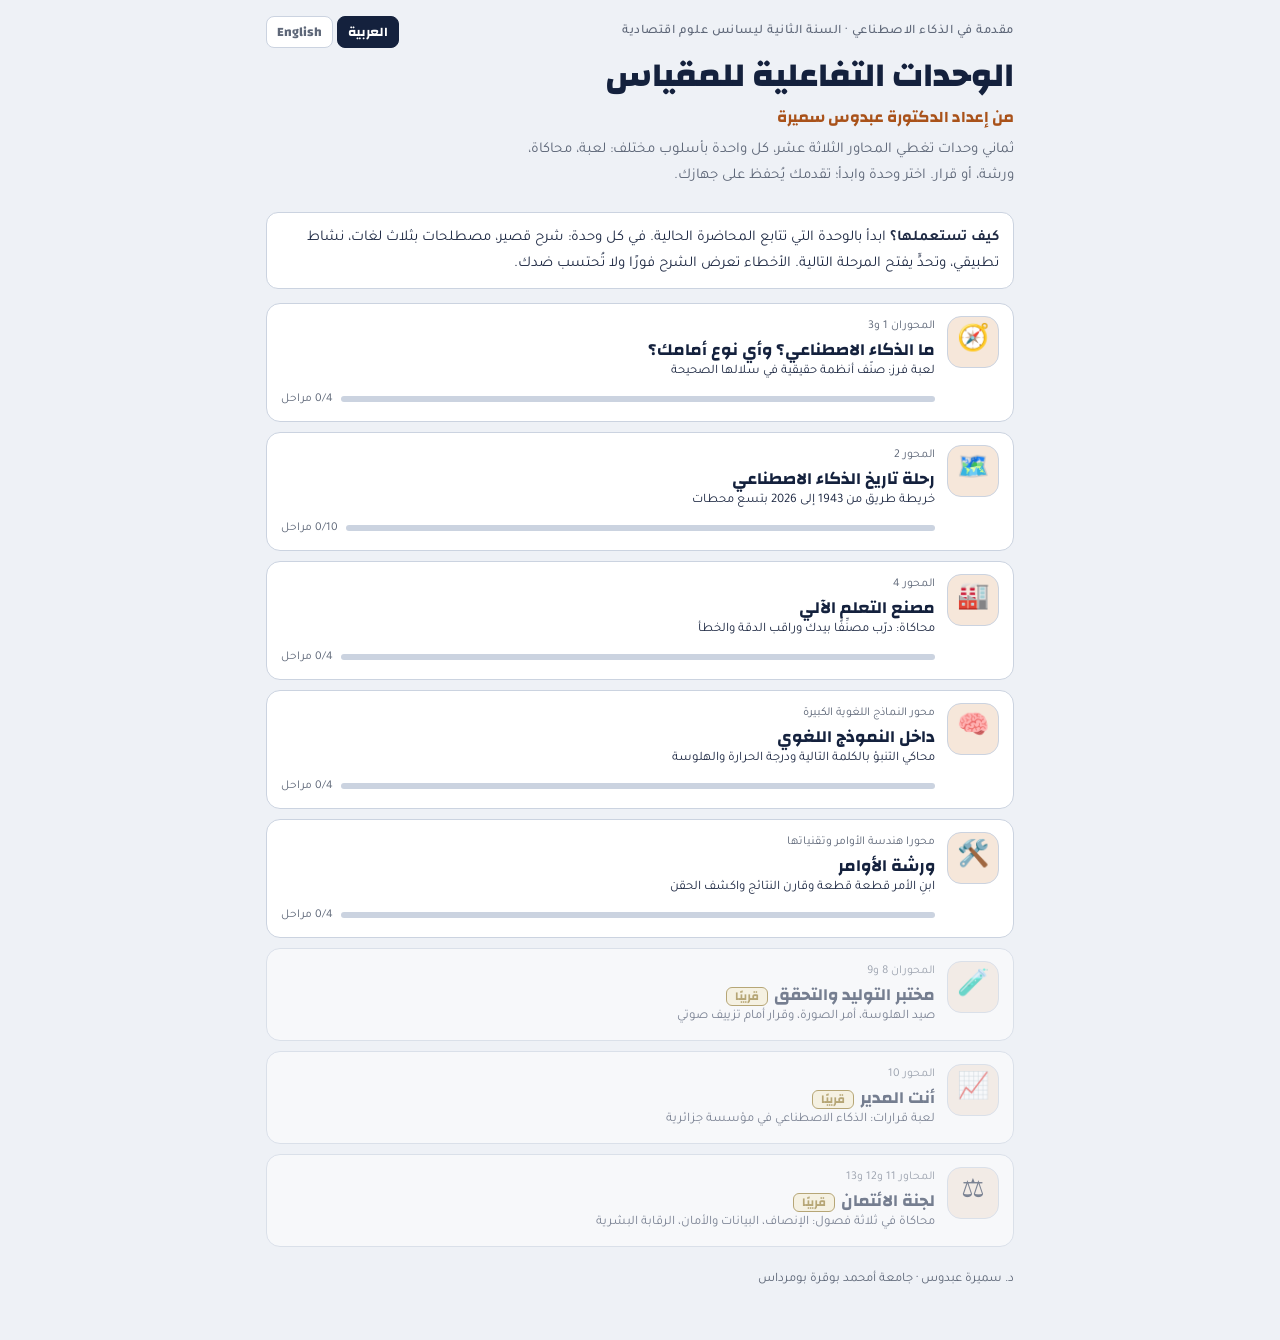
==== commit 66e7a040: "وحدة: ورشة الأوامر (هندسة الأوامر وتقنياتها) + تفعيل الوحدات الجاهزة في الفهرس Co-Authored-By: Claud" ====
--- a/index.html
+++ b/index.html
@@ -61,7 +61,7 @@
         committee:['The Credit Committee','Topics 11, 12 & 13','A three-act simulation: fairness, data and security, human oversight']}}
 };
 const MODS=[{slug:'types',ic:'🧭',n:4},{slug:'history',ic:'🗺️',n:10},{slug:'ml-factory',ic:'🏭',n:4},{slug:'llm',ic:'🧠',n:4},{slug:'prompts',ic:'🛠️',n:4},{slug:'generation',ic:'🧪',n:4},{slug:'manager',ic:'📈',n:4},{slug:'committee',ic:'⚖️',n:3}];
-const READY=new Set(['history']);
+const READY=new Set(['types','history','ml-factory','llm','prompts']);
 let lang='ar';
 try{const l=localStorage.getItem('course:lang');if(l==='en'||l==='ar')lang=l;}catch(e){}
 function prog(slug,n){try{const r=localStorage.getItem('course:'+slug);if(!r)return{d:0,s:0};const o=JSON.parse(r);return{d:Object.keys(o.done||{}).length,s:o.score||0};}catch(e){return{d:0,s:0};}}
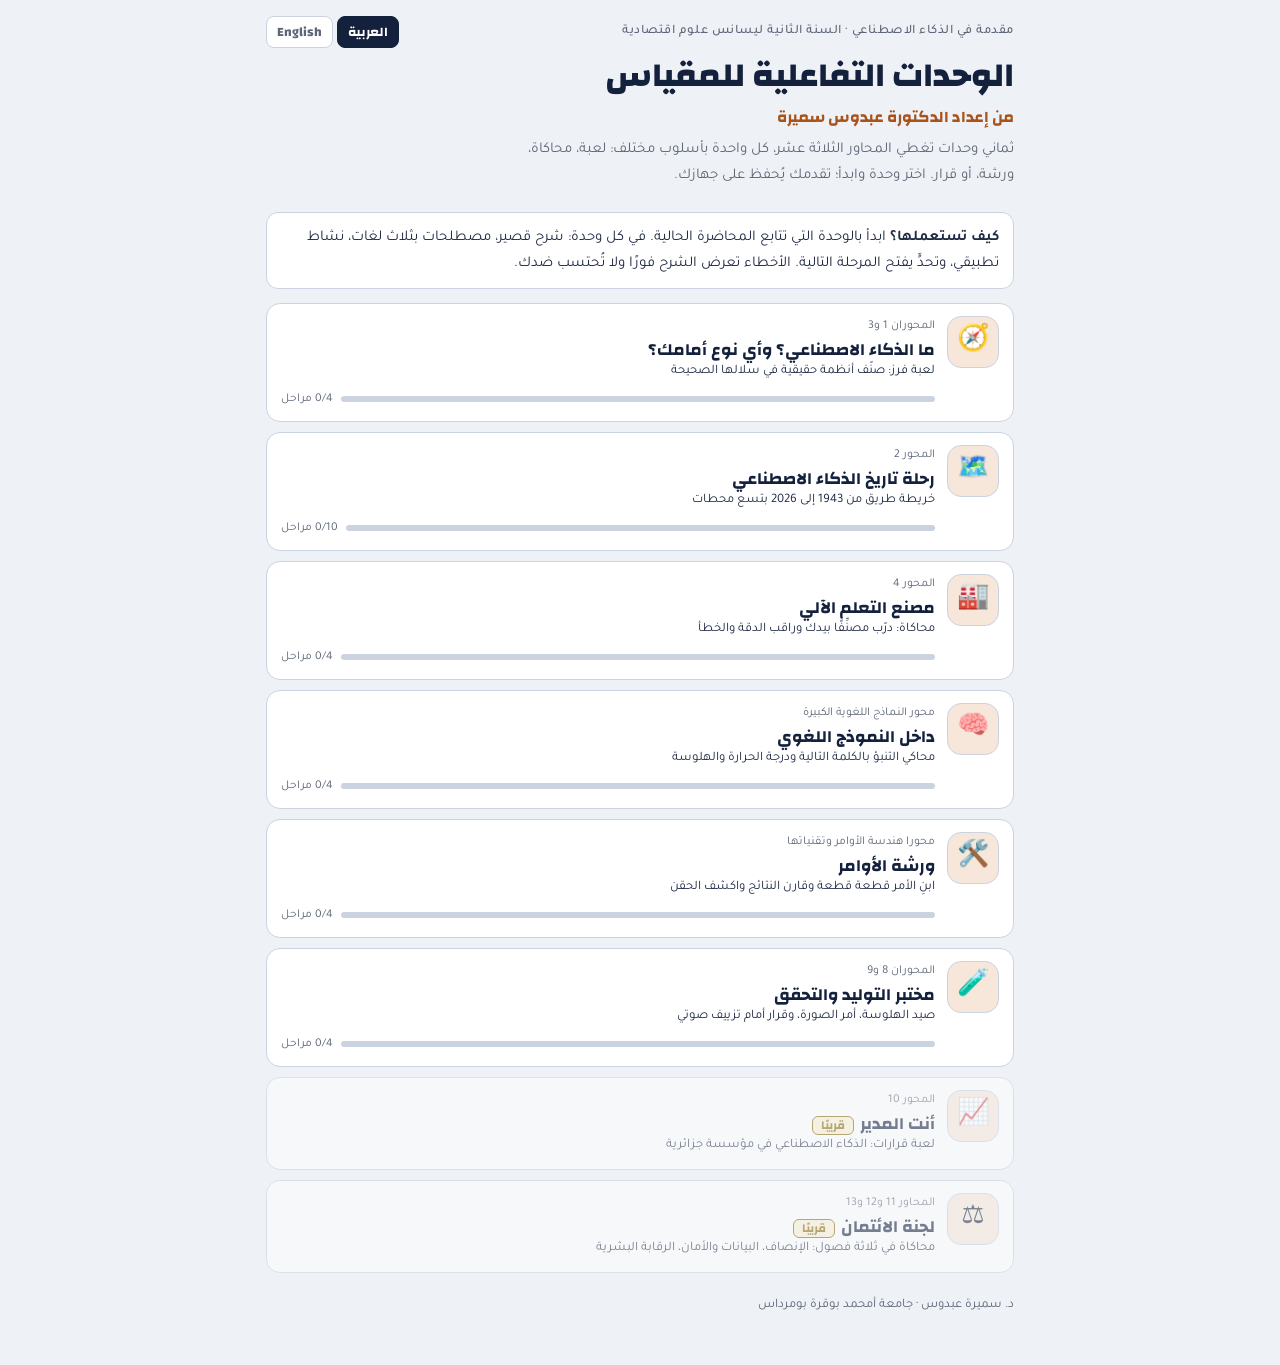
==== commit 777e3ef6: "وحدة: مختبر التوليد (النصوص والصور والصوت) Co-Authored-By: Claude Fable 5.1 <noreply@anthropic.com> " ====
--- a/index.html
+++ b/index.html
@@ -61,7 +61,7 @@
         committee:['The Credit Committee','Topics 11, 12 & 13','A three-act simulation: fairness, data and security, human oversight']}}
 };
 const MODS=[{slug:'types',ic:'🧭',n:4},{slug:'history',ic:'🗺️',n:10},{slug:'ml-factory',ic:'🏭',n:4},{slug:'llm',ic:'🧠',n:4},{slug:'prompts',ic:'🛠️',n:4},{slug:'generation',ic:'🧪',n:4},{slug:'manager',ic:'📈',n:4},{slug:'committee',ic:'⚖️',n:3}];
-const READY=new Set(['types','history','ml-factory','llm','prompts']);
+const READY=new Set(['types','history','ml-factory','llm','prompts','generation']);
 let lang='ar';
 try{const l=localStorage.getItem('course:lang');if(l==='en'||l==='ar')lang=l;}catch(e){}
 function prog(slug,n){try{const r=localStorage.getItem('course:'+slug);if(!r)return{d:0,s:0};const o=JSON.parse(r);return{d:Object.keys(o.done||{}).length,s:o.score||0};}catch(e){return{d:0,s:0};}}
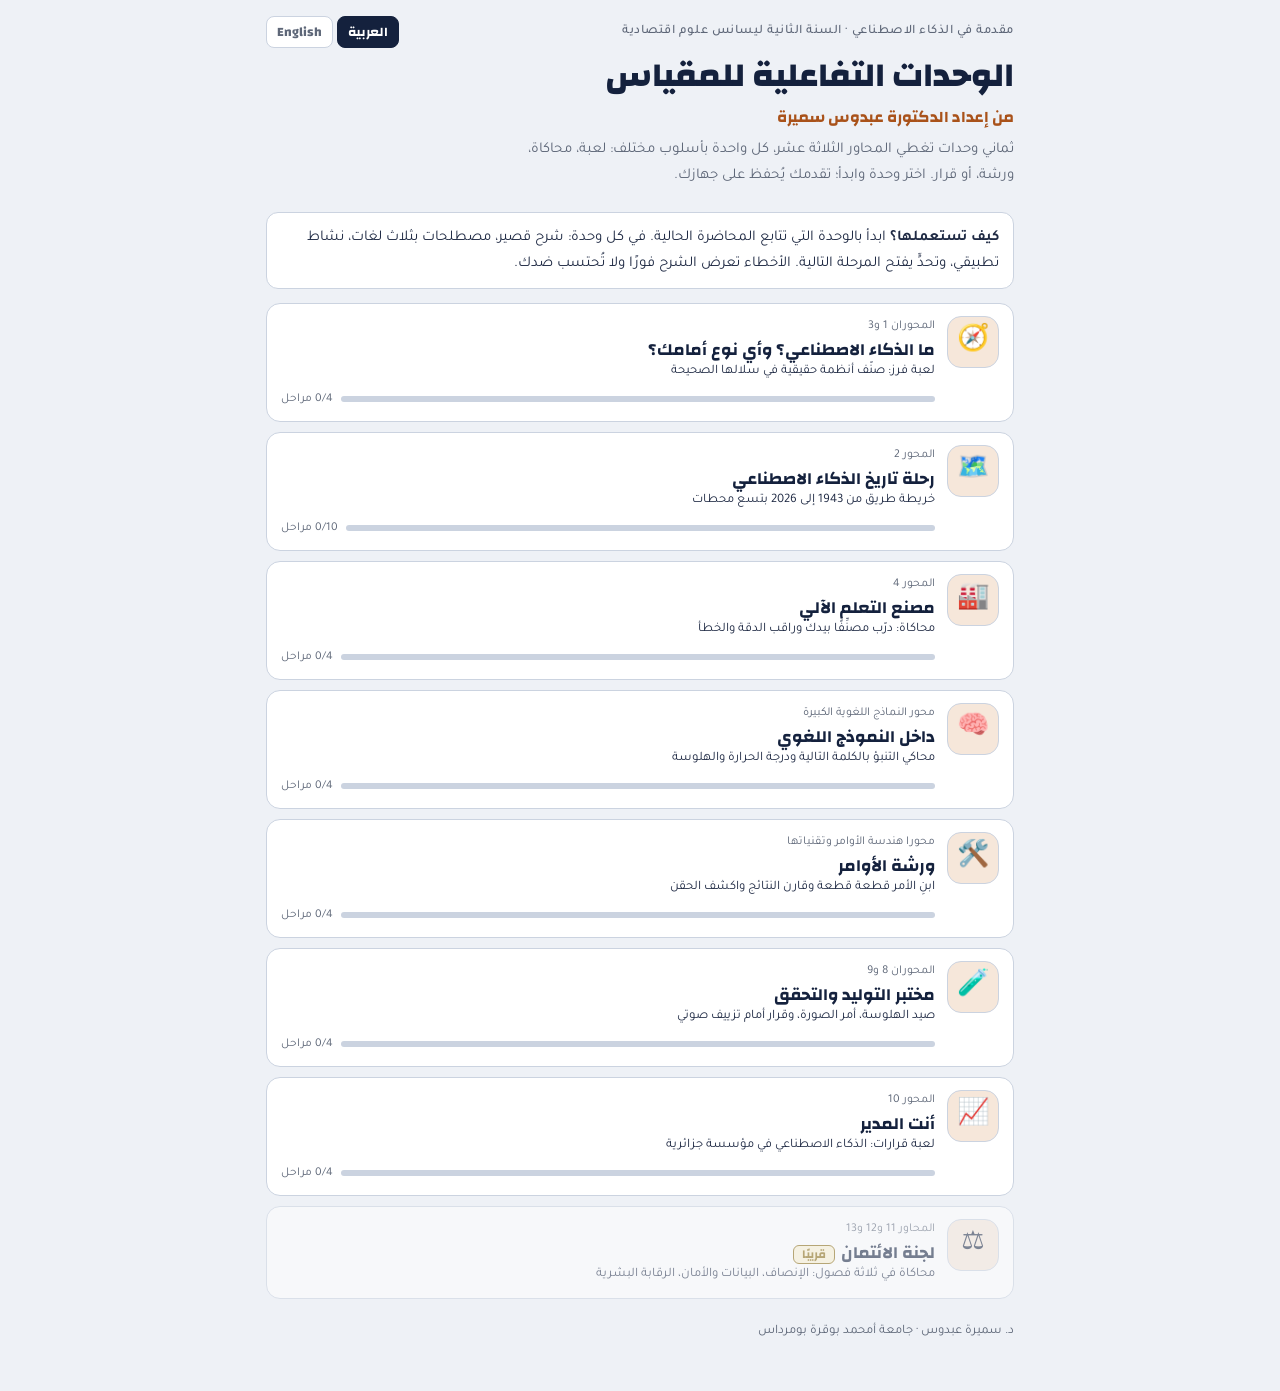
==== commit 7ccce960: "وحدة: المدير والذكاء الاصطناعي (لعبة قرارات اقتصادية) Co-Authored-By: Claude Fable 5.1 <noreply@anth" ====
--- a/index.html
+++ b/index.html
@@ -61,7 +61,7 @@
         committee:['The Credit Committee','Topics 11, 12 & 13','A three-act simulation: fairness, data and security, human oversight']}}
 };
 const MODS=[{slug:'types',ic:'🧭',n:4},{slug:'history',ic:'🗺️',n:10},{slug:'ml-factory',ic:'🏭',n:4},{slug:'llm',ic:'🧠',n:4},{slug:'prompts',ic:'🛠️',n:4},{slug:'generation',ic:'🧪',n:4},{slug:'manager',ic:'📈',n:4},{slug:'committee',ic:'⚖️',n:3}];
-const READY=new Set(['types','history','ml-factory','llm','prompts','generation']);
+const READY=new Set(['types','history','ml-factory','llm','prompts','generation','manager']);
 let lang='ar';
 try{const l=localStorage.getItem('course:lang');if(l==='en'||l==='ar')lang=l;}catch(e){}
 function prog(slug,n){try{const r=localStorage.getItem('course:'+slug);if(!r)return{d:0,s:0};const o=JSON.parse(r);return{d:Object.keys(o.done||{}).length,s:o.score||0};}catch(e){return{d:0,s:0};}}
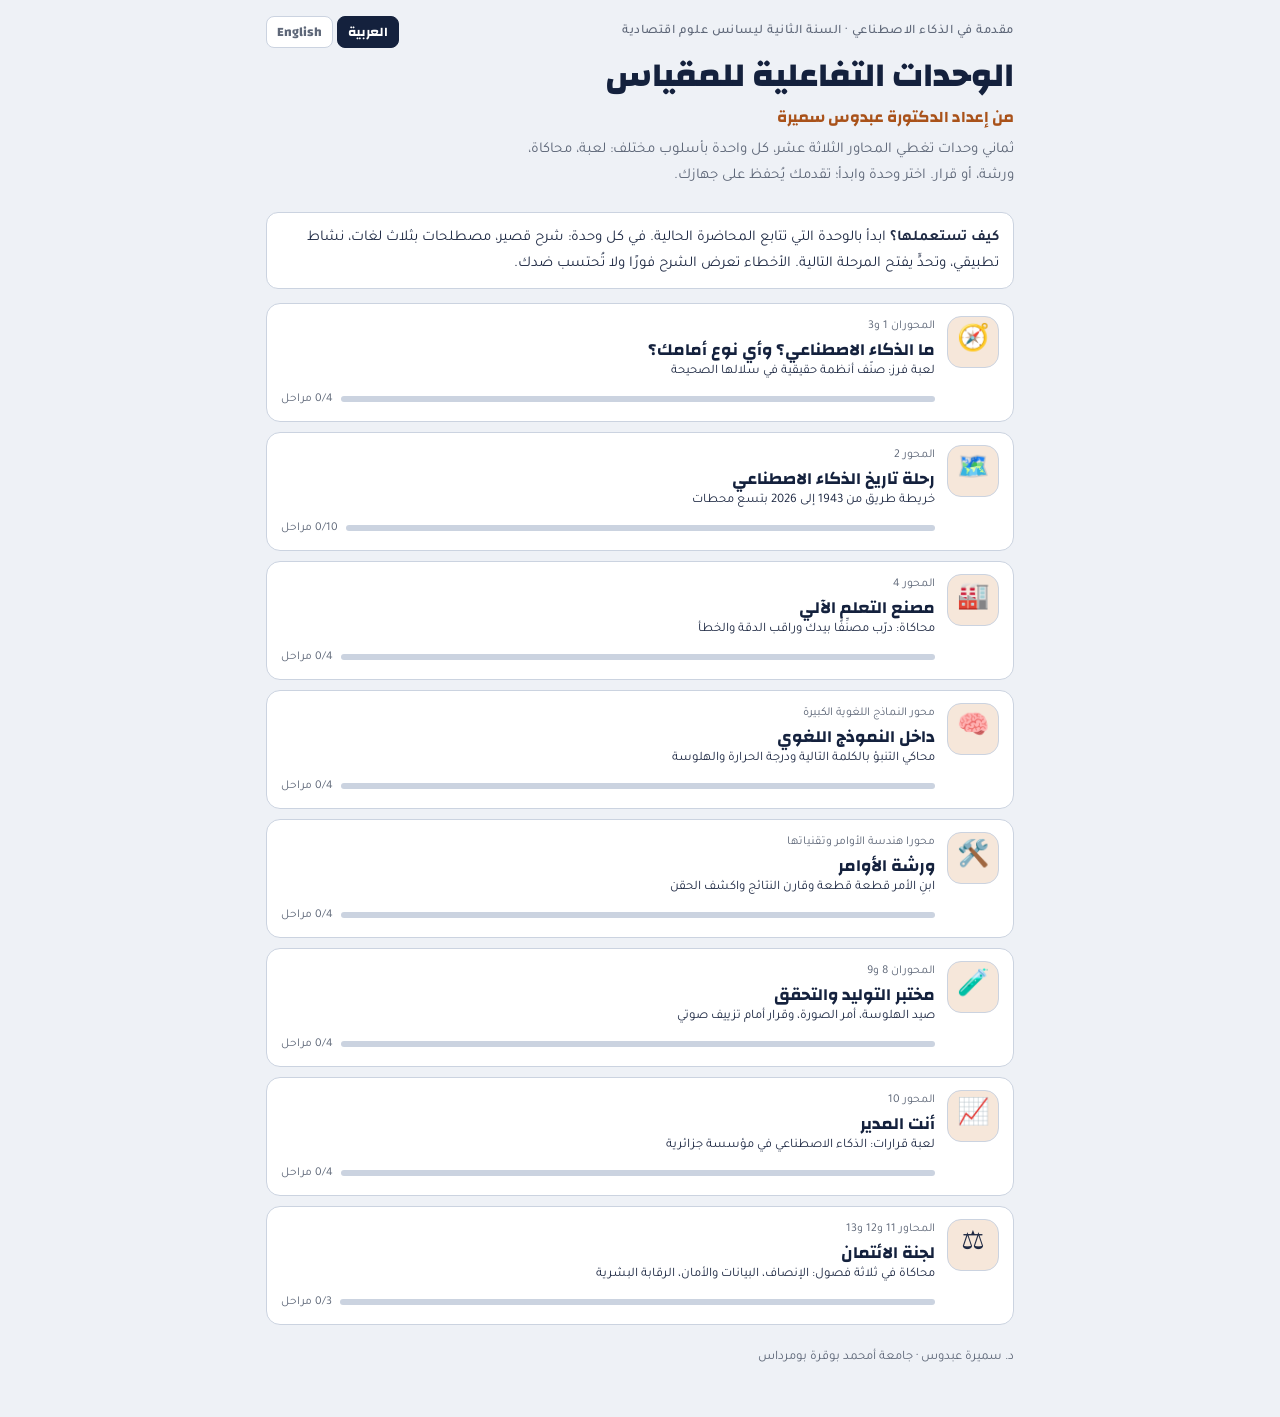
==== commit dc21131f: "وحدة: لجنة الأخلاقيات (ثلاثة فصول) + تفعيل كل الوحدات في الفهرس + تحديث README Co-Authored-By: Claud" ====
--- a/index.html
+++ b/index.html
@@ -61,7 +61,7 @@
         committee:['The Credit Committee','Topics 11, 12 & 13','A three-act simulation: fairness, data and security, human oversight']}}
 };
 const MODS=[{slug:'types',ic:'🧭',n:4},{slug:'history',ic:'🗺️',n:10},{slug:'ml-factory',ic:'🏭',n:4},{slug:'llm',ic:'🧠',n:4},{slug:'prompts',ic:'🛠️',n:4},{slug:'generation',ic:'🧪',n:4},{slug:'manager',ic:'📈',n:4},{slug:'committee',ic:'⚖️',n:3}];
-const READY=new Set(['types','history','ml-factory','llm','prompts','generation','manager']);
+const READY=new Set(['types','history','ml-factory','llm','prompts','generation','manager','committee']);
 let lang='ar';
 try{const l=localStorage.getItem('course:lang');if(l==='en'||l==='ar')lang=l;}catch(e){}
 function prog(slug,n){try{const r=localStorage.getItem('course:'+slug);if(!r)return{d:0,s:0};const o=JSON.parse(r);return{d:Object.keys(o.done||{}).length,s:o.score||0};}catch(e){return{d:0,s:0};}}
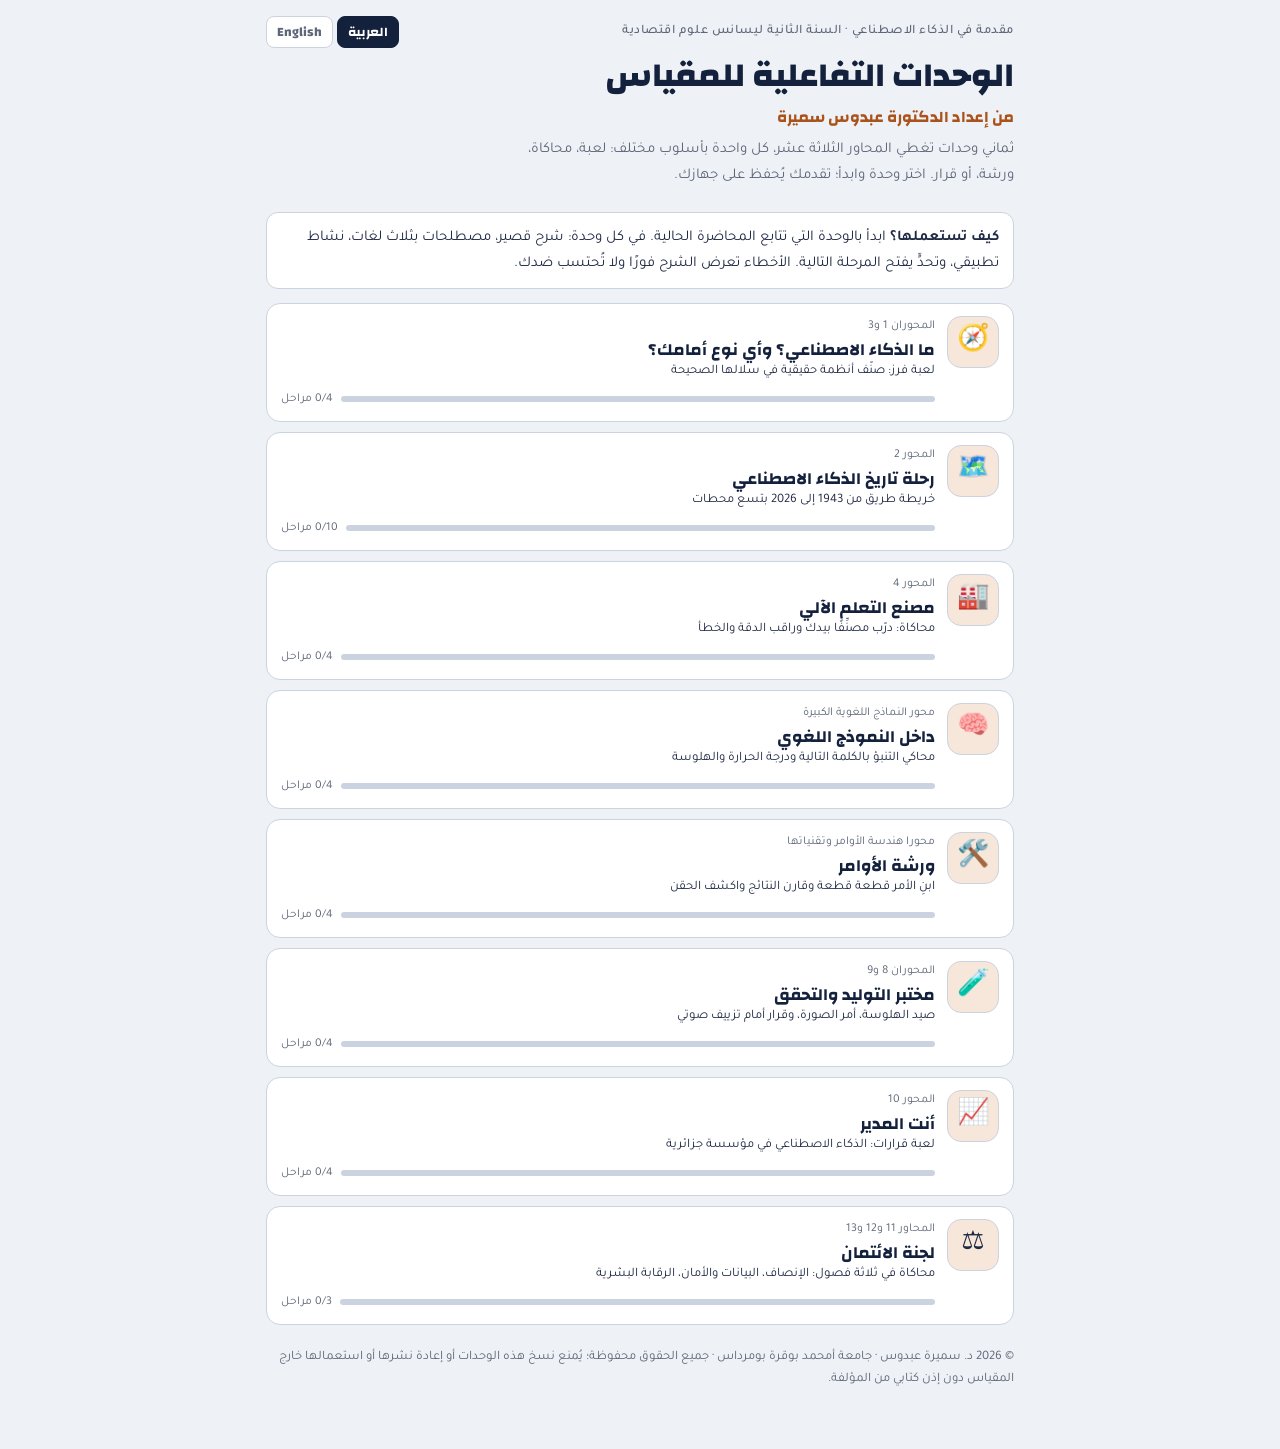
==== commit a40e88d3: "حماية الوحدات: إشعار الحقوق في كل صفحة، منع الفهرسة، والرخصة جميع الحقوق محفوظة Co-Authored-By: Clau" ====
--- a/index.html
+++ b/index.html
@@ -2,6 +2,7 @@
 <html lang="ar" dir="rtl">
 <head>
 <meta charset="utf-8">
+<meta name="robots" content="noindex, nofollow, noarchive">
 <meta name="viewport" content="width=device-width, initial-scale=1, viewport-fit=cover">
 <title>مقدمة في الذكاء الاصطناعي — الوحدات التفاعلية</title>
 <meta name="description" content="وحدات تعليمية تفاعلية ثنائية اللغة (عربي/إنجليزي) لمقياس مقدمة في الذكاء الاصطناعي — من إعداد د. سميرة عبدوس، جامعة أمحمد بوقرة بومرداس.">
@@ -38,7 +39,7 @@
  ar:{eyebrow:'مقدمة في الذكاء الاصطناعي · السنة الثانية ليسانس علوم اقتصادية',title:'الوحدات التفاعلية للمقياس',byline:'من إعداد الدكتورة عبدوس سميرة',
   sub:'ثماني وحدات تغطي المحاور الثلاثة عشر، كل واحدة بأسلوب مختلف: لعبة، محاكاة، ورشة، أو قرار. اختر وحدة وابدأ؛ تقدمك يُحفظ على جهازك.',
   intro:'<b>كيف تستعملها؟</b> ابدأ بالوحدة التي تتابع المحاضرة الحالية. في كل وحدة: شرح قصير، مصطلحات بثلاث لغات، نشاط تطبيقي، وتحدٍّ يفتح المرحلة التالية. الأخطاء تعرض الشرح فورًا ولا تُحتسب ضدك.',
-  foot:'د. سميرة عبدوس · جامعة أمحمد بوقرة بومرداس',soon:'قريبًا',stages:'مراحل',done:'مكتملة',pts:'نقطة',hello:n=>`مرحبًا ${n}`,
+  foot:'© 2026 د. سميرة عبدوس · جامعة أمحمد بوقرة بومرداس · جميع الحقوق محفوظة؛ يُمنع نسخ هذه الوحدات أو إعادة نشرها أو استعمالها خارج المقياس دون إذن كتابي من المؤلفة.',soon:'قريبًا',stages:'مراحل',done:'مكتملة',pts:'نقطة',hello:n=>`مرحبًا ${n}`,
   mods:{types:['ما الذكاء الاصطناعي؟ وأي نوع أمامك؟','المحوران 1 و3','لعبة فرز: صنّف أنظمة حقيقية في سلالها الصحيحة'],
         history:['رحلة تاريخ الذكاء الاصطناعي','المحور 2','خريطة طريق من 1943 إلى 2026 بتسع محطات'],
         'ml-factory':['مصنع التعلم الآلي','المحور 4','محاكاة: درّب مصنِّفًا بيدك وراقب الدقة والخطأ'],
@@ -50,7 +51,7 @@
  en:{eyebrow:'Introduction to Artificial Intelligence · 2nd-year Economics',title:'Interactive modules of the course',byline:'Prepared by Dr. Samira Abdous',
   sub:'Eight modules covering the thirteen topics, each in a different style: a game, a simulation, a workshop or a decision. Pick one and start; progress is saved on your device.',
   intro:'<b>How to use them:</b> start with the module that follows the current lecture. Each module has a short explanation, terms in three languages, a hands-on activity and a challenge that unlocks the next stage. Mistakes show the explanation at once and never count against you.',
-  foot:"Dr. Samira Abdous · University M'hamed Bougara of Boumerdes",soon:'Coming soon',stages:'stages',done:'done',pts:'pts',hello:n=>`Welcome ${n}`,
+  foot:"© 2026 Dr. Samira Abdous · University M'hamed Bougara of Boumerdes · All rights reserved; copying, republishing or using these modules outside the course without the author's written permission is prohibited.",soon:'Coming soon',stages:'stages',done:'done',pts:'pts',hello:n=>`Welcome ${n}`,
   mods:{types:['What is AI, and which kind is this?','Topics 1 & 3','Sorting game: put real systems in the right buckets'],
         history:['A Journey Through AI History','Topic 2','A road map from 1943 to 2026 in nine stations'],
         'ml-factory':['The Machine Learning Factory','Topic 4','Simulation: train a classifier by hand and watch accuracy and error'],
